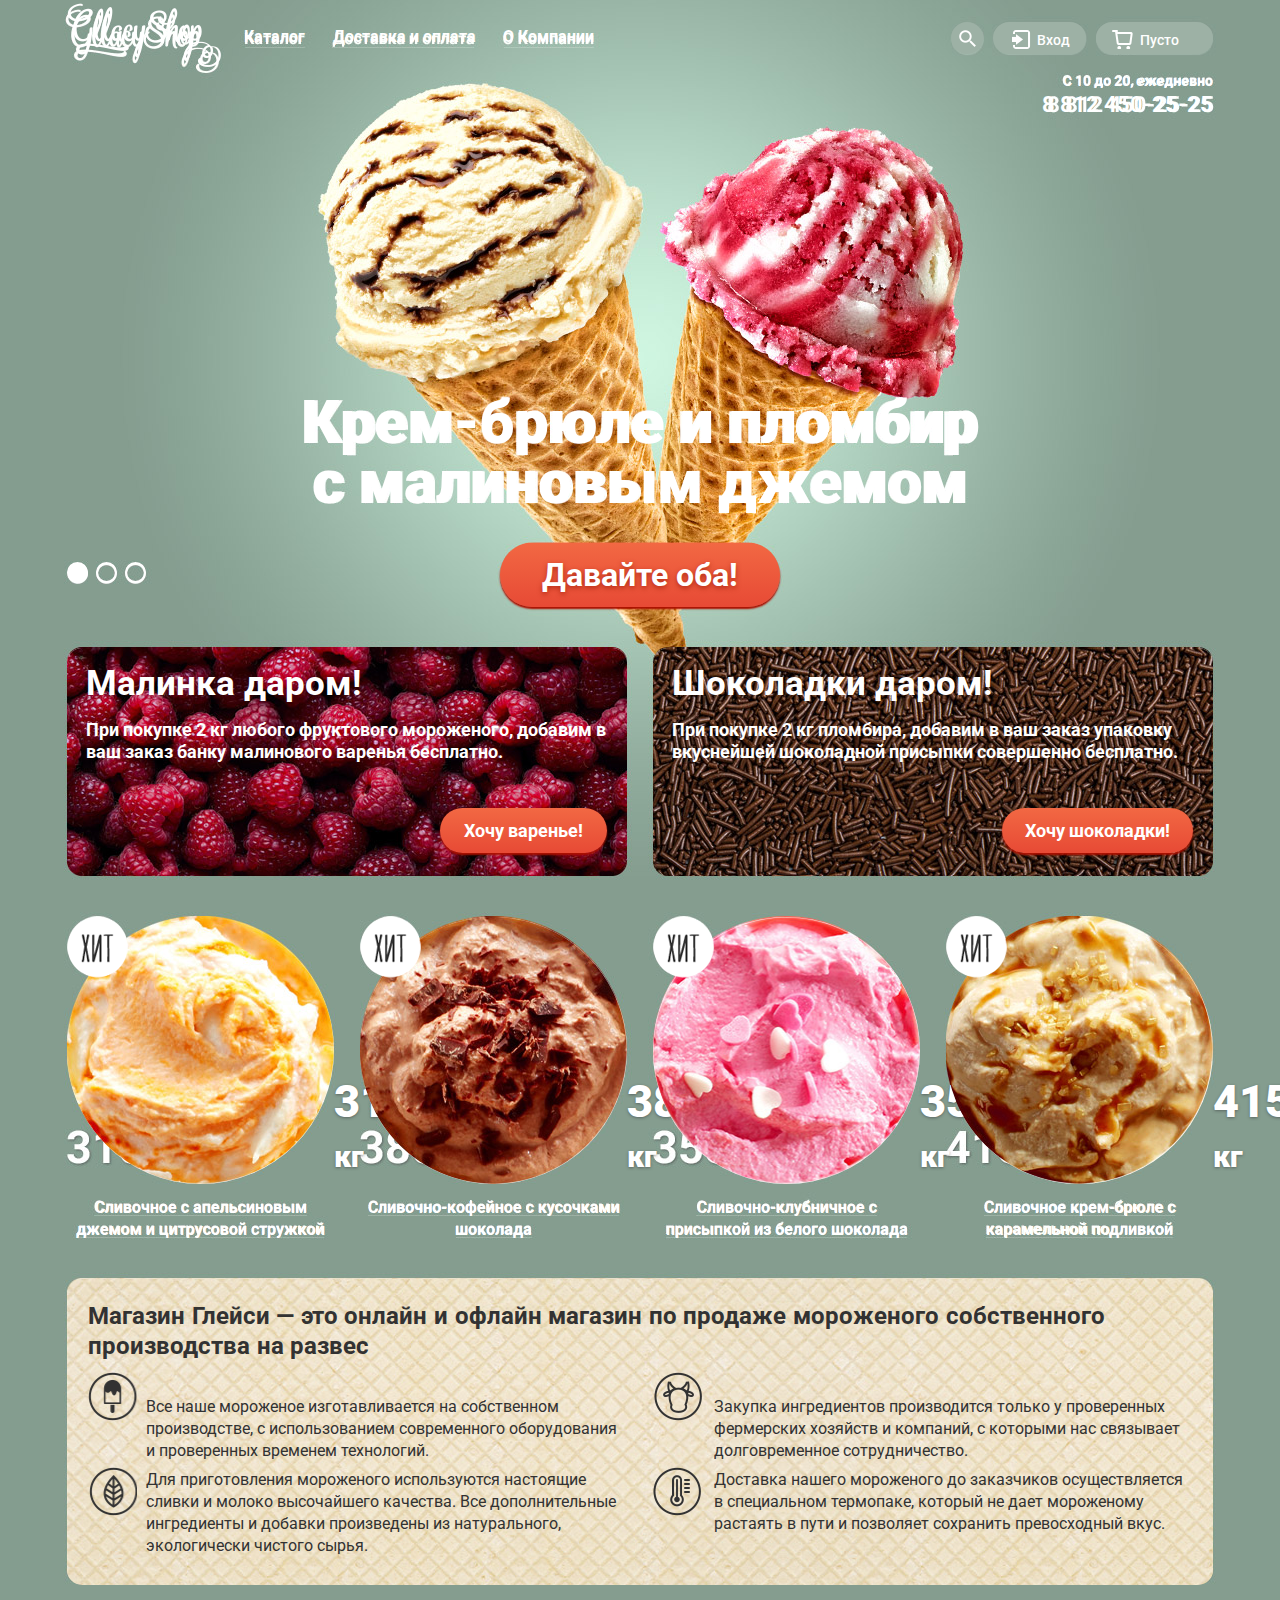
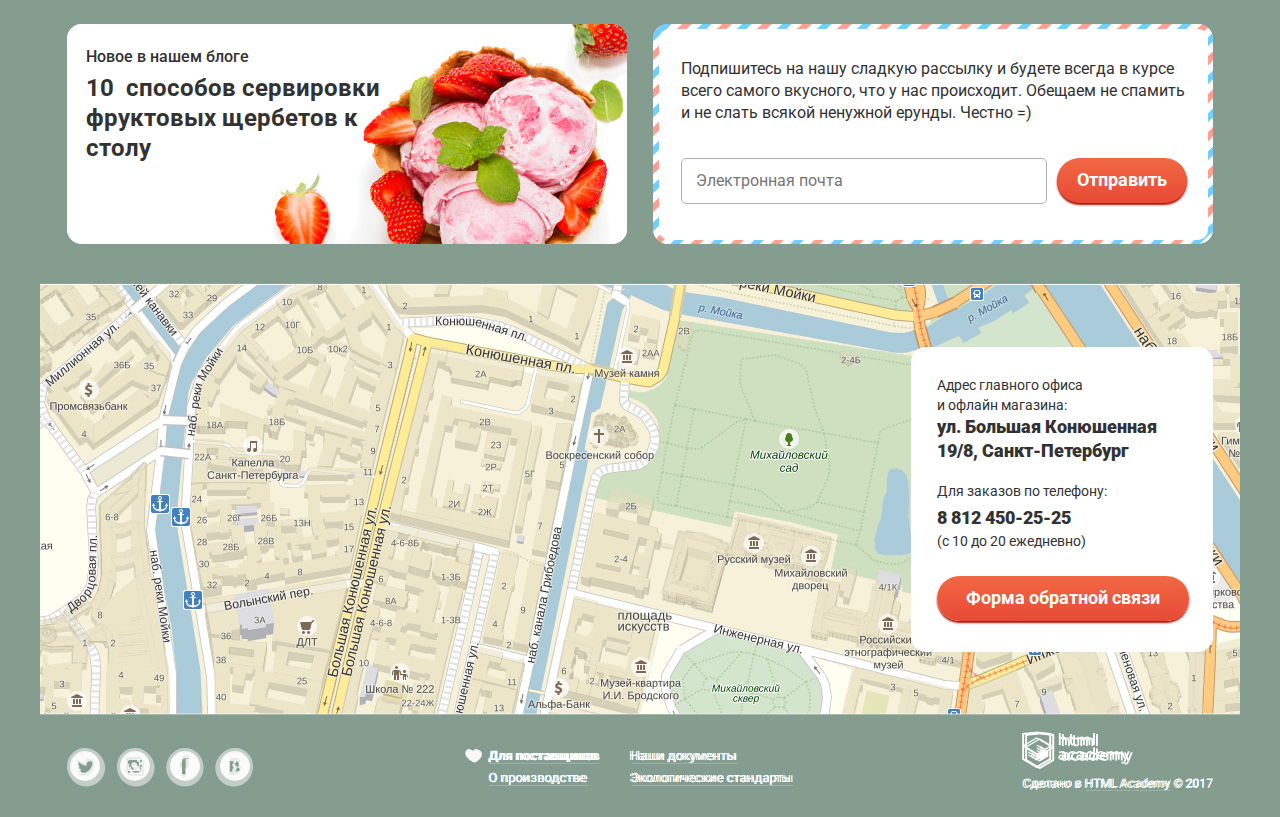
==== index.html @ 58b081c1 "Апдейт" ====
<!DOCTYPE html>
<html lang="ru">
  <head>
    <meta charset="utf-8">
    <title>HTML Academy: Глейси</title>
    <link rel="stylesheet" href="css/normalize.css">
    <link rel="stylesheet" href="css/style.css">
    <link href="https://fonts.googleapis.com/css?family=Roboto:400,500,700&amp;subset=cyrillic-ext" rel="stylesheet">
  </head>
  <body>
    <header class="page-header">
      <div class="header-layout container">
        <nav class="header-menu">
          <a>
            <img src="img/header-logo.png" width="154" height="64" alt="Gllacy Shop">
          </a>
          <ul class="header-menu-main">
            <li>
              <a href="#">Каталог</a>
              <ul class="header-menu-sub">
                <li>
                  <a href="#">Новинки</a>
                </li>
                <li>
                  <a href="catalog-cream.html">Сливочное</a>
                </li>
                <li>
                  <a href="#">Щербеты</a>
                </li>
                <li>
                  <a href="#">Фруктовый лед</a>
                </li>
                <li>
                  <a href="#">Мелорин</a>
                </li>
              </ul>
            </li>
            <li>
              <a href="#">Доставка и оплата</a>
            </li>
            <li>
              <a href="#">О Компании</a>
            </li>
          </ul>
        </nav>

        <div class="header-buttons">
          <button class="sprite header-btn header-btn-search"></button>
          <div class="header-search">
            <form method="get" action="echo">
              <div class="header-search-form">
                <label>
                  <input type="search" name="search" placeholder="Что ищем?">
                </label>
              </div>
            </form>
          </div>

          <a class="header-btn header-btn-user" href="#">Вход</a>
          <div class="header-login">
            <form method="get" action="echo">
              <div class="header-login-form">
                <label>
                  <input type="email" name="header-email" placeholder="Электронная почта" required>
                </label>
                <label>
                  <input type="password" name="header-password" placeholder="Пароль" required>
                </label>
                <button class="btn" type="submit" name="login">Войти</button>
                <a href="#">Забыли пароль?</a>
                <a href="#">Новая регистрация</a>
              </div>
            </form>
          </div>

          <a class="header-btn header-btn-basket" href="#">Пусто</a>
          <div class="header-basket">
            <table class="header-basket-table">
              <tr>
                <td>Удалить</td>
                <td>Апельсиновое</td>
                <td>Пломбир с апельсиновым джемом</td>
                <td>1,5 кг х 200 руб.</td>
                <td>300 руб.</td>
              </tr>
              <tr>
                <td>Удалить</td>
                <td>Клубничное</td>
                <td>Клубничный пломбир с присыпкой из белого шоколада</td>
                <td>1,5 кг х 300 руб.</td>
                <td>450 руб.</td>
              </tr>
            </table>
            <b>Итого: 750 руб.</b>
            <button class="btn" type="submit" name="checkout">Оформить заказ</button>
          </div>
        </div>
      </div>
    </header>

    <main>
      <div class="container">
        <div class="main-info">
          <span class="info-timetable">С 10 до 20, ежедневно</span>
          <span class="info-phone">8 812 450-25-25</span>
        </div>
      </div>
      <section class="slider">
        <div class="slider-layout container">
          <article class="slider-first">
            <b>Крем-брюле и пломбир с малиновым джемом</b>
            <a class="btn slider-btn" href="#">Давайте оба!</a>
          </article>

          <article class="slider-second">
            <b>Шоколадный пломбир и лимонный сорбет</b>
            <a class="btn slider-btn" href="#">Давайте оба!</a>
          </article>

          <article class="slider-third">
            <b>Пломбир с помадкой и клубничный щербет</b>
            <a class="btn slider-btn" href="#">Давайте оба!</a>
          </article>

          <div class="slider-list">
            <input id="slider-one" name="slider" value="slider-one" type="radio" checked>
            <label for="slider-one"></label>
            <input id="slider-two" name="slider" value="slider-two" type="radio">
            <label for="slider-two"></label>
            <input id="slider-three" name="slider" value="slider-three" type="radio">
            <label for="slider-three"></label>
          </div>
        </div>
      </section>

      <section class="banners">
        <div class="section-layout container">
          <article class="banners-left">
            <h3>Малинка даром!</h3>
            <p>При покупке 2 кг любого фруктового мороженого,
              добавим в ваш заказ банку малинового варенья бесплатно.</p>
            <a class="btn" href="#">Хочу варенье!</a>
          </article>
          <article class="banners-right">
            <h3>Шоколадки даром!</h3>
            <p>При покупке 2 кг пломбира, добавим в ваш заказ упаковку
              вкуснейшей шоколадной присыпки совершенно бесплатно.</p>
            <a class="btn" href="#">Хочу шоколадки!</a>
          </article>
        </div>
      </section>

      <section class="catalog">
        <div class="section-layout container">
          <article class="catalog-item catalog-item-hit">
            <img src="img/catalog-item-orange.jpg" width="267" height="267" alt="С апельсиновым джемом">
            <b class="catalog-item-price">310&#8381;<span>/кг</span></b>
            <span class="catalog-item-description">Сливочное с апельсиновым джемом
              и цитрусовой стружкой</span>
          </article>
          <article class="catalog-item catalog-item-hit">
            <img src="img/catalog-item-coffee.jpg" width="267" height="267" alt="Кофейное">
            <b class="catalog-item-price">380&#8381;<span>/кг</span></b>
            <span class="catalog-item-description">Сливочно-кофейное с кусочками
              шоколада</span>
          </article>
          <article class="catalog-item catalog-item-hit">
            <img src="img/catalog-item-strawberry.jpg" width="267" height="267" alt="Клубничное">
            <b class="catalog-item-price">355&#8381;<span>/кг</span></b>
            <span class="catalog-item-description">Сливочно-клубничное с присыпкой
              из белого шоколада</span>
          </article>
          <article class="catalog-item catalog-item-hit">
            <img src="img/catalog-item-caramel.jpg" width="267" height="267" alt="Крем-брюле">
            <b class="catalog-item-price">415&#8381;<span>/кг</span></b>
            <span class="catalog-item-description">Сливочное крем-брюле с карамельной
              подливкой</span>
          </article>
        </div>
      </section>

      <section class="about-us">
        <div class="container">
          <div class="about-us-layout">
              <p class="about-us-def"><b>Магазин Глейси — это онлайн и офлайн магазин по
                продаже мороженого собственного производства на развес</b></p>
              <ul class="about-us-list">
                <li>
                  <div class="about-us-image"></div>
                  <p>Все наше мороженое изготавливается на собственном производстве, с
                    использованием современного оборудования и проверенных временем
                    технологий.</p>
                </li>
                <li>
                  <div class="about-us-image"></div>
                  <p>Закупка ингредиентов  производится только у проверенных фермерских
                    хозяйств и компаний, с которыми нас связывает долговременное
                    сотрудничество.</p>
                </li>
                <li>
                  <div class="about-us-image"></div>
                  <p>Для приготовления мороженого используются настоящие сливки и молоко
                    высочайшего качества. Все дополнительные ингредиенты и добавки
                    произведены из натурального, экологически чистого сырья. </p>
                </li>
                <li>
                  <div class="about-us-image"></div>
                  <p>Доставка нашего мороженого до заказчиков осуществляется в
                    специальном термопаке, который не дает мороженому растаять в пути и
                    позволяет сохранить превосходный вкус.</p>
                </li>
              </ul>
            </div>
        </div>
      </section>

      <section class="misc">
        <div class="section-layout container">
          <article class="blog-news">
            <h4>Новое в нашем блоге</h4>
            <h3>10&nbsp; способов сервировки фруктовых щербетов к столу</h3>
          </article>

          <article class="subscribe">
            <div class="subscribe-bg">
              <p>Подпишитесь на нашу сладкую рассылку и будете всегда в курсе всего
                самого вкусного, что у нас происходит. Обещаем не спамить и не слать
                всякой ненужной ерунды. Честно =) <p>
              <form action="echo" method="post">
                <div class="subscribe-form">
                  <label>
                    <input type="email" name="subscribe-email" placeholder="Электронная почта" required>
                  </label>
                  <button class="btn" type="submit">
                    Отправить
                  </button>
                </div>
              </form>
            </div>
          </article>
        </div>
      </section>
    </main>

    <section class="map">
      <div class="map-image">
        <img src="img/map.jpg" width="1200" height="430" alt="Карта">
      </div>
      <article class="map-contacts">
        <span>Адрес главного офиса<br>
          и офлайн магазина:</span>
        <b>ул. Большая Конюшенная<br>
          19/8, Санкт-Петербург</b>
        <span>Для заказов по телефону:</span>
        <b>8 812 450-25-25</b>
        <span>(с 10 до 20 ежедневно)</span>
        <a class="btn" href="#">Форма обратной связи</a>
      </article>
    </section>

    <footer class="page-footer">
      <div class="footer-layout container">
        <div class="footer-social">
          <a class="sprite social-btn social-btn-tw" href="#">Twitter</a>
          <a class="sprite social-btn social-btn-in" href="#">Instagram</a>
          <a class="sprite social-btn social-btn-fb" href="#">Facebook</a>
          <a class="sprite social-btn social-btn-vk" href="#">ВКонтакте</a>
        </div>

        <ul class="footer-about-us">
          <li>
            <a href="#">Для поставщиков</a>
          </li>
          <li>
            <a href="#">Наши документы</a>
          </li>
          <li>
            <a href="#">О производстве</a>
          </li>
          <li>
            <a href="#">Экологические стандарты</a>
          </li>
        </ul>

        <div class="footer-copyright">
          <img src="img/htmlacademy.png" width="108" height="38" alt="HTML Academy">
          <span>Сделано в <a href="http://htmlacademy.ru">HTML Academy</a> © 2017</span>
        </div>
      </div>
    </footer>
<!-- Feedback form -->
    <section class="feedback">
      <h2>Мы обязательно вам ответим!</h2>
      <form class="feedback-form" method="post" action="echo">
        <input type="text" id="feedback-name" name="feedback-name" placeholder="Как вас зовут?" required>
        <input type="email" id="feedback-email" name="feedback-email" placeholder="Ваша почта для ответа?" required>
        <textarea id="feedback-text" name="feedback-text" rows="6" cols="40" placeholder="Напишите что-нибудь..." required></textarea>
        <button class="btn" type="submit" id="feedback-submit">Отправить</button>
      </form>
    </section>

    <script src="js/script.js"></script>
  </body>
</html>
---- css/style.css ----
html {
  box-sizing: border-box;
}

*,
*::before,
*::after {
  box-sizing: inherit;
}

body {
  padding: 0;
  margin: 0;
  min-width: 1200px;
  font-family: "Roboto", "Arial", sans-serif;
  font-size: 16px;
  font-weight: 700;
  line-height: 22px;

  background-color: #849d8f;
  background-image: url('../img/gllacy-index-1200.jpg');
  background-repeat: no-repeat;
  background-position: center top;
  color: white;
}

.catalog-body {
  background-color: #849d8f;
  background-image: url('../img/gllacy-catalog-1200.jpg');
}

.header-menu-sub,
.header-search,
.header-login,
.header-basket,
.feedback,
.slider-second,
.slider-third {
  display: none;
}

.sprite {
  background-image: url("../img/spritesheet.png");
  background-repeat: no-repeat;
}

.container {
  position: relative;
  width: 1200px;
  padding: 0 27px;
  margin: 0 auto;
}

.page-header {
}

.header-layout {
  display: flex;
  justify-content: space-between;
  min-height: 73px;
}

.header-menu {
  display: flex;
  min-width: 527px;
  min-height: 73px;
  justify-content: space-between;
}

.header-menu > a {
  align-self: flex-end;
  margin-right: auto;
  padding: 0;
}

.header-menu-main {
  display: flex;
  justify-content: space-between;
  align-items: center;
  margin: 0;
  margin-left: auto;
  padding: 0;
  width: 350px;
  list-style: none;
  vertical-align: middle;
}


.header-menu-main li > a {
  min-width: 87px;
  min-height: 32px;
  color: white;
  text-decoration: none;
}

.header-menu ul,
.paginator,
.bread-crumbs {
  margin: 0;
  padding: 0;
  list-style: none;
  vertical-align: middle;
}

.paginator {
  float: right;
  margin-top: 42px;
  margin-bottom: 30px;
  min-width: 190px;
  height: 26px;
}


.header-buttons {
  display: flex;
  justify-content: space-between;
  align-items: center;
  min-width: 262px;
  padding-top: 3px;
}

.header-btn {
  position: relative;
  border: none;
  height: 32px;
  min-width: 32px;
  padding-top: 10px;

  color: white;
  font-size: 14px;
  font-weight: 500;
  line-height: 16px;
  text-align: center;
  text-decoration: none;
  background-color: #9db1a5;
  border-radius: 16px;
}

.header-btn-search {
  background-position: -304px 3px;
}

.header-btn-user {
  padding-left: 28px;
  width: 93px;
}

.header-btn-user::before {
  position: absolute;
  top: 8px;
  left: 19px;
  display: block;
  content: "";
  width: 21px;
  height: 19px;
  background-image: url("../img/spritesheet.png");
  background-repeat: no-repeat;
  background-position: -252px -5px;
}

.header-btn-basket {
  padding-left: 10px;
  width: 117px;
}

.header-btn-basket::before {
  position: absolute;
  top: 8px;
  left: 16px;
  display: block;
  content: "";
  width: 21px;
  height: 19px;
  background-image: url("../img/spritesheet.png");
  background-repeat: no-repeat;
  background-position: -188px -5px;
}

.header-btn-user:hover .header-login {
  display: block;
}

.btn {
  display: block;
  height: 45px;
  padding-left: 20px;
  padding-right: 20px;
  background-image: linear-gradient(rgb(242,104,67), rgb(231,74,53));
  font-family: inherit;
  font-size: 18px;
  font-weight: 700;
  line-height: 24px;
  text-align: center;
  text-decoration: none;
  color: white;
  border: none;
  border-radius: 24px;
  box-shadow: 0px 2px 2px 0px #ac1000;
}

.main-info {
  position: absolute;
  top: 0px;
  right: 27px;
  width: 180px;
}
.main-info span {
  display: block;
  text-align: right;
  margin-bottom: 5px;
}

.info-timetable {
  font-size: 14px;
  line-height: 16px;
}

.info-phone {
  font-size: 22px;
  line-height: 22px;
}

.section-layout {
  display: flex;
  flex-wrap: wrap;
  justify-content: space-between;
  align-content: space-between;
}

.slider {
  height: 535px;
}


.slider b {
  position: relative;
  display: block;
  margin-left: auto;
  margin-right: auto;
  padding-top: 320px;
  padding-bottom: 30px;
  width: 700px;
  font-size: 60px;
  line-height: 60px;
  text-align: center;
}

/*.slider article {
  position: absolute;
  margin: auto;
  z-index: -1;
  top: -73px;
  width: 1045px;
  height: 881px;
  outline: 1px solid black;
}

.slider article:first-child {
  background-image: url('../img/slider-one.png');
}

*/
.slider-list {
  position: absolute;
  display: flex;
  justify-content: space-between;
  left: 27px;
  bottom: 24px;
  width: 79px;

}

.slider-list input {
  display: none;
}

.slider-list label::before {
  display: block;
  height: 21px;
  width: 21px;
  content: "";
  border-radius: 50%;
  border: 2px solid white;
}

.slider-list input:checked + label::before {
  background-color: white;
}

.slider-btn {
  margin-left: auto;
  margin-right: auto;
  width: 280px;
  height: 64px;
  font-size: 32px;
  line-height: 64px;
  border-radius: 32px;
  text-shadow: 0px 2px 5px rgba(160, 32, 11, 0.76);
}


.banners {
  position: relative;
  margin-top: 40px;
}


[class^="banners-"] {
  position: relative;
  padding: 16px 19px;
  min-height: 227px;
  width: 560px;
  border-radius: 15px;
}


.banners-left {
  color: #ffffff;
  background-color: #9b0c2a;
  background-image: url('../img/banner-raspberry.jpg');
}

.banners-right {
  color: #ffffff;
  background-color: #4c2f22;
  background-image: url('../img/banner-chocolate.jpg');

}

.banners h3 {
  margin: 0;
  padding: 0;
  padding-top: 9px;
  font-size: 35px;

}

.banners p {
  padding-top: 6px;
  font-size: 18px;
  line-height: 22px;
}

.banners .btn {
  position: absolute;
  right: 20px;
  bottom: 22px;
  width: 167px;
  line-height: 45px;
}

.banners-right .btn {
  width: 191px;
}

.catalog {
  font-size: 0;
  margin-top: 42px;
}

.catalog-item {
  position: relative;
  min-height: 322px;
  margin-bottom: 38px;
  width: 267px;
  font-size: 16px;
  vertical-align: top;
}

.catalog-item-hit::before {
  position: absolute;
  z-index: 2;
  display: block;
  height: 61px;
  width: 61px;
  content: "";
  background-image: url("../img/hit.png");
}

.catalog-item-price {
  position: absolute;
  bottom: 62px;
  color: white;
  font-size: 45px;
  line-height: 45px;
  text-shadow: 0px 1px 3px rgba(49, 50, 53, 0.5);
}

.catalog-item-price span {
  font-size: 30px;
  line-height: 45px;
}

.catalog-item img {
  border-radius: 50%;
}

.catalog-item-description {
  display: block;
  margin: 0;
  padding: 0;
  padding-top: 7px;
  text-align: center;
}

.about-us {
  min-height: 306px;
  color: #323232;
  font-weight: 400;
  margin-top: -23px;
}

.about-us-layout {
  min-height: 306px;
  background-image: url("../img/description-bg.jpg");
  border-radius: 15px;
}

.about-us-def {
  margin: 0;
/*  outline: 1px solid black; */
  padding: 0;
  padding-top: 22px;
  font-size: 24px;
  font-weight: 500;
  word-spacing: 0.6px;
  line-height: 30px;
  margin-left: 21px;
  margin-top: 23px;
}

.about-us-list {
  display: flex;
  flex-wrap: wrap;
  justify-content: space-between;
  align-items: stretch;
  align-content: flex-start;
  margin-bottom: 0;
  margin-top: 11px;
  margin-left: 21px;
  margin-right: 20px;
  min-height: 190px;
  padding: 0;
  list-style: none;
}

.about-us-list li {
  display: flex;
  justify-content: space-between;
  width: 540px;
  min-height: 90px;
  margin: 0;
  margin-bottom: 5px;
  padding: 0;
/*  outline: 1px solid red; */
}

.about-us-list li:first-child div {
  background-position: -63px -5px;
}

.about-us-list li:nth-child(3) div {
  background-position: -179px -5px;
}

.about-us-list li:nth-child(2) div {
  background-position: -121px -5px;
}

.about-us-list li:last-child div {
  background-position: -5px -5px;
}

.about-us-list li:nth-child(2n) p {
  width: 470px;
}

.about-us-list li:last-child p {
  padding-bottom: 22px;
}

.about-us-list p {
  align-self: flex-end;
  margin: 0;
  margin-right: 9px;
  padding: 0;
  width: 476px;
/*  outline: 1px solid blue; */
}

.about-us-image {
  align-self: flex-start;
  width: 49px;
  height: 49px;
  margin-right: 9px;
  background-image: url("../img/spritesheet-2.png");
/*  outline: 1px solid green; */
}


.misc {
  margin-top: 39px;
}


.misc article {
  position: relative;
  min-height: 220px;
  width: 560px;
  color: #323232;
  border-radius: 15px;
}

.blog-news {
  padding: 22px 19px;
  background-color: white;
  background-image: url("../img/blog-news.jpg");
}

.blog-news h4 {
  font-size: 16px;
  font-weight: 500;
  line-height: 22px;
  padding: 0;
  margin: 0;
}

.blog-news h3 {
  padding: 0;
  margin: 0;
  margin-top: 5px;
  width: 300px;
  font-size: 24px;
  line-height: 30px;
}

.subscribe {
  display: flex;
  justify-content: center;
  align-items: center;
  background-color: white;
  background-image: url("../img/post-bg.png");
}

.subscribe-bg {
  margin: auto;
  padding-left: 22px;
  padding-top: 24px;
  padding-right: 21px;
  width: 549px;
  min-height: 211px;
  border-radius: 10px;
  background-color: white;
}

.subscribe p {
  padding: 0;
  margin: 0;
  margin-top: 5px;
  font-size: 16px;
  font-weight: 400;
  line-height: 22px;
}

.subscribe-form {
  display: flex;
  margin-top: 34px;
  justify-content: space-between;
}

.subscribe-form input {
  width: 366px;
  height: 46px;
  padding: 0 14px;
  border: 1px solid rgb(178, 178, 178);
  border-radius: 5px;
  font-size: 16px;
  font-family: inherit;
  line-height: 24px;
}

.map {
  position: relative;
  margin-left: auto;
  margin-right: auto;
  margin-top: 40px;
  margin-bottom: 0;
  width: 1200px;
}

.map-image,
.map-image img {
  margin: 0;
  padding: 0;
  width: 1200px;
  height: 430px;
}

.map-contacts {
  position: absolute;
  right: 27px;
  top: 63px;
  z-index: 1;

  width: 302px;
  min-height: 305px;
  padding-left: 26px;
  padding-top: 28px;

  color: #323232;
  border-radius: 15px;
  background-color: white;
}

.map-contacts span {
  display: block;
  font-size: 14px;
  font-weight: 400;
  line-height: 20px;
}

.map-contacts b {
  display: block;
  font-size: 18px;
  line-height: 24px;
}

.map-contacts span:nth-of-type(2) {
  margin-top: 18px;
}
.map-contacts span:nth-of-type(3) {
  margin-top: 1px;
}

.map-contacts b:nth-of-type(2) {
  margin-top: 5px;
}

.map-contacts a {
  width: 252px;
  margin-top: 25px;
  line-height: 44px;
}

.page-footer .container {
  border-top: 1px solid rgba(255, 255, 255, 0.3);
}

.footer-layout {
  display: flex;
  justify-content: space-between;
  align-items: center;
  height: 103px;
}

.footer-social {
  display: flex;
  justify-content: space-between;
  width: 186px;

}

.social-btn {
  width: 36px;
  height: 36px;
  border-radius: 18px;
  border: 3px solid #c2cec7;
  text-indent: -400px;
}

.social-btn-vk {
  background-position: -600px -7px;
}

.social-btn-fb {
  background-position: -147px -7px;
}

.social-btn-tw {
  background-position: -558px -7px;
}

.social-btn-in {
  background-position: -393px -7px;
}

.footer-about-us {
  position: relative;
  display: flex;
  justify-content: flex-start;
  flex-wrap: wrap;
  align-items: baseline;
  align-content: space-between;
  margin: 0;
  margin-left: 5px;
  padding: 0;
  width: 310px;
  list-style: none;
}

.footer-about-us li {
  margin-left: 3px;
  min-width: 138px;
}

.footer-about-us a {
  color: white;
  font-size: 13px;
  font-weight: 400;
  line-height: 18px;
  text-align: left;
  text-decoration: none;
}

.footer-about-us li:first-child a {
  font-weight: 700;
}

.footer-about-us li:first-child a::before {
  position: absolute;
  top: 5px;
  left: -20px;
  display: block;
  content: "";
  width: 15px;
  height: 13px;
  background-image: url("../img/heart.png");
}

.footer-copyright {
  margin-left: 1px;
  min-width: 189px;
  height: 71px;
}

.footer-copyright span {
  display: block;
  font-size: 12px;
  font-weight: 400;
  line-height: 18px;
}

.footer-copyright a {
  color: white;
  text-decoration: none;
}

.breadcrumbs {
  display: flex;
  justify-content: space-between;
  margin: 0;
  padding: 0;
  padding-top: 21px;
  width: 220px;
  list-style: none;
}

.breadcrumbs a {
  color: white;
  font-size: 14px;
  font-weight: 400;
  line-height: 16px;
  text-decoration: none;
}

.breadcrumbs li::after {
  display: inline;
  padding-left: 3px;
  content: "»";
  font-weight: 400;
}

.breadcrumbs li:last-child::after {
  display: none;
}

.main-heading {
  margin: 0;
  margin-top: 3px;
  padding: 0;
  font-size: 35px;
  line-height: 41px;
}

.settings .container {
  outline: 1px solid black;
}

.settings-form {
  display: flex;
  flex-wrap: wrap;
  justify-content: flex-start;
  align-content: space-between;
  min-height: 154px;
}

.settings-form label {
  font-size: 16px;
  font-weight: 500;
  line-height: 18px;
}

.settings-form > div {
  height: 37px;
  border-radius: 19px;
  background-color: rgba(255, 255, 255, 0.2);
}

.settings input[type="radio"] + span {

}

.paginator {
  margin: 0;
  margin-bottom: 30px;
  margin-top: 46px;
  padding: 0;
  width: 190px;
  display: flex;
  justify-content: space-between;

}

.paginator a {
  display: block;
  width: 27px;
  height: 26px;
  color: white;
  font-size: 16px;
  font-weight: 400;
  text-align: center;
  text-decoration: none;
}


.paginator li:first-child a {
  opacity: 0.2;
  width: 22px;
  background-position: -640px -8px;
}

.paginator li:last-child a {
  transform: rotate(180deg);
  width: 22px;
  background-position: -640px -8px;
}

.paginator .paginator-active {
  background-color: white;
  color: #000000;
  border-radius: 50%;
}
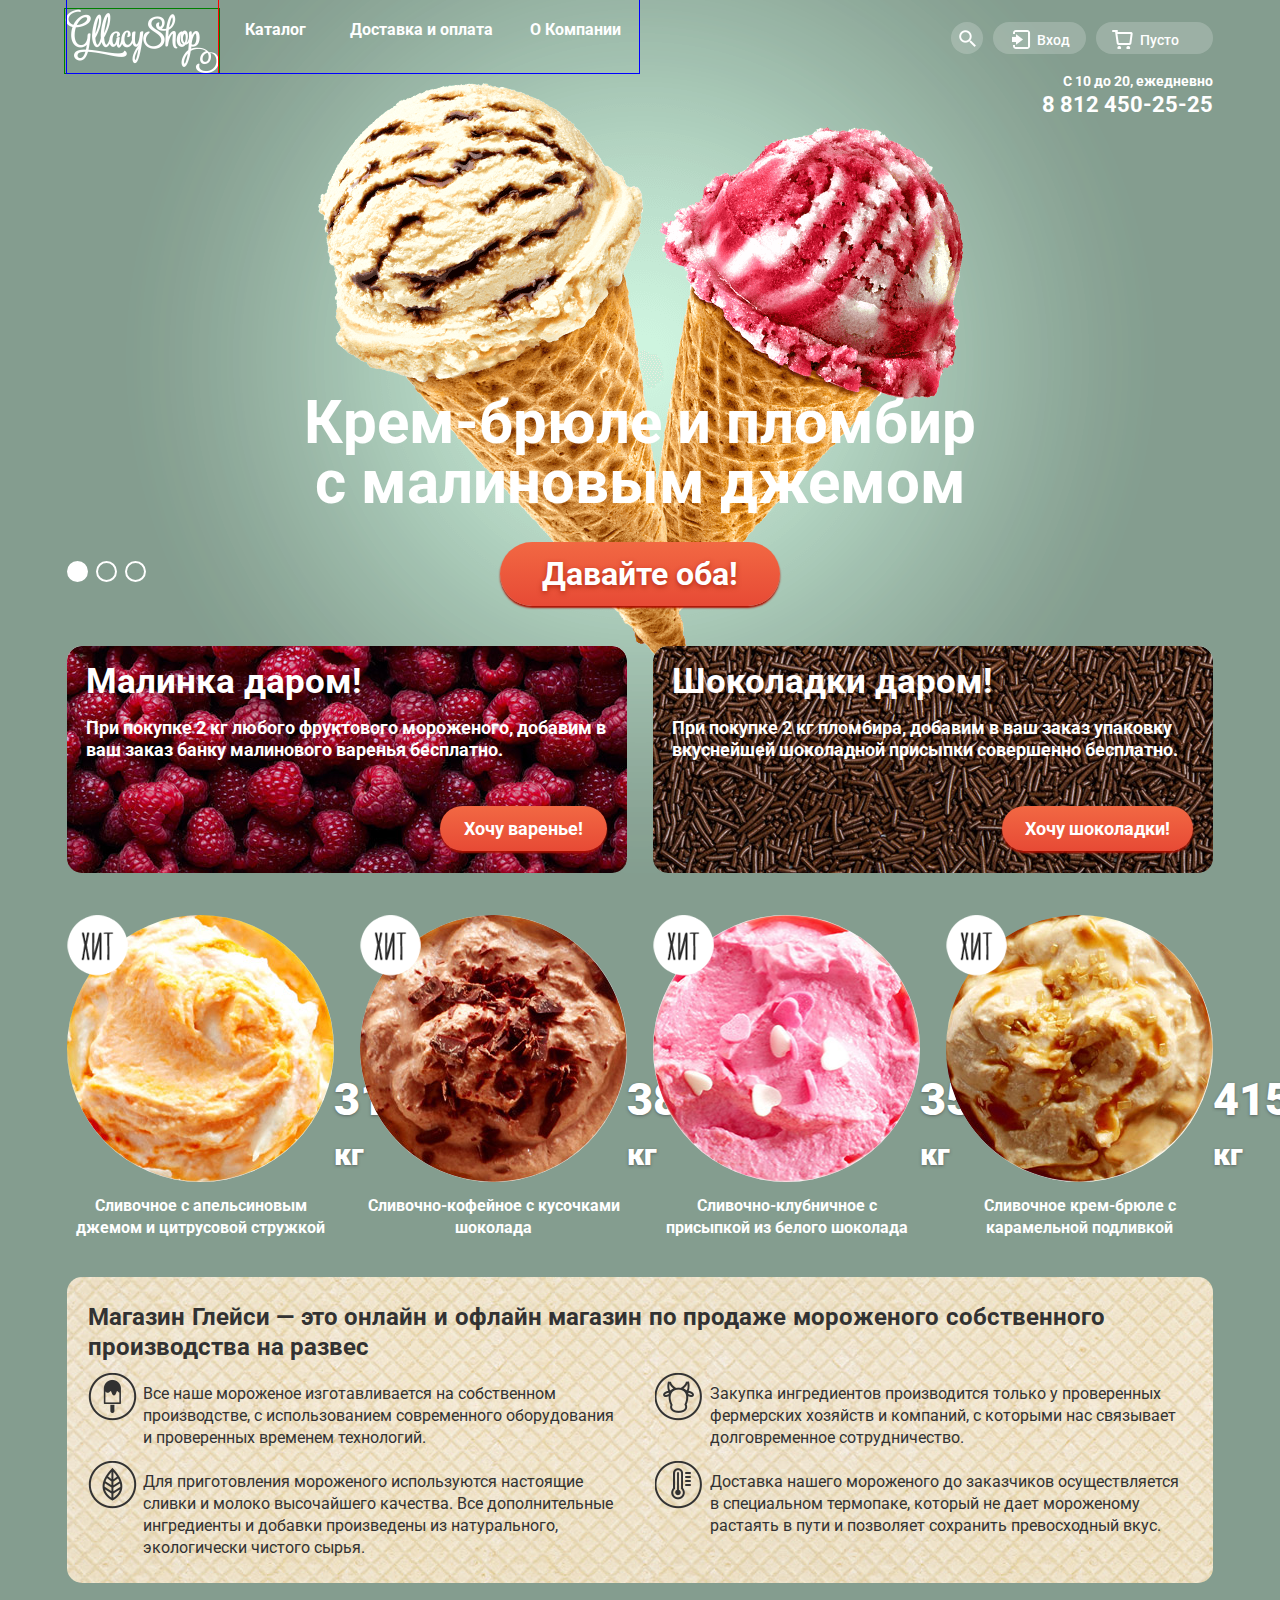
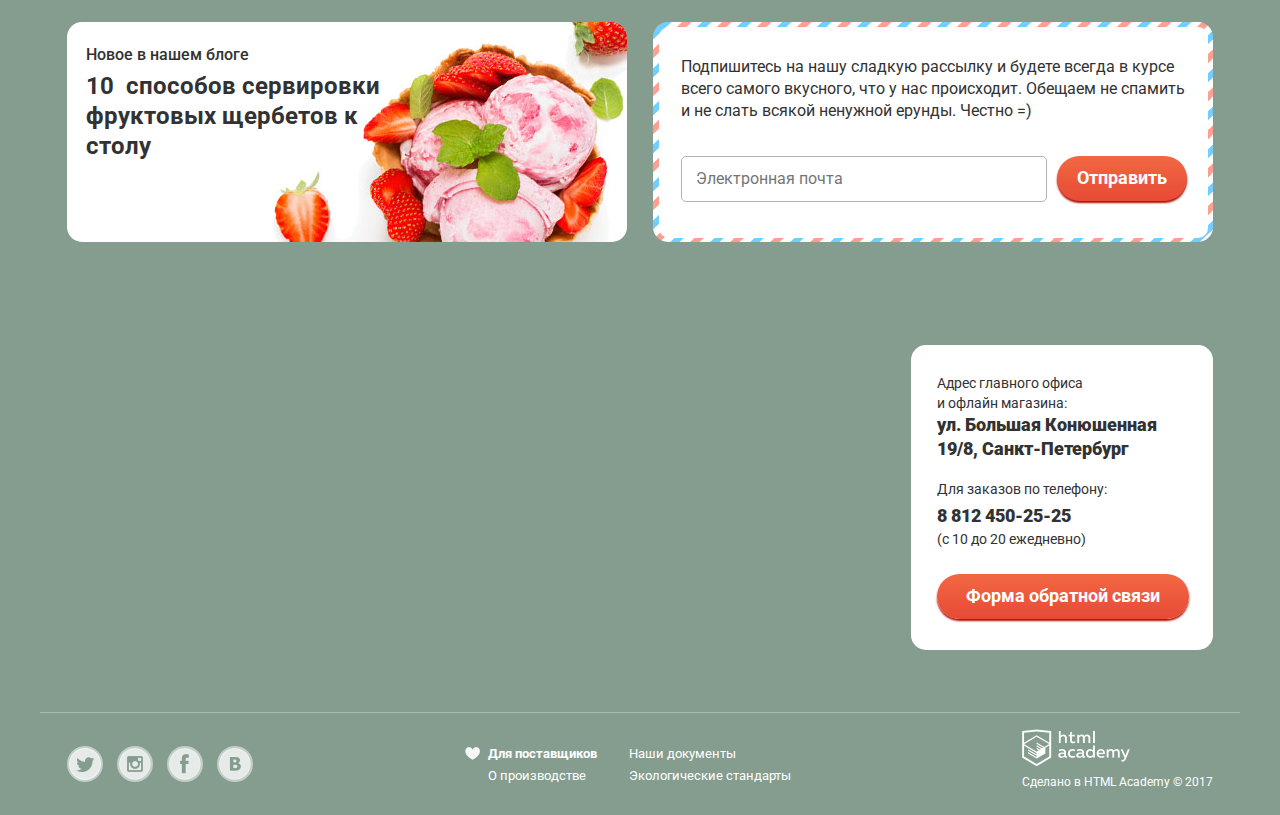
==== commit d9eafbca: "Декоративные элементы" ====
--- a/index.html
+++ b/index.html
@@ -8,297 +8,327 @@
     <link href="https://fonts.googleapis.com/css?family=Roboto:400,500,700&amp;subset=cyrillic-ext" rel="stylesheet">
   </head>
   <body>
-    <header class="page-header">
-      <div class="header-layout container">
-        <nav class="header-menu">
-          <a>
-            <img src="img/header-logo.png" width="154" height="64" alt="Gllacy Shop">
-          </a>
-          <ul class="header-menu-main">
-            <li>
-              <a href="#">Каталог</a>
-              <ul class="header-menu-sub">
-                <li>
-                  <a href="#">Новинки</a>
-                </li>
-                <li>
-                  <a href="catalog-cream.html">Сливочное</a>
-                </li>
-                <li>
-                  <a href="#">Щербеты</a>
-                </li>
-                <li>
-                  <a href="#">Фруктовый лед</a>
-                </li>
-                <li>
-                  <a href="#">Мелорин</a>
-                </li>
-              </ul>
-            </li>
-            <li>
-              <a href="#">Доставка и оплата</a>
-            </li>
-            <li>
-              <a href="#">О Компании</a>
-            </li>
-          </ul>
-        </nav>
-
-        <div class="header-buttons">
-          <button class="sprite header-btn header-btn-search"></button>
-          <div class="header-search">
-            <form method="get" action="echo">
-              <div class="header-search-form">
+    <input id="slider-one" name="slider" value="slider-one" type="radio" checked>
+    <input id="slider-two" name="slider" value="slider-two" type="radio">
+    <input id="slider-three" name="slider" value="slider-three" type="radio">
+
+    <div class="site-wrapper">
+      <header class="page-header">
+        <div class="header-layout container">
+          <nav class="header-menu">
+            <a>
+              <img src="img/header-logo.png" width="154" height="64" alt="Gllacy Shop">
+            </a>
+            <ul class="header-menu-main">
+              <li class="header-menu-item">
+                <a href="#">Каталог</a>
+                <ul class="header-menu-sub">
+                  <li>
+                    <a href="#">Новинки</a>
+                  </li>
+                  <li>
+                    <a href="catalog-cream.html">Сливочное</a>
+                  </li>
+                  <li>
+                    <a href="#">Щербеты</a>
+                  </li>
+                  <li>
+                    <a href="#">Фруктовый лед</a>
+                  </li>
+                  <li>
+                    <a href="#">Мелорин</a>
+                  </li>
+                </ul>
+              </li>
+              <li class="header-menu-item">
+                <a href="#">Доставка и оплата</a>
+              </li>
+              <li class="header-menu-item">
+                <a href="#">О Компании</a>
+              </li>
+            </ul>
+          </nav>
+
+          <div class="header-buttons">
+            <button class="sprite header-btn header-btn-search"></button>
+            <div class="header-search">
+              <form method="get" action="echo">
                 <label>
                   <input type="search" name="search" placeholder="Что ищем?">
                 </label>
-              </div>
-            </form>
-          </div>
-
-          <a class="header-btn header-btn-user" href="#">Вход</a>
-          <div class="header-login">
-            <form method="get" action="echo">
-              <div class="header-login-form">
-                <label>
-                  <input type="email" name="header-email" placeholder="Электронная почта" required>
-                </label>
-                <label>
-                  <input type="password" name="header-password" placeholder="Пароль" required>
-                </label>
-                <button class="btn" type="submit" name="login">Войти</button>
-                <a href="#">Забыли пароль?</a>
-                <a href="#">Новая регистрация</a>
-              </div>
-            </form>
-          </div>
-
-          <a class="header-btn header-btn-basket" href="#">Пусто</a>
-          <div class="header-basket">
-            <table class="header-basket-table">
-              <tr>
-                <td>Удалить</td>
-                <td>Апельсиновое</td>
-                <td>Пломбир с апельсиновым джемом</td>
-                <td>1,5 кг х 200 руб.</td>
-                <td>300 руб.</td>
-              </tr>
-              <tr>
-                <td>Удалить</td>
-                <td>Клубничное</td>
-                <td>Клубничный пломбир с присыпкой из белого шоколада</td>
-                <td>1,5 кг х 300 руб.</td>
-                <td>450 руб.</td>
-              </tr>
-            </table>
-            <b>Итого: 750 руб.</b>
-            <button class="btn" type="submit" name="checkout">Оформить заказ</button>
-          </div>
-        </div>
-      </div>
-    </header>
-
-    <main>
-      <div class="container">
-        <div class="main-info">
-          <span class="info-timetable">С 10 до 20, ежедневно</span>
-          <span class="info-phone">8 812 450-25-25</span>
-        </div>
-      </div>
-      <section class="slider">
-        <div class="slider-layout container">
-          <article class="slider-first">
-            <b>Крем-брюле и пломбир с малиновым джемом</b>
-            <a class="btn slider-btn" href="#">Давайте оба!</a>
-          </article>
-
-          <article class="slider-second">
-            <b>Шоколадный пломбир и лимонный сорбет</b>
-            <a class="btn slider-btn" href="#">Давайте оба!</a>
-          </article>
-
-          <article class="slider-third">
-            <b>Пломбир с помадкой и клубничный щербет</b>
-            <a class="btn slider-btn" href="#">Давайте оба!</a>
-          </article>
-
-          <div class="slider-list">
-            <input id="slider-one" name="slider" value="slider-one" type="radio" checked>
-            <label for="slider-one"></label>
-            <input id="slider-two" name="slider" value="slider-two" type="radio">
-            <label for="slider-two"></label>
-            <input id="slider-three" name="slider" value="slider-three" type="radio">
-            <label for="slider-three"></label>
-          </div>
-        </div>
-      </section>
-
-      <section class="banners">
-        <div class="section-layout container">
-          <article class="banners-left">
-            <h3>Малинка даром!</h3>
-            <p>При покупке 2 кг любого фруктового мороженого,
-              добавим в ваш заказ банку малинового варенья бесплатно.</p>
-            <a class="btn" href="#">Хочу варенье!</a>
-          </article>
-          <article class="banners-right">
-            <h3>Шоколадки даром!</h3>
-            <p>При покупке 2 кг пломбира, добавим в ваш заказ упаковку
-              вкуснейшей шоколадной присыпки совершенно бесплатно.</p>
-            <a class="btn" href="#">Хочу шоколадки!</a>
-          </article>
-        </div>
-      </section>
-
-      <section class="catalog">
-        <div class="section-layout container">
-          <article class="catalog-item catalog-item-hit">
-            <img src="img/catalog-item-orange.jpg" width="267" height="267" alt="С апельсиновым джемом">
-            <b class="catalog-item-price">310&#8381;<span>/кг</span></b>
-            <span class="catalog-item-description">Сливочное с апельсиновым джемом
-              и цитрусовой стружкой</span>
-          </article>
-          <article class="catalog-item catalog-item-hit">
-            <img src="img/catalog-item-coffee.jpg" width="267" height="267" alt="Кофейное">
-            <b class="catalog-item-price">380&#8381;<span>/кг</span></b>
-            <span class="catalog-item-description">Сливочно-кофейное с кусочками
-              шоколада</span>
-          </article>
-          <article class="catalog-item catalog-item-hit">
-            <img src="img/catalog-item-strawberry.jpg" width="267" height="267" alt="Клубничное">
-            <b class="catalog-item-price">355&#8381;<span>/кг</span></b>
-            <span class="catalog-item-description">Сливочно-клубничное с присыпкой
-              из белого шоколада</span>
-          </article>
-          <article class="catalog-item catalog-item-hit">
-            <img src="img/catalog-item-caramel.jpg" width="267" height="267" alt="Крем-брюле">
-            <b class="catalog-item-price">415&#8381;<span>/кг</span></b>
-            <span class="catalog-item-description">Сливочное крем-брюле с карамельной
-              подливкой</span>
-          </article>
-        </div>
-      </section>
-
-      <section class="about-us">
-        <div class="container">
-          <div class="about-us-layout">
-              <p class="about-us-def"><b>Магазин Глейси — это онлайн и офлайн магазин по
-                продаже мороженого собственного производства на развес</b></p>
-              <ul class="about-us-list">
-                <li>
-                  <div class="about-us-image"></div>
-                  <p>Все наше мороженое изготавливается на собственном производстве, с
-                    использованием современного оборудования и проверенных временем
-                    технологий.</p>
-                </li>
-                <li>
-                  <div class="about-us-image"></div>
-                  <p>Закупка ингредиентов  производится только у проверенных фермерских
-                    хозяйств и компаний, с которыми нас связывает долговременное
-                    сотрудничество.</p>
-                </li>
-                <li>
-                  <div class="about-us-image"></div>
-                  <p>Для приготовления мороженого используются настоящие сливки и молоко
-                    высочайшего качества. Все дополнительные ингредиенты и добавки
-                    произведены из натурального, экологически чистого сырья. </p>
-                </li>
-                <li>
-                  <div class="about-us-image"></div>
-                  <p>Доставка нашего мороженого до заказчиков осуществляется в
-                    специальном термопаке, который не дает мороженому растаять в пути и
-                    позволяет сохранить превосходный вкус.</p>
-                </li>
-              </ul>
+              </form>
             </div>
-        </div>
-      </section>
-
-      <section class="misc">
-        <div class="section-layout container">
-          <article class="blog-news">
-            <h4>Новое в нашем блоге</h4>
-            <h3>10&nbsp; способов сервировки фруктовых щербетов к столу</h3>
-          </article>
-
-          <article class="subscribe">
-            <div class="subscribe-bg">
-              <p>Подпишитесь на нашу сладкую рассылку и будете всегда в курсе всего
-                самого вкусного, что у нас происходит. Обещаем не спамить и не слать
-                всякой ненужной ерунды. Честно =) <p>
-              <form action="echo" method="post">
-                <div class="subscribe-form">
+
+            <a class="header-btn header-btn-user" href="#">Вход</a>
+            <div class="header-login">
+              <form method="get" action="echo">
+                <div class="header-login-form">
                   <label>
-                    <input type="email" name="subscribe-email" placeholder="Электронная почта" required>
+                    <input type="email" name="header-email" placeholder="Электронная почта" required>
                   </label>
-                  <button class="btn" type="submit">
-                    Отправить
-                  </button>
+                  <label>
+                    <input type="password" name="header-password" placeholder="Пароль" required>
+                  </label>
+                  <div class="flex-container">
+                    <button class="btn" type="submit" name="login">Войти</button>
+                    <div class="header-login-links">
+                      <a href="#">Забыли пароль?</a>
+                      <a href="#">Новая регистрация</a>
+                    </div>
+                  </div>
                 </div>
               </form>
             </div>
-          </article>
+
+            <a class="header-btn header-btn-basket" href="#">Пусто</a>
+            <div class="header-basket">
+              <table>
+                <tr>
+                  <td>
+                    <a href="#">
+                      <img src="img/x.png" width="11" height="11" alt="Удалить">
+                    </a>
+                  </td>
+                  <td>
+                    <img src="img/basket-1.png" width="33" height="33" alt="Апельсиновое">
+                  </td>
+                  <td>Пломбир с апельсиновым джемом</td>
+                  <td>1,5 кг х 200 руб.</td>
+                  <td>300 руб.</td>
+                </tr>
+                <tr>
+                  <td>
+                    <a href="#">
+                      <img src="img/x.png" width="11" height="11" alt="Удалить">
+                    </a>
+                  </td>
+                  <td>
+                    <img src="img/basket-2.png" width="33" height="33" alt="Апельсиновое">
+                  </td>
+                  <td>Клубничный пломбир с присыпкой из белого шоколада</td>
+                  <td>1,5 кг х 300 руб.</td>
+                  <td>450 руб.</td>
+                </tr>
+              </table>
+              <b>Итого: 750 руб.</b>
+              <button class="btn" type="submit" name="checkout">Оформить заказ</button>
+            </div>
+          </div>
         </div>
+      </header>
+
+      <main>
+        <div class="container">
+          <div class="main-info">
+            <span class="info-timetable">С 10 до 20, ежедневно</span>
+            <span class="info-phone">8 812 450-25-25</span>
+          </div>
+        </div>
+        <section class="slider">
+          <div class="slider-layout container">
+            <article class="slide slide-first">
+              <div class="slider-title">Крем-брюле и пломбир с малиновым джемом</div>
+              <a class="btn slider-btn" href="#">Давайте оба!</a>
+            </article>
+
+            <article class="slide slide-second">
+              <div class="slider-title">Шоколадный пломбир и лимонный сорбет</div>
+              <a class="btn slider-btn" href="#">Давайте оба!</a>
+            </article>
+
+            <article class="slide slide-third">
+              <div class="slider-title">Пломбир с помадкой и клубничный щербет</div>
+              <a class="btn slider-btn" href="#">Давайте оба!</a>
+            </article>
+
+
+            <div class="slider-list">
+              <label for="slider-one"></label>
+              <label for="slider-two"></label>
+              <label for="slider-three"></label>
+            </div>
+          </div>
+        </section>
+
+        <section class="banners">
+          <div class="section-layout container">
+            <article class="banners-left">
+              <h3>Малинка даром!</h3>
+              <p>При покупке 2 кг любого фруктового мороженого,
+                добавим в ваш заказ банку малинового варенья бесплатно.</p>
+              <a class="btn" href="#">Хочу варенье!</a>
+            </article>
+            <article class="banners-right">
+              <h3>Шоколадки даром!</h3>
+              <p>При покупке 2 кг пломбира, добавим в ваш заказ упаковку
+                вкуснейшей шоколадной присыпки совершенно бесплатно.</p>
+              <a class="btn" href="#">Хочу шоколадки!</a>
+            </article>
+          </div>
+        </section>
+
+        <section class="catalog">
+          <div class="section-layout container">
+            <article class="catalog-item catalog-item-hit">
+              <div class="catalog-card">
+                <a class="btn">Быстрый просмотр</a>
+              </div>
+              <img src="img/catalog-item-orange.jpg" width="267" height="267" alt="С апельсиновым джемом">
+              <b class="catalog-item-price">310&#8381;<span>/кг</span></b>
+              <span class="catalog-item-description">Сливочное с апельсиновым джемом
+                и цитрусовой стружкой</span>
+            </article>
+
+            <article class="catalog-item catalog-item-hit">
+              <div class="catalog-card">
+                <a class="btn">Быстрый просмотр</a>
+              </div>
+              <img src="img/catalog-item-coffee.jpg" width="267" height="267" alt="Кофейное">
+              <b class="catalog-item-price">380&#8381;<span>/кг</span></b>
+              <span class="catalog-item-description">Сливочно-кофейное с кусочками
+                шоколада</span>
+            </article>
+            <article class="catalog-item catalog-item-hit">
+              <div class="catalog-card">
+                <a class="btn">Быстрый просмотр</a>
+              </div>
+              <img src="img/catalog-item-strawberry.jpg" width="267" height="267" alt="Клубничное">
+              <b class="catalog-item-price">355&#8381;<span>/кг</span></b>
+              <span class="catalog-item-description">Сливочно-клубничное с присыпкой
+                из белого шоколада</span>
+            </article>
+            <article class="catalog-item catalog-item-hit">
+              <div class="catalog-card">
+                <a class="btn">Быстрый просмотр</a>
+              </div>
+              <img src="img/catalog-item-caramel.jpg" width="267" height="267" alt="Крем-брюле">
+              <b class="catalog-item-price">415&#8381;<span>/кг</span></b>
+              <span class="catalog-item-description">Сливочное крем-брюле с карамельной
+                подливкой</span>
+            </article>
+          </div>
+        </section>
+
+        <section class="about-us">
+          <div class="container">
+            <div class="about-us-layout">
+                <p class="about-us-def"><b>Магазин Глейси — это онлайн и офлайн магазин по
+                  продаже мороженого собственного производства на развес</b></p>
+                <ul class="about-us-list">
+                  <li>
+                    <div class="about-us-image"></div>
+                    <p>Все наше мороженое изготавливается на собственном производстве, с
+                      использованием современного оборудования и проверенных временем
+                      технологий.</p>
+                  </li>
+                  <li>
+                    <div class="about-us-image"></div>
+                    <p>Закупка ингредиентов  производится только у проверенных фермерских
+                      хозяйств и компаний, с которыми нас связывает долговременное
+                      сотрудничество.</p>
+                  </li>
+                  <li>
+                    <div class="about-us-image"></div>
+                    <p>Для приготовления мороженого используются настоящие сливки и молоко
+                      высочайшего качества. Все дополнительные ингредиенты и добавки
+                      произведены из натурального, экологически чистого сырья. </p>
+                  </li>
+                  <li>
+                    <div class="about-us-image"></div>
+                    <p>Доставка нашего мороженого до заказчиков осуществляется в
+                      специальном термопаке, который не дает мороженому растаять в пути и
+                      позволяет сохранить превосходный вкус.</p>
+                  </li>
+                </ul>
+              </div>
+          </div>
+        </section>
+
+        <section class="misc">
+          <div class="section-layout container">
+            <article class="blog-news">
+              <h4>Новое в нашем блоге</h4>
+              <h3>10&nbsp; способов сервировки фруктовых щербетов к столу</h3>
+            </article>
+
+            <article class="subscribe">
+              <div class="subscribe-bg">
+                <p>Подпишитесь на нашу сладкую рассылку и будете всегда в курсе всего
+                  самого вкусного, что у нас происходит. Обещаем не спамить и не слать
+                  всякой ненужной ерунды. Честно =) <p>
+                <form action="echo" method="post">
+                  <div class="subscribe-form">
+                    <label>
+                      <input type="email" name="subscribe-email" placeholder="Электронная почта" required>
+                    </label>
+                    <button class="btn" type="submit">
+                      Отправить
+                    </button>
+                  </div>
+                </form>
+              </div>
+            </article>
+          </div>
+        </section>
+      </main>
+
+      <section class="map">
+        <div class="map-image" id="yandex-map">
+        </div>
+        <article class="map-contacts">
+          <span>Адрес главного офиса<br>
+            и офлайн магазина:</span>
+          <b>ул. Большая Конюшенная<br>
+            19/8, Санкт-Петербург</b>
+          <span>Для заказов по телефону:</span>
+          <b>8 812 450-25-25</b>
+          <span>(с 10 до 20 ежедневно)</span>
+          <a class="btn" href="#">Форма обратной связи</a>
+        </article>
       </section>
-    </main>
-
-    <section class="map">
-      <div class="map-image">
-        <img src="img/map.jpg" width="1200" height="430" alt="Карта">
-      </div>
-      <article class="map-contacts">
-        <span>Адрес главного офиса<br>
-          и офлайн магазина:</span>
-        <b>ул. Большая Конюшенная<br>
-          19/8, Санкт-Петербург</b>
-        <span>Для заказов по телефону:</span>
-        <b>8 812 450-25-25</b>
-        <span>(с 10 до 20 ежедневно)</span>
-        <a class="btn" href="#">Форма обратной связи</a>
-      </article>
-    </section>
-
-    <footer class="page-footer">
-      <div class="footer-layout container">
-        <div class="footer-social">
-          <a class="sprite social-btn social-btn-tw" href="#">Twitter</a>
-          <a class="sprite social-btn social-btn-in" href="#">Instagram</a>
-          <a class="sprite social-btn social-btn-fb" href="#">Facebook</a>
-          <a class="sprite social-btn social-btn-vk" href="#">ВКонтакте</a>
+
+      <footer class="page-footer">
+        <div class="footer-layout container">
+          <div class="footer-social">
+            <a class="sprite social-btn social-btn-tw" href="#">Twitter</a>
+            <a class="sprite social-btn social-btn-in" href="#">Instagram</a>
+            <a class="sprite social-btn social-btn-fb" href="#">Facebook</a>
+            <a class="sprite social-btn social-btn-vk" href="#">ВКонтакте</a>
+          </div>
+
+          <ul class="footer-about-us">
+            <li>
+              <a href="#">Для поставщиков</a>
+            </li>
+            <li>
+              <a href="#">Наши документы</a>
+            </li>
+            <li>
+              <a href="#">О производстве</a>
+            </li>
+            <li>
+              <a href="#">Экологические стандарты</a>
+            </li>
+          </ul>
+
+          <div class="footer-copyright">
+            <img src="img/htmlacademy.png" width="108" height="38" alt="HTML Academy">
+            <span>Сделано в <a href="http://htmlacademy.ru">HTML Academy</a> © 2017</span>
+          </div>
         </div>
-
-        <ul class="footer-about-us">
-          <li>
-            <a href="#">Для поставщиков</a>
-          </li>
-          <li>
-            <a href="#">Наши документы</a>
-          </li>
-          <li>
-            <a href="#">О производстве</a>
-          </li>
-          <li>
-            <a href="#">Экологические стандарты</a>
-          </li>
-        </ul>
-
-        <div class="footer-copyright">
-          <img src="img/htmlacademy.png" width="108" height="38" alt="HTML Academy">
-          <span>Сделано в <a href="http://htmlacademy.ru">HTML Academy</a> © 2017</span>
-        </div>
-      </div>
-    </footer>
-<!-- Feedback form -->
-    <section class="feedback">
-      <h2>Мы обязательно вам ответим!</h2>
-      <form class="feedback-form" method="post" action="echo">
-        <input type="text" id="feedback-name" name="feedback-name" placeholder="Как вас зовут?" required>
-        <input type="email" id="feedback-email" name="feedback-email" placeholder="Ваша почта для ответа?" required>
-        <textarea id="feedback-text" name="feedback-text" rows="6" cols="40" placeholder="Напишите что-нибудь..." required></textarea>
-        <button class="btn" type="submit" id="feedback-submit">Отправить</button>
-      </form>
-    </section>
-
+      </footer>
+  <!-- Feedback form -->
+      <section class="feedback">
+        <h2>Мы обязательно вам ответим!</h2>
+        <form class="feedback-form" method="post" action="echo">
+          <input type="text" id="feedback-name" name="feedback-name" placeholder="Как вас зовут?" required>
+          <input type="email" id="feedback-email" name="feedback-email" placeholder="Ваша почта для ответа?" required>
+          <textarea id="feedback-text" name="feedback-text" rows="6" cols="40" placeholder="Напишите что-нибудь..." required></textarea>
+          <button class="btn" type="submit" id="feedback-submit">Отправить</button>
+        </form>
+      </section>
+    </div>
+    <script type="text/javascript" charset="utf-8" async src="https://api-maps.yandex.ru/services/constructor/1.0/js/?sid=EOuRUbx6_uO0U7WZ4-I6nBBornBs2fIf&amp;width=100%25&amp;height=430&amp;id=yandex-map"></script>
     <script src="js/script.js"></script>
   </body>
 </html>
--- a/css/style.css
+++ b/css/style.css
@@ -11,22 +11,26 @@
 body {
   padding: 0;
   margin: 0;
-  min-width: 1200px;
   font-family: "Roboto", "Arial", sans-serif;
   font-size: 16px;
   font-weight: 700;
   line-height: 22px;
-
+  color: white;
+}
+
+.site-wrapper {
   background-color: #849d8f;
-  background-image: url('../img/gllacy-index-1200.jpg');
+  background-image: url('../img/slider-one.png');
   background-repeat: no-repeat;
   background-position: center top;
-  color: white;
-}
-
-.catalog-body {
+}
+
+.catalog-site-wrapper {
   background-color: #849d8f;
-  background-image: url('../img/gllacy-catalog-1200.jpg');
+  background-image: linear-gradient(to bottom, rgba(255, 255, 255, 0.2), rgba(255, 255, 255, 0));
+  background-size: 100% 656px;
+  background-repeat: no-repeat;
+  background-position: center top;
 }
 
 .header-menu-sub,
@@ -51,9 +55,6 @@
   margin: 0 auto;
 }
 
-.page-header {
-}
-
 .header-layout {
   display: flex;
   justify-content: space-between;
@@ -62,36 +63,59 @@
 
 .header-menu {
   display: flex;
-  min-width: 527px;
+  flex-wrap: wrap;
   min-height: 73px;
-  justify-content: space-between;
+  justify-content: flex-start;
+  outline: 1px solid blue;
 }
 
 .header-menu > a {
   align-self: flex-end;
   margin-right: auto;
-  padding: 0;
+  margin-left: -2px;
+  padding: 0;
+  width: 154px;
+  height: 64px;
+  outline: 1px solid green;
 }
 
 .header-menu-main {
   display: flex;
-  justify-content: space-between;
+  justify-content: space-around;
   align-items: center;
   margin: 0;
   margin-left: auto;
+  min-width: 420px;
   padding: 0;
   width: 350px;
   list-style: none;
   vertical-align: middle;
-}
-
-
-.header-menu-main li > a {
+  outline: 1px solid red;
+}
+
+
+.header-menu-item > a {
+  display: inline-block;
   min-width: 87px;
-  min-height: 32px;
+  height: 32px;
+  padding-left: 5px;
+  padding-right: 5px;
   color: white;
+  font-size: 16px;
+  line-height: 18px;
+  text-align: center;
+  vertical-align: middle;
   text-decoration: none;
-}
+
+  border-radius: 16px;
+}
+
+.header-menu-item > a:hover {
+  color: #353535;
+  background-color: white;
+
+}
+
 
 .header-menu ul,
 .paginator,
@@ -112,6 +136,7 @@
 
 
 .header-buttons {
+  position: relative;
   display: flex;
   justify-content: space-between;
   align-items: center;
@@ -132,17 +157,102 @@
   line-height: 16px;
   text-align: center;
   text-decoration: none;
-  background-color: #9db1a5;
+  background-color: rgba(255, 255, 255, 0.2);
   border-radius: 16px;
+}
+
+.header-btn:hover {
+  background-color: white;
+  color: #353535;
 }
 
 .header-btn-search {
   background-position: -304px 3px;
+}
+
+.header-search {
+  position: absolute;
+  top: 59px;
+  right: 230px;
+  z-index: 10;
+  width: 341px;
+  height: 84px;
+  border-radius: 6px;
+  background-color: rgb(248, 247, 244);
+  box-shadow: 0px 20px 20px 0px rgba(0, 0, 0, 0.4);
+}
+
+.header-buttons input {
+  padding: 0 14px;
+  border: 1px solid rgb(211, 211, 210);
+  border-radius: 5px;
+  font-size: 16px;
+  font-family: inherit;
+  line-height: 24px;
+}
+
+.header-search input {
+  width: 313px;
+  height: 46px;
+}
+
+.header-btn-search:hover {
+  background-position: -330px 3px;
+}
+
+.header-btn-search:hover + .header-search {
+  display: flex;
+  justify-content: center;
+  align-items: center;
 }
 
 .header-btn-user {
   padding-left: 28px;
   width: 93px;
+}
+
+.header-login {
+  position: absolute;
+  top: 59px;
+  right: 125px;
+  z-index: 10;
+  width: 277px;
+  height: 214px;
+  padding: 20px;
+  border-radius: 6px;
+  background-color: rgb(248, 247, 244);
+  box-shadow: 0px 20px 20px 0px rgba(0, 0, 0, 0.4);
+}
+.header-login input {
+  width: 243px;
+  height: 46px;
+  margin-bottom: 20px;
+}
+
+
+
+.flex-container {
+  display: flex;
+  justify-content: space-between;
+  align-items: center;
+}
+
+.header-login-form button {
+  display: inline-block;
+  width: 100px;
+  height: 44px;
+}
+
+.header-login-links {
+  display: inline-block;
+}
+
+.header-login-form a {
+  display: block;
+  color: #323232;
+  font-size: 13px;
+  font-weight: 400;
+  line-height: 24px;
 }
 
 .header-btn-user::before {
@@ -158,6 +268,10 @@
   background-position: -252px -5px;
 }
 
+.header-btn-user:hover::before {
+  background-position: -282px -5px;
+}
+
 .header-btn-basket {
   padding-left: 10px;
   width: 117px;
@@ -176,8 +290,84 @@
   background-position: -188px -5px;
 }
 
-.header-btn-user:hover .header-login {
-  display: block;
+.header-btn-basket:hover::before {
+  background-position: -219px -5px;
+}
+
+.header-btn-user:hover + .header-login {
+  display: flex;
+}
+
+.js-flex {
+  display: flex;
+}
+
+.js-block {
+  display: block;
+}
+
+.header-btn-basket:hover + .header-basket {
+  display: block;
+}
+
+.header-basket {
+  position: absolute;
+  z-index: 10;
+  top: 59px;
+  right: 0px;
+  padding: 20px;
+  width: 539px;
+  min-height: 242px;
+  color: #323232;
+  font-size: 13px;
+  font-weight: 400;
+  line-height: 16px;
+  border-radius: 5px;
+  background-color: rgb(248, 247, 244);
+  box-shadow: 0px 20px 20px 0px rgba(0, 0, 0, 0.4);
+}
+
+.header-basket table {
+  border-collapse: separate;
+  padding: 0;
+  border-bottom: 1px solid #cacac7;
+  margin-bottom: 5px;
+}
+
+.header-basket td {
+  height: 53px;
+  text-align: center;
+}
+
+.header-basket td:first-child {
+  width: 20px;
+  text-align: left;
+}
+
+.header-basket td:nth-child(2) {
+  width: 46px;
+  text-align: left;
+}
+
+.header-basket td:nth-child(3) {
+  width: 248px;
+  text-align: left;
+}
+
+.header-basket b {
+  display: block;
+  margin-top: 15px;
+  font-size: 15px;
+  font-weight: 700;
+  line-height: 18px;
+  text-align: right;
+}
+
+.header-basket .btn {
+  position: absolute;
+  bottom: 20px;
+  right: 20px;
+
 }
 
 .btn {
@@ -198,6 +388,16 @@
   box-shadow: 0px 2px 2px 0px #ac1000;
 }
 
+.btn:hover {
+  background: linear-gradient(to bottom, #f58669 0%, #ec6f5e 100%);
+  box-shadow: 0 2px 2px rgba(172, 16, 0, 1);
+}
+
+.btn:active {
+  background: linear-gradient(to bottom, #d84732 0%, #e1613e 100%);
+  box-shadow: inset 0 2px 2px rgba(172, 16, 0, 1);
+}
+
 .main-info {
   position: absolute;
   top: 0px;
@@ -228,38 +428,28 @@
 }
 
 .slider {
-  height: 535px;
-}
-
-
-.slider b {
+  position: relative;
+
+  padding-top: 320px;
+
+  text-align: center;
+  color: #ffffff;
+}
+
+
+.slider-title {
   position: relative;
   display: block;
   margin-left: auto;
   margin-right: auto;
-  padding-top: 320px;
-  padding-bottom: 30px;
+  padding-bottom: 29px;
   width: 700px;
   font-size: 60px;
   line-height: 60px;
   text-align: center;
 }
 
-/*.slider article {
-  position: absolute;
-  margin: auto;
-  z-index: -1;
-  top: -73px;
-  width: 1045px;
-  height: 881px;
-  outline: 1px solid black;
-}
-
-.slider article:first-child {
-  background-image: url('../img/slider-one.png');
-}
-
-*/
+
 .slider-list {
   position: absolute;
   display: flex;
@@ -270,20 +460,57 @@
 
 }
 
-.slider-list input {
+body > input[type="radio"] {
   display: none;
 }
 
-.slider-list label::before {
+.slide {
+  display: none;
+}
+
+#slider-one:checked ~ .site-wrapper label[for="slider-one"],
+#slider-two:checked ~ .site-wrapper label[for="slider-two"],
+#slider-three:checked ~ .site-wrapper label[for="slider-three"] {
+  background-color: #ffffff;
+}
+
+#slider-one:checked ~ .site-wrapper .slide-first,
+#slider-two:checked ~ .site-wrapper .slide-second,
+#slider-three:checked ~ .site-wrapper .slide-third {
+  display: block;
+}
+
+#slider-one:checked ~ .site-wrapper {
+  background-color: #849d8f;
+  background-image: url('../img/slider-one.png');
+}
+
+#slider-two:checked ~ .site-wrapper {
+  background-color: #8996a6;
+  background-image: url('../img/slider-two.png');
+}
+
+#slider-three:checked ~ .site-wrapper {
+  background-color: #9d8b84;
+  background-image: url('../img/slider-three.png');
+}
+
+.slider-list label {
   display: block;
   height: 21px;
   width: 21px;
   content: "";
   border-radius: 50%;
   border: 2px solid white;
-}
-
-.slider-list input:checked + label::before {
+  cursor: pointer;
+}
+
+.slider-list label:hover {
+  background-color: rgba(255, 255, 255, 0.4);
+
+}
+
+.slider-list input:checked + label {
   background-color: white;
 }
 
@@ -354,6 +581,8 @@
 }
 
 .catalog {
+  position: relative;
+  z-index: 2;
   font-size: 0;
   margin-top: 42px;
 }
@@ -369,7 +598,7 @@
 
 .catalog-item-hit::before {
   position: absolute;
-  z-index: 2;
+  z-index: 3;
   display: block;
   height: 61px;
   width: 61px;
@@ -379,6 +608,7 @@
 
 .catalog-item-price {
   position: absolute;
+  z-index: 2;
   bottom: 62px;
   color: white;
   font-size: 45px;
@@ -392,6 +622,8 @@
 }
 
 .catalog-item img {
+  position: relative;
+  z-index: 2;
   border-radius: 50%;
 }
 
@@ -401,6 +633,33 @@
   padding: 0;
   padding-top: 7px;
   text-align: center;
+}
+
+.catalog-card {
+  position: absolute;
+  top: -6px;
+  left: -13px;
+  display: none;
+  border-radius: 5px;
+  background-color: rgba(248, 247, 244, 0.3);
+  box-shadow: 0px 20px 20px 0px rgba(0, 0, 0, 0.4);
+  width: 293px;
+  min-height: 405px;
+}
+
+.catalog-card a {
+  position: absolute;
+  bottom: 22px;
+  left: 46px;
+  width: 200px;
+  padding-left: 0;
+  padding-right: 0;
+  min-height: 44px;
+  line-height: 44px;
+}
+
+.catalog-item:hover .catalog-card {
+  display: block;
 }
 
 .about-us {
@@ -417,10 +676,11 @@
 }
 
 .about-us-def {
-  margin: 0;
-/*  outline: 1px solid black; */
-  padding: 0;
-  padding-top: 22px;
+  position: relative;
+  z-index: 1;
+  margin: 0;
+  padding: 0;
+  padding-top: 25px;
   font-size: 24px;
   font-weight: 500;
   word-spacing: 0.6px;
@@ -432,13 +692,13 @@
 .about-us-list {
   display: flex;
   flex-wrap: wrap;
-  justify-content: space-between;
-  align-items: stretch;
+  justify-content: flex-start;
   align-content: flex-start;
   margin-bottom: 0;
+  margin-left: 21px;
+  margin-right: 18px;
+
   margin-top: 11px;
-  margin-left: 21px;
-  margin-right: 20px;
   min-height: 190px;
   padding: 0;
   list-style: none;
@@ -448,53 +708,46 @@
   display: flex;
   justify-content: space-between;
   width: 540px;
-  min-height: 90px;
-  margin: 0;
-  margin-bottom: 5px;
-  padding: 0;
-/*  outline: 1px solid red; */
+  min-height: 88px;
+  margin: 0;
+  padding: 0;
 }
 
 .about-us-list li:first-child div {
-  background-position: -63px -5px;
+  background-position: -63px -6px;
 }
 
 .about-us-list li:nth-child(3) div {
-  background-position: -179px -5px;
+  background-position: -180px -6px;
 }
 
 .about-us-list li:nth-child(2) div {
-  background-position: -121px -5px;
+  background-position: -123px -6px;
 }
 
 .about-us-list li:last-child div {
-  background-position: -5px -5px;
-}
-
-.about-us-list li:nth-child(2n) p {
-  width: 470px;
-}
-
-.about-us-list li:last-child p {
-  padding-bottom: 22px;
+  background-position: -6px -6px;
+}
+
+.about-us-list li p {
+  margin-right: 9px;
+}
+
+.about-us-list li:nth-child(2n) {
+  margin-left: auto;
 }
 
 .about-us-list p {
-  align-self: flex-end;
-  margin: 0;
-  margin-right: 9px;
-  padding: 0;
+  margin: 0;
+  padding: 0;
+  padding-top: 10px;
   width: 476px;
-/*  outline: 1px solid blue; */
 }
 
 .about-us-image {
-  align-self: flex-start;
   width: 49px;
   height: 49px;
-  margin-right: 9px;
   background-image: url("../img/spritesheet-2.png");
-/*  outline: 1px solid green; */
 }
 
 
@@ -664,24 +917,32 @@
   width: 36px;
   height: 36px;
   border-radius: 18px;
-  border: 3px solid #c2cec7;
+  border: 3px solid rgba(255, 255, 255, 0.5);
   text-indent: -400px;
 }
 
+.social-btn:hover {
+  border: 3px solid rgba(255, 255, 255, 0.7);
+}
+
+.social-btn:active {
+  box-shadow: inset 0px 2px 1px 0px rgb(136, 136, 136);
+}
+
 .social-btn-vk {
-  background-position: -600px -7px;
+  background-position: -600px -6px;
 }
 
 .social-btn-fb {
-  background-position: -147px -7px;
+  background-position: -147px -6px;
 }
 
 .social-btn-tw {
-  background-position: -558px -7px;
+  background-position: -558px -6px;
 }
 
 .social-btn-in {
-  background-position: -393px -7px;
+  background-position: -392px -6px;
 }
 
 .footer-about-us {
@@ -777,48 +1038,210 @@
 .main-heading {
   margin: 0;
   margin-top: 3px;
+  margin-bottom: 25px;
   padding: 0;
   font-size: 35px;
   line-height: 41px;
 }
 
-.settings .container {
-  outline: 1px solid black;
-}
-
 .settings-form {
   display: flex;
   flex-wrap: wrap;
   justify-content: flex-start;
+  align-items: center;
   align-content: space-between;
-  min-height: 154px;
+  min-height: 133px;
+  vertical-align: middle;
+}
+
+.settings-form input[type="radio"],
+.settings-form input[type="checkbox"] {
+  display: none;
+}
+
+.settings-form input[type="radio"] + span {
+  margin-left: 17px;
+  margin-right: 10px;
+  width: 21px;
+  height: 22px;
+  background-position: -433px -5px;
+}
+
+.settings-form input[type="radio"]:checked + span {
+  background-position: -464px -5px;
+}
+
+.settings-form input[type="radio"] + span:hover {
+  background-position: -526px -5px;
+}
+
+.settings-form input[type="radio"]:checked + span:hover {
+  background-position: -495px -5px;
+}
+
+.settings-form input[type="checkbox"] + span {
+  margin-left: 24px;
+  margin-right: 14px;
+  width: 20px;
+  height: 20px;
+  background-position: -26px -5px;
+}
+
+.settings-form input[type="checkbox"]:checked + span {
+  background-position: -56px -5px;
+}
+
+.settings-form input[type="checkbox"] + span:hover {
+  background-position: -116px -5px;
+}
+
+.settings-form input[type="checkbox"]:checked + span:hover {
+  background-position: -86px -5px;
 }
 
 .settings-form label {
+  display: flex;
+  justify-content: space-between;
+  align-items: center;
+
   font-size: 16px;
   font-weight: 500;
   line-height: 18px;
-}
-
-.settings-form > div {
+  vertical-align: middle;
+}
+
+.settings-price > div {
+  padding-left: 18px;
+  width: 216px;
+}
+
+.settings-fieldset b {
+  display: block;
+  margin-left: 15px;
+  margin-bottom: 6px;
+  font-weight: 500;
+  font-size: 14px;
+  line-height: 16px;
+}
+
+.settings-fieldset > div:not([class]),
+.range-controls {
+  display: flex;
+  justify-content: space-between;
+  align-items: center;
   height: 37px;
+  margin-right: 16px;
+  padding-right: 20px;
   border-radius: 19px;
   background-color: rgba(255, 255, 255, 0.2);
 }
 
-.settings input[type="radio"] + span {
-
+.settings-form button {
+  align-self: flex-end;
+  border: 2px solid white;
+  background-color: rgba(255, 255, 255, 0.188);
+  width: 144px;
+  height: 37px;
+  border-radius: 18.5px;
+  color: white;
+  font-family: inherit;
+  font-size: 16px;
+  font-weight: 500;
+  line-height: 18px;
+}
+
+.settings-form button:hover {
+  background-color: white;
+  color: #323232;
+}
+
+
+.settings-form button:active {
+  background-color: rgb(237, 237, 237);
+  box-shadow: inset 0px 2px 1px 0px rgba(105, 105, 105, 0.004);
+  color: #323232;
+}
+
+.settings-form select {
+  height: 37px;
+  margin-right: 16px;
+  padding-left: 16px;
+  padding-right: 20px;
+  background-color: rgba(255, 255, 255, 0.2);
+  color: white;
+  border: none;
+  border-radius: 19px;
+  font-family: inherit;
+  font-size: 16px;
+  font-weight: 500;
+  line-height: 18px;
+}
+
+.settings-form select:hover {
+  background-color: white;
+  color: #323232;
+}
+
+.settings-form option {
+  color: #323232;
+}
+
+
+.settings-fieldset .settings-first {
+  margin-left: 16px;
+}
+
+.price-controls {
+  display: block;
+}
+
+.range-contols {
+  position: relative;
+  display: block;
+}
+
+.range-controls .scale {
+  position: relative;
+  height: 4px;
+  width: 188px;
+  background: rgba(255, 255, 255, 0.5);
+  margin-left: 14px;
+}
+
+.range-controls .bar {
+  height: 4px;
+  margin-left: 26px;
+  width: 107px;
+  background: white;
+}
+
+.range-toggle {
+  position: absolute;
+  top: 30px;
+  width: 20px;
+  height: 20px;
+  border-radius: 50%;
+  background-color: white;
+  box-shadow: 0px 2px 2px 0px rgba(0, 0, 0, 0.1);
+  cursor: pointer;
+}
+
+.range-toggle-min {
+  left: 270px;
+}
+
+.range-toggle-max {
+  left: 370px;
 }
 
 .paginator {
+  display: flex;
+  justify-content: space-between;
   margin: 0;
   margin-bottom: 30px;
   margin-top: 46px;
   padding: 0;
   width: 190px;
-  display: flex;
-  justify-content: space-between;
-
 }
 
 .paginator a {
@@ -827,9 +1250,18 @@
   height: 26px;
   color: white;
   font-size: 16px;
+  line-height: 26px;
   font-weight: 400;
   text-align: center;
   text-decoration: none;
+
+}
+
+.paginator a:not(.paginator-active):hover {
+  color: white;
+  font-size: 16px;
+  background-color: rgba(255, 255, 255, 0.2);
+  border-radius: 50%;
 }
 
 
@@ -845,8 +1277,20 @@
   background-position: -640px -8px;
 }
 
-.paginator .paginator-active {
+.paginator .paginator-active,
+.paginator a:active {
   background-color: white;
   color: #000000;
   border-radius: 50%;
-}
+
+}
+
+.page-header input:hover,
+.subscribe-form input:hover {
+  border: 2px solid #9a9a9a;
+}
+
+.page-header input:focus,
+.subscribe-form input:focus {
+  border: 2px solid #2e88e4;
+}
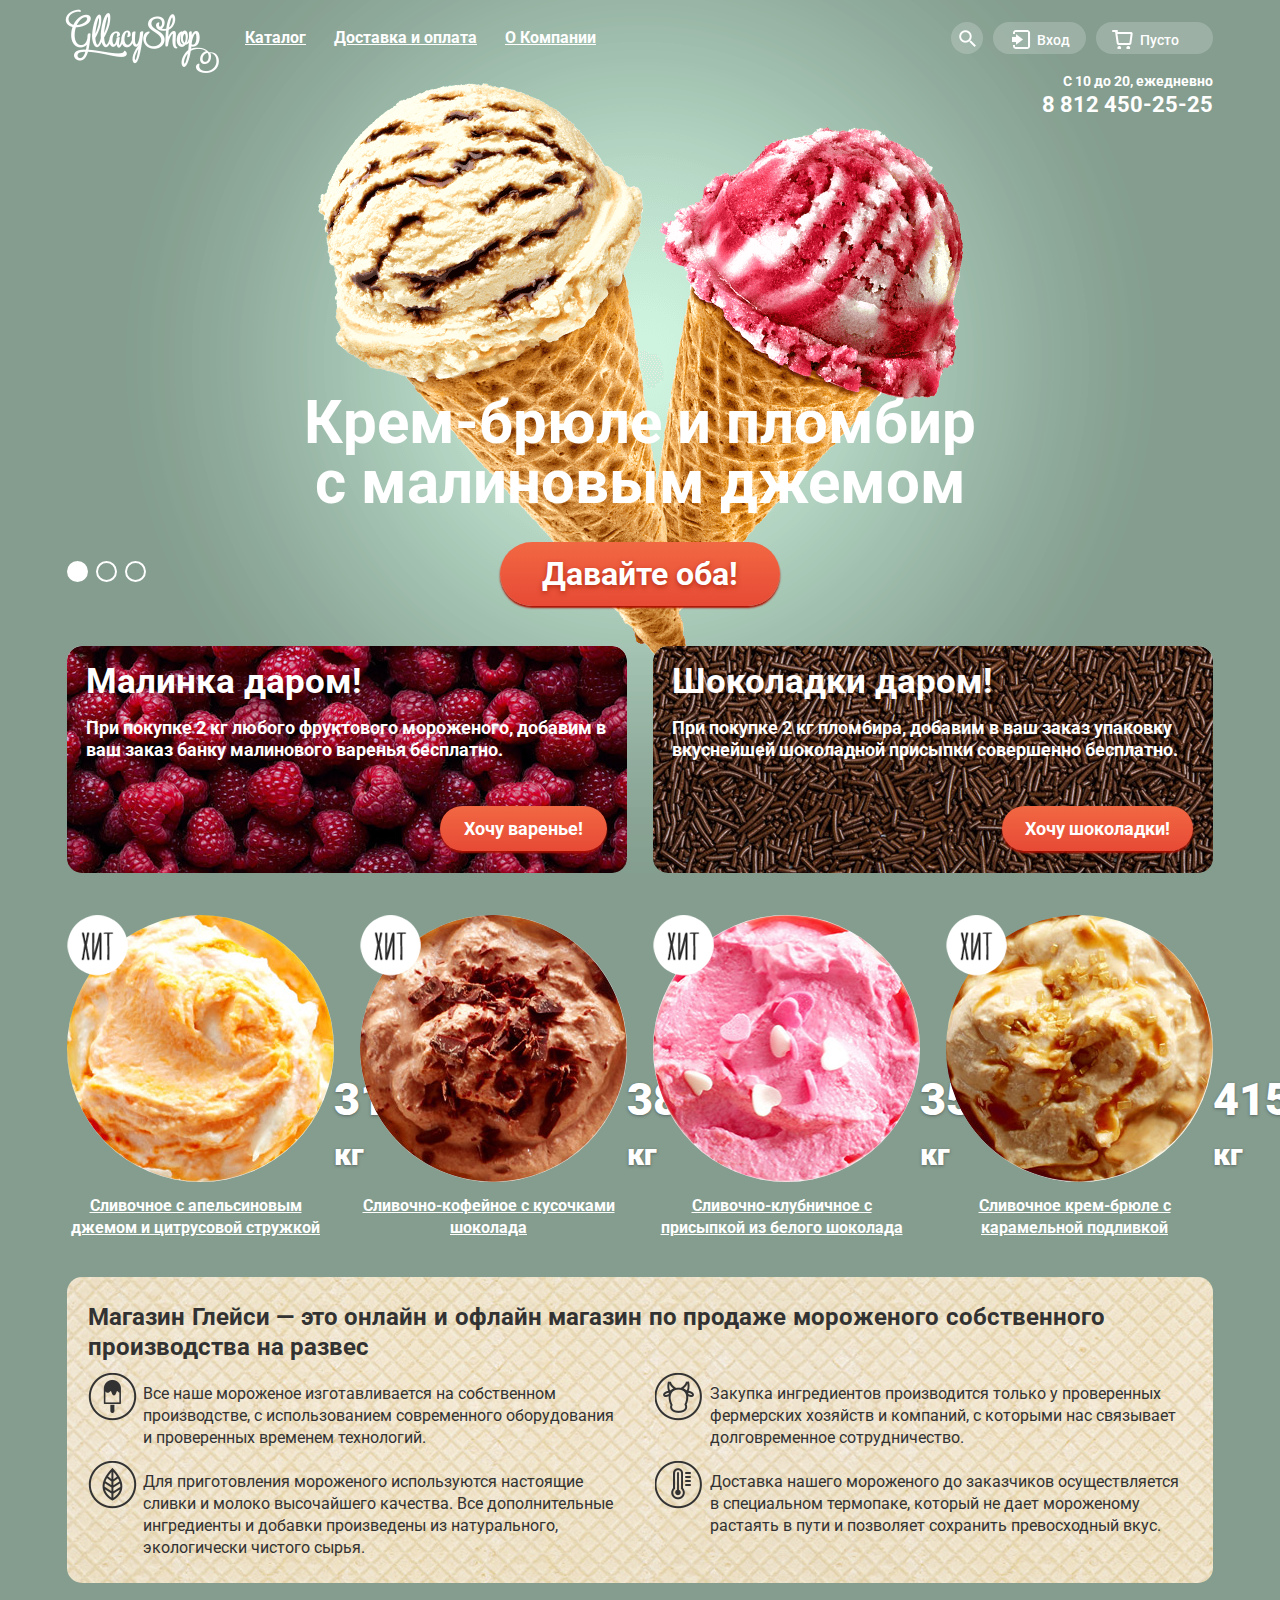
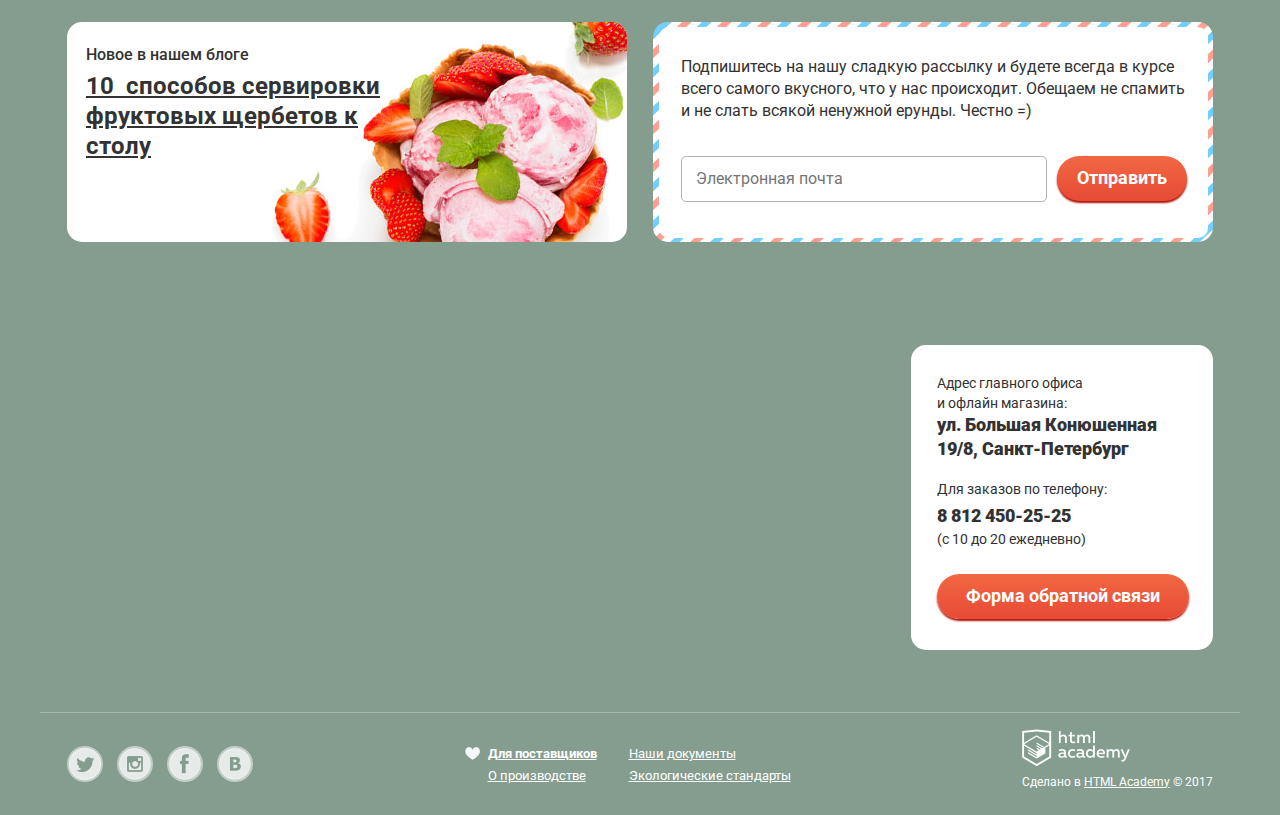
==== commit 5d0d1ac6: "Почти готовая версия" ====
--- a/index.html
+++ b/index.html
@@ -8,6 +8,7 @@
     <link href="https://fonts.googleapis.com/css?family=Roboto:400,500,700&amp;subset=cyrillic-ext" rel="stylesheet">
   </head>
   <body>
+    <div class="overlay"></div>
     <input id="slider-one" name="slider" value="slider-one" type="radio" checked>
     <input id="slider-two" name="slider" value="slider-two" type="radio">
     <input id="slider-three" name="slider" value="slider-three" type="radio">
@@ -27,7 +28,7 @@
                     <a href="#">Новинки</a>
                   </li>
                   <li>
-                    <a href="catalog-cream.html">Сливочное</a>
+                    <a href="catalog.html">Сливочное</a>
                   </li>
                   <li>
                     <a href="#">Щербеты</a>
@@ -283,7 +284,7 @@
           <span>Для заказов по телефону:</span>
           <b>8 812 450-25-25</b>
           <span>(с 10 до 20 ежедневно)</span>
-          <a class="btn" href="#">Форма обратной связи</a>
+          <a class="btn feedback-link" href="#">Форма обратной связи</a>
         </article>
       </section>
 
@@ -319,8 +320,9 @@
       </footer>
   <!-- Feedback form -->
       <section class="feedback">
+        <a class="sprite feedback-close" href="#"></a>
         <h2>Мы обязательно вам ответим!</h2>
-        <form class="feedback-form" method="post" action="echo">
+        <form method="post" action="echo">
           <input type="text" id="feedback-name" name="feedback-name" placeholder="Как вас зовут?" required>
           <input type="email" id="feedback-email" name="feedback-email" placeholder="Ваша почта для ответа?" required>
           <textarea id="feedback-text" name="feedback-text" rows="6" cols="40" placeholder="Напишите что-нибудь..." required></textarea>
--- a/css/style.css
+++ b/css/style.css
@@ -23,7 +23,24 @@
   background-image: url('../img/slider-one.png');
   background-repeat: no-repeat;
   background-position: center top;
-}
+  transition: background-image 0.5s ease, background-color 0.5s ease;
+}
+
+.site-wrapper::before,
+.site-wrapper::after {
+  content: "";
+
+  visibility: hidden;
+}
+
+.site-wrapper::before {
+  background-image: url("slide-2.png");
+}
+
+.site-wrapper::after {
+  background-image: url("slide-3.png");
+}
+
 
 .catalog-site-wrapper {
   background-color: #849d8f;
@@ -65,57 +82,127 @@
   display: flex;
   flex-wrap: wrap;
   min-height: 73px;
+  min-width: 380px;
   justify-content: flex-start;
-  outline: 1px solid blue;
 }
 
 .header-menu > a {
   align-self: flex-end;
-  margin-right: auto;
+  margin-right: 12px;
   margin-left: -2px;
   padding: 0;
   width: 154px;
   height: 64px;
-  outline: 1px solid green;
 }
 
 .header-menu-main {
   display: flex;
-  justify-content: space-around;
-  align-items: center;
-  margin: 0;
-  margin-left: auto;
-  min-width: 420px;
+  justify-content: flex-start;
+  align-items: stretch;
+  margin: 0;
+  min-width: 380px;
   padding: 0;
   width: 350px;
   list-style: none;
   vertical-align: middle;
-  outline: 1px solid red;
-}
-
+}
+
+
+.header-menu-item {
+  margin: 0;
+  padding-top: 23px;
+}
+
+.header-menu-item:hover .header-menu-sub {
+  display: block;
+}
+
+.header-menu-sub {
+  position: absolute;
+  z-index: 9;
+  top: 60px;
+  width: 143px;
+  min-height: 171px;
+  padding-left: 6px;
+  padding-top: 12px;
+  background-color: white;
+  border-radius: 5px;
+  box-shadow: 0px 20px 20px 0px rgba(0, 0, 0, 0.4);
+}
+
+.header-menu-sub li {
+  margin-bottom: 2px;
+}
+
+.header-menu-sub a {
+  display: block;
+  min-height: 28px;
+  padding-left: 21px;
+  margin-bottom: 3px;
+  color: #323232;
+  text-decoration: none;
+  font-size: 14px;
+  font-weight: 400;
+  line-height: 28px;
+}
+
+.header-menu-sub a:hover {
+  background-color: rgb(251, 222, 215);
+}
+
+.header-menu-sub a:active {
+  background-color: rgb(246, 181, 165);
+}
+
+.header-menu-sub a.header-link-active {
+  background-color: rgb(208, 112, 88);
+  color: white;
+}
+
+
+.header-menu-sub li:first-child {
+  border-bottom: 1px solid rgba(53, 53, 53, 0.2);
+}
+
+.header-menu-sub li:first-child a {
+  font-weight: 700;
+  border-radius: 5px 5px 0 0;
+  margin-bottom: 0;
+  min-height: 38px;
+  line-height: 38px;
+}
 
 .header-menu-item > a {
-  display: inline-block;
+  display: block;
   min-width: 87px;
   height: 32px;
-  padding-left: 5px;
-  padding-right: 5px;
+  padding-left: 14px;
+  padding-right: 14px;
+  padding-top: 6px;
   color: white;
   font-size: 16px;
   line-height: 18px;
   text-align: center;
   vertical-align: middle;
-  text-decoration: none;
-
+  text-decoration: underline;
   border-radius: 16px;
 }
 
-.header-menu-item > a:hover {
+.header-menu-item:hover > a {
   color: #353535;
   background-color: white;
-
-}
-
+  text-decoration: none;
+}
+
+.header-menu-item a:active {
+  box-shadow: inset 0px 2px 1px 0px rgba(105, 105, 105, 1);
+}
+
+.header-menu-item a.header-link-active {
+  text-decoration: none;
+  background-color: rgb(208, 112, 88);
+  color: white;
+}
 
 .header-menu ul,
 .paginator,
@@ -168,6 +255,7 @@
 
 .header-btn-search {
   background-position: -304px 3px;
+  cursor: pointer;
 }
 
 .header-search {
@@ -241,6 +329,7 @@
   display: inline-block;
   width: 100px;
   height: 44px;
+  cursor: pointer;
 }
 
 .header-login-links {
@@ -632,7 +721,9 @@
   margin: 0;
   padding: 0;
   padding-top: 7px;
+  width: 257px;
   text-align: center;
+  text-decoration: underline;
 }
 
 .catalog-card {
@@ -785,6 +876,7 @@
   width: 300px;
   font-size: 24px;
   line-height: 30px;
+  text-decoration: underline;
 }
 
 .subscribe {
@@ -970,7 +1062,15 @@
   font-weight: 400;
   line-height: 18px;
   text-align: left;
-  text-decoration: none;
+  text-decoration: underline;
+}
+
+.footer-about-us a:hover {
+  color: #ffbc9e;
+}
+
+.footer-about-us a:active {
+  color: #ffbc9e;
 }
 
 .footer-about-us li:first-child a {
@@ -1003,8 +1103,18 @@
 
 .footer-copyright a {
   color: white;
-  text-decoration: none;
-}
+  text-decoration: underline;
+}
+
+.footer-copyright a:hover {
+  color: #ffbc9e;
+}
+
+.footer-copyright a:active {
+  color: #ffbc9e;
+}
+
+
 
 .breadcrumbs {
   display: flex;
@@ -1286,11 +1396,107 @@
 }
 
 .page-header input:hover,
-.subscribe-form input:hover {
+.subscribe-form input:hover,
+.feedback input:hover,
+.feedback textarea:hover {
+  box-shadow: none;
   border: 2px solid #9a9a9a;
 }
 
 .page-header input:focus,
-.subscribe-form input:focus {
+.subscribe-form input:focus,
+.feedback input:focus,
+.feedback textarea:focus {
+  box-shadow: none;
   border: 2px solid #2e88e4;
 }
+
+.overlay {
+  display: none;
+  position: fixed;
+  top: 0;
+  left: 0;
+  width: 100%;
+  height: 100%;
+  z-index: 10;
+  background-color: rgba(0,0,0,0.5);
+}
+
+.overlay-open {
+  display: block;
+}
+
+@keyframes bounce {
+ 0% { transform: translateY(-2000px); }
+ 70% { transform: translateY(30px); }
+ 90% { transform: translateY(-10px); }
+ 100% { transform: translateY(0); }
+ }
+
+ .feedback-open {
+   display: block;
+   animation: bounce 0.6s;
+ }
+
+.feedback {
+  position: fixed;
+  z-index: 1000;
+  left: 363px;
+  top: 137px;
+  padding-top: 20px;
+  padding-left: 25px;
+  width: 478px;
+  min-height: 443px;
+  color: #323232;
+  border-radius: 10px;
+  background-color: white;
+}
+
+.feedback h2 {
+  margin: 0;
+  margin-bottom: 25px;
+  padding: 0;
+  font-size: 24px;
+  font-weight: 500;
+  line-height: 28px;
+}
+
+.feedback input {
+  display: block;
+  width: 269px;
+  height: 46px;
+  margin-bottom: 20px;
+  padding-left: 15px;
+  padding-right: 15px;
+  border: 1px solid #b2b2b2;
+  border-radius: 5px;
+  background-color: rgb(255, 255, 255);
+  font-family: inherit;
+}
+
+.feedback textarea {
+  display: block;
+  width: 430px;
+  height: 157px;
+  margin-bottom: 20px;
+  padding: 15px;
+  border: 1px solid #b2b2b2;
+  border-radius: 5px;
+  background-color: rgb(255, 255, 255);
+  font-family: inherit;
+}
+
+.feedback button {
+  position: absolute;
+  right: 25px;
+  bottom: 25px;
+}
+
+.feedback-close {
+  position: absolute;
+  top: 15px;
+  right: 15px;
+  width: 18px;
+  height: 17px;
+  background-position: -664px -12px;
+}
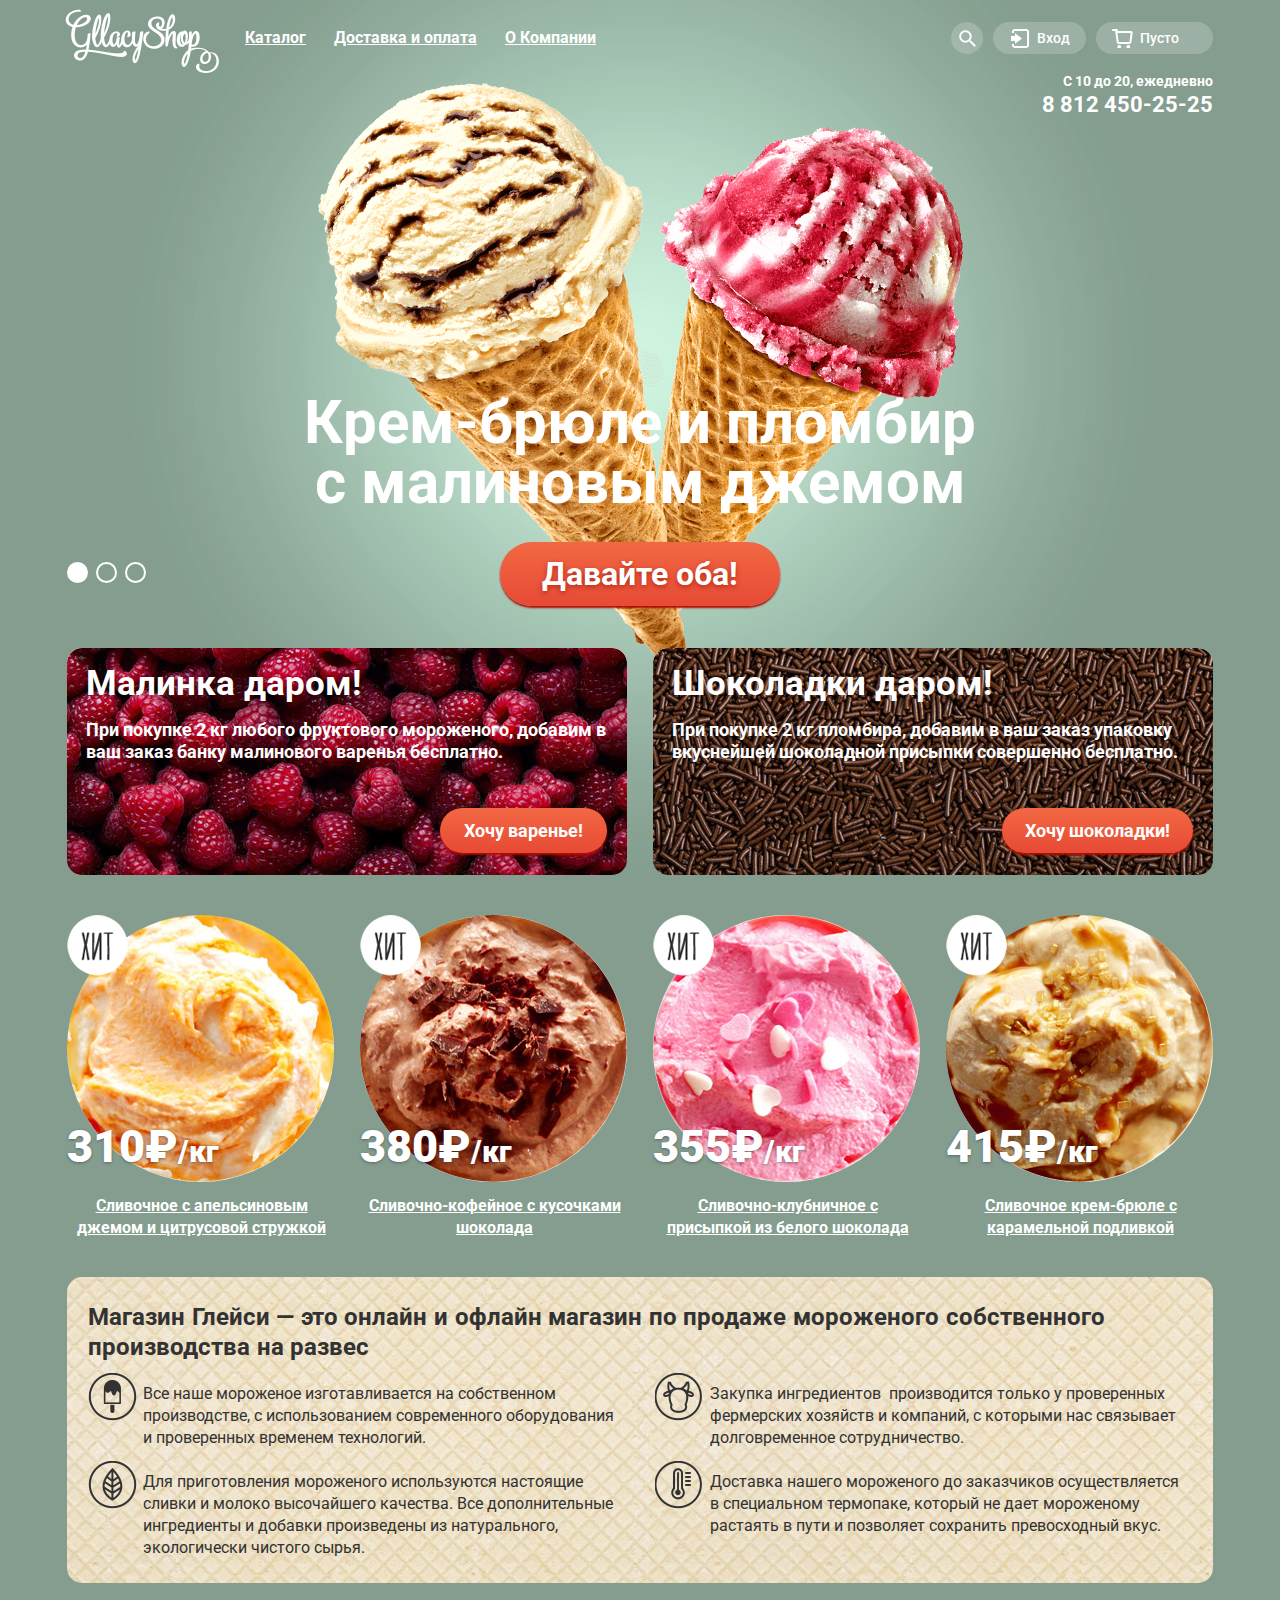
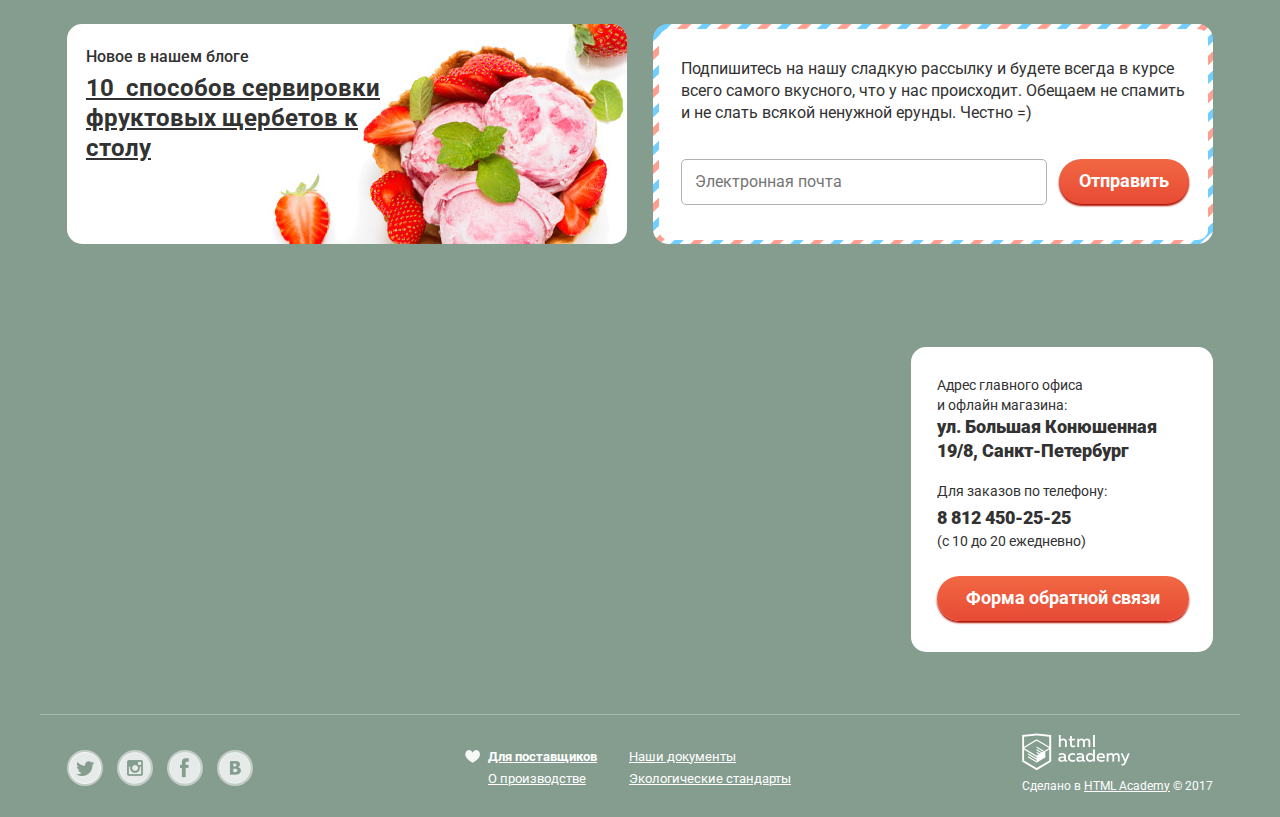
==== commit 0c1c1715: "Итоговая версия" ====
--- a/index.html
+++ b/index.html
@@ -4,14 +4,14 @@
     <meta charset="utf-8">
     <title>HTML Academy: Глейси</title>
     <link rel="stylesheet" href="css/normalize.css">
-    <link rel="stylesheet" href="css/style.css">
+    <link rel="stylesheet" href="css/style.min.css">
     <link href="https://fonts.googleapis.com/css?family=Roboto:400,500,700&amp;subset=cyrillic-ext" rel="stylesheet">
   </head>
   <body>
     <div class="overlay"></div>
-    <input id="slider-one" name="slider" value="slider-one" type="radio" checked>
-    <input id="slider-two" name="slider" value="slider-two" type="radio">
-    <input id="slider-three" name="slider" value="slider-three" type="radio">
+    <input class="slider-one" id="slider-one" name="slider" value="slider-one" type="radio" checked>
+    <input class="slider-two" id="slider-two" name="slider" value="slider-two" type="radio">
+    <input class="slider-three" id="slider-three" name="slider" value="slider-three" type="radio">
 
     <div class="site-wrapper">
       <header class="page-header">
@@ -51,68 +51,77 @@
           </nav>
 
           <div class="header-buttons">
-            <button class="sprite header-btn header-btn-search"></button>
-            <div class="header-search">
-              <form method="get" action="echo">
-                <label>
-                  <input type="search" name="search" placeholder="Что ищем?">
-                </label>
-              </form>
+            <div class="header-button header-button-1">
+              <button class="sprite header-btn header-btn-search"></button>
+              <div class="header-search">
+                <form method="get" action="echo">
+                  <div class="input-label">
+                    <input id="header-search" type="search" name="search" placeholder="Что ищем?">
+                    <label class="hidden-label" for="header-search">Что ищем?</label>
+                  </div>
+                </form>
+              </div>
             </div>
 
-            <a class="header-btn header-btn-user" href="#">Вход</a>
-            <div class="header-login">
-              <form method="get" action="echo">
-                <div class="header-login-form">
-                  <label>
-                    <input type="email" name="header-email" placeholder="Электронная почта" required>
-                  </label>
-                  <label>
-                    <input type="password" name="header-password" placeholder="Пароль" required>
-                  </label>
-                  <div class="flex-container">
-                    <button class="btn" type="submit" name="login">Войти</button>
-                    <div class="header-login-links">
-                      <a href="#">Забыли пароль?</a>
-                      <a href="#">Новая регистрация</a>
+            <div class="header-button header-button-2">
+              <a class="header-btn header-btn-user" href="#">Вход</a>
+              <div class="header-login">
+                <form method="get" action="echo">
+                  <div class="header-login-form">
+                    <div class="input-label">
+                      <input id="header-email" type="email" name="header-email" placeholder="Электронная почта" required>
+                      <label class="hidden-label" for="header-email">Электронная почта</label>
+                    </div>
+                    <div class="input-label">
+                      <input id="header-password" type="password" name="header-password" placeholder="Пароль" required>
+                      <label class="hidden-label" for="header-password">Пароль</label>
+                    </div>
+                    <div class="flex-container">
+                      <button class="btn" type="submit" name="login">Войти</button>
+                      <div class="header-login-links">
+                        <a href="#">Забыли пароль?</a>
+                        <a href="#">Новая регистрация</a>
+                      </div>
                     </div>
                   </div>
-                </div>
-              </form>
+                </form>
+              </div>
             </div>
 
-            <a class="header-btn header-btn-basket" href="#">Пусто</a>
-            <div class="header-basket">
-              <table>
-                <tr>
-                  <td>
-                    <a href="#">
-                      <img src="img/x.png" width="11" height="11" alt="Удалить">
-                    </a>
-                  </td>
-                  <td>
-                    <img src="img/basket-1.png" width="33" height="33" alt="Апельсиновое">
-                  </td>
-                  <td>Пломбир с апельсиновым джемом</td>
-                  <td>1,5 кг х 200 руб.</td>
-                  <td>300 руб.</td>
-                </tr>
-                <tr>
-                  <td>
-                    <a href="#">
-                      <img src="img/x.png" width="11" height="11" alt="Удалить">
-                    </a>
-                  </td>
-                  <td>
-                    <img src="img/basket-2.png" width="33" height="33" alt="Апельсиновое">
-                  </td>
-                  <td>Клубничный пломбир с присыпкой из белого шоколада</td>
-                  <td>1,5 кг х 300 руб.</td>
-                  <td>450 руб.</td>
-                </tr>
-              </table>
-              <b>Итого: 750 руб.</b>
-              <button class="btn" type="submit" name="checkout">Оформить заказ</button>
+            <div class="header-button header-button-3">
+              <a class="header-btn header-btn-basket" href="#">Пусто</a>
+              <div class="header-basket">
+                <table>
+                  <tr>
+                    <td>
+                      <a href="#">
+                        <img src="img/x.png" width="11" height="11" alt="Удалить">
+                      </a>
+                    </td>
+                    <td>
+                      <img src="img/basket-1.png" width="33" height="33" alt="Апельсиновое">
+                    </td>
+                    <td>Пломбир с апельсиновым джемом</td>
+                    <td>1,5 кг х 200 руб.</td>
+                    <td>300 руб.</td>
+                  </tr>
+                  <tr>
+                    <td>
+                      <a href="#">
+                        <img src="img/x.png" width="11" height="11" alt="Удалить">
+                      </a>
+                    </td>
+                    <td>
+                      <img src="img/basket-2.png" width="33" height="33" alt="Апельсиновое">
+                    </td>
+                    <td>Клубничный пломбир с присыпкой из белого шоколада</td>
+                    <td>1,5 кг х 300 руб.</td>
+                    <td>450 руб.</td>
+                  </tr>
+                </table>
+                <b>Итого: 750 руб.</b>
+                <button class="btn" type="submit" name="checkout">Оформить заказ</button>
+              </div>
             </div>
           </div>
         </div>
@@ -169,7 +178,7 @@
         </section>
 
         <section class="catalog">
-          <div class="section-layout container">
+          <div class="catalog-layout container">
             <article class="catalog-item catalog-item-hit">
               <div class="catalog-card">
                 <a class="btn">Быстрый просмотр</a>
@@ -224,7 +233,7 @@
                   </li>
                   <li>
                     <div class="about-us-image"></div>
-                    <p>Закупка ингредиентов  производится только у проверенных фермерских
+                    <p>Закупка ингредиентов &nbsp;производится только у проверенных фермерских
                       хозяйств и компаний, с которыми нас связывает долговременное
                       сотрудничество.</p>
                   </li>
@@ -259,9 +268,10 @@
                   всякой ненужной ерунды. Честно =) <p>
                 <form action="echo" method="post">
                   <div class="subscribe-form">
-                    <label>
-                      <input type="email" name="subscribe-email" placeholder="Электронная почта" required>
-                    </label>
+                    <div class="input-label">
+                      <input id="subscribe-email" type="email" name="subscribe-email" placeholder="Электронная почта" required>
+                      <label for="subscribe-email" class="hidden-label">Электронная почта</label>
+                    </div>
                     <button class="btn" type="submit">
                       Отправить
                     </button>
@@ -323,14 +333,23 @@
         <a class="sprite feedback-close" href="#"></a>
         <h2>Мы обязательно вам ответим!</h2>
         <form method="post" action="echo">
-          <input type="text" id="feedback-name" name="feedback-name" placeholder="Как вас зовут?" required>
-          <input type="email" id="feedback-email" name="feedback-email" placeholder="Ваша почта для ответа?" required>
-          <textarea id="feedback-text" name="feedback-text" rows="6" cols="40" placeholder="Напишите что-нибудь..." required></textarea>
-          <button class="btn" type="submit" id="feedback-submit">Отправить</button>
+          <div class="input-label">
+            <input type="text" id="feedback-name" name="feedback-name" placeholder="Как вас зовут?" required>
+            <label class="hidden-label" for="feedback-name">Как вас зовут?</label>
+          </div>
+          <div class="input-label">
+            <input type="email" id="feedback-email" name="feedback-email" placeholder="Ваша почта для ответа?" required>
+            <label class="hidden-label" for="feedback-email">Ваша почта для ответа?</label>
+          </div>
+          <div class="input-label">
+            <textarea id="feedback-text" name="feedback-text" rows="6" cols="40" placeholder="Напишите что-нибудь..." required></textarea>
+            <label class="hidden-label" for="feedback-text">Напишите что-нибудь...</label>
+          </div>
+          <button class="feedback-link btn" type="submit" id="feedback-submit">Отправить</button>
         </form>
       </section>
     </div>
     <script type="text/javascript" charset="utf-8" async src="https://api-maps.yandex.ru/services/constructor/1.0/js/?sid=EOuRUbx6_uO0U7WZ4-I6nBBornBs2fIf&amp;width=100%25&amp;height=430&amp;id=yandex-map"></script>
-    <script src="js/script.js"></script>
+    <script src="js/script.min.js"></script>
   </body>
 </html>
--- a/css/style.min.css
+++ b/css/style.min.css
@@ -0,0 +1 @@
+html{box-sizing:border-box}*,::after,::before{box-sizing:inherit}body{padding:0;margin:0;font-family:"Roboto","Arial",sans-serif;font-size:16px;font-weight:700;line-height:22px;color:#fff}.catalog-body,.site-wrapper{background-color:#849d8f;background-repeat:no-repeat;background-position:center top}.catalog-body{background-image:-webkit-linear-gradient(top,rgba(255,255,255,.2),rgba(255,255,255,0));background-image:linear-gradient(to bottom,rgba(255,255,255,.2),rgba(255,255,255,0));background-size:100% 656px}.site-wrapper{background-image:url(../img/slider-one.png);-webkit-transition:background-image .5s ease,background-color .5s ease;transition:background-image .5s ease,background-color .5s ease}.site-wrapper::after,.site-wrapper::before{content:"";visibility:hidden}.site-wrapper::before{background-image:url(../img/slider-two.png)}.site-wrapper::after{background-image:url(../img/slider-three.png)}.feedback,.header-basket,.header-login,.header-menu-sub,.header-search,.slider-second,.slider-third,body>input[type=radio]{display:none}.sprite{background-image:url(../img/spritesheet.png);background-repeat:no-repeat}.container{position:relative;width:1200px;padding:0 27px;margin:0 auto}.header-layout,.header-menu,.header-menu-main{display:-webkit-box;display:-ms-flexbox;display:flex}.header-layout{min-height:73px;-webkit-box-pack:justify;-ms-flex-pack:justify;justify-content:space-between}.header-menu,.header-menu-main{-webkit-box-pack:start;-ms-flex-pack:start;justify-content:flex-start;min-width:380px}.header-menu{-ms-flex-wrap:wrap;flex-wrap:wrap;min-height:73px}.header-menu>a{-ms-flex-item-align:end;align-self:flex-end;margin-right:12px;margin-left:-2px;padding:0;width:154px;height:64px}.header-menu-main{-webkit-box-align:stretch;-ms-flex-align:stretch;align-items:stretch;margin:0;padding:0;width:350px;list-style:none}.header-menu-item{margin:0;padding-top:23px}.header-menu-item:hover .header-menu-sub{display:block}.header-menu-sub{position:absolute;z-index:9;top:60px;width:143px;min-height:171px;padding-left:6px;padding-top:12px;background-color:#fff;border-radius:5px;box-shadow:0 20px 20px 0 rgba(0,0,0,.4)}.header-menu-sub li{margin-bottom:2px}.header-menu-sub a{display:block;min-height:28px;padding-left:21px;margin-bottom:3px;color:#323232;text-decoration:none;font-size:14px;font-weight:400;line-height:28px}.header-menu-sub a:hover{background-color:#fbded7}.header-menu-sub a:active{background-color:#f6b5a5}.header-menu-sub a.header-link-active{background-color:#d07058;color:#fff}.header-menu-sub li:first-child{border-bottom:1px solid rgba(53,53,53,.2)}.header-menu-sub li:first-child a{font-weight:700;border-radius:5px 5px 0 0;margin-bottom:0;min-height:38px;line-height:38px}.header-menu-item>a{display:block;min-width:87px;height:32px;padding-left:14px;padding-right:14px;padding-top:6px;color:#fff;font-size:16px;line-height:18px;text-align:center;text-decoration:underline;border-radius:16px}.header-menu-item:hover>a{color:#353535;background-color:#fff;text-decoration:none}.header-menu-item a:active{box-shadow:inset 0 2px 1px 0 #696969}.header-menu-item a.header-link-active{text-decoration:none;background-color:#d07058;color:#fff}.bread-crumbs,.header-menu ul,.paginator{list-style:none}.bread-crumbs,.header-menu ul{margin:0;padding:0}.header-button,.header-buttons{display:-webkit-box;display:-ms-flexbox;display:flex}.header-buttons{position:relative;-webkit-box-pack:justify;-ms-flex-pack:justify;justify-content:space-between;-webkit-box-align:stretch;-ms-flex-align:stretch;align-items:stretch;min-width:262px;padding-top:3px}.header-button{padding-top:19px}.header-btn{position:relative;border:none;height:32px;min-width:32px;padding-top:8px;color:#fff;font-size:14px;font-weight:500;line-height:16px;text-align:center;text-decoration:none;background-color:rgba(255,255,255,.2);border-radius:16px}.header-btn:hover{background-color:#fff;color:#353535}.header-btn-search{background-position:-304px 3px;cursor:pointer}.header-search{position:absolute;top:59px;right:230px;z-index:10;width:341px;height:84px;border-radius:6px;background-color:#f8f7f4;box-shadow:0 20px 20px 0 rgba(0,0,0,.4)}.header-buttons input{padding:0 14px;border:1px solid #d3d3d2;border-radius:5px;font-size:16px;font-family:inherit;line-height:24px}.header-search input{width:313px;height:46px}.header-btn-search:hover{background-position:-330px 3px}.header-button-1:hover .header-search{display:-webkit-box;display:-ms-flexbox;display:flex;-webkit-box-pack:center;-ms-flex-pack:center;justify-content:center;-webkit-box-align:center;-ms-flex-align:center;align-items:center}.header-btn-user{padding-left:28px;width:93px}.header-login{position:absolute;top:59px;right:125px;z-index:10;width:277px;height:214px;padding:20px;border-radius:6px;background-color:#f8f7f4;box-shadow:0 20px 20px 0 rgba(0,0,0,.4)}.header-login input{width:243px;height:46px;margin-bottom:20px}.flex-container{display:-webkit-box;display:-ms-flexbox;display:flex;-webkit-box-pack:justify;-ms-flex-pack:justify;justify-content:space-between;-webkit-box-align:center;-ms-flex-align:center;align-items:center}.header-login-form button{width:100px;height:44px;cursor:pointer}.header-login-form a{display:block;color:#323232;font-size:13px;font-weight:400;line-height:24px}.header-login-form a:active,.header-login-form a:hover{color:#e84d37}.header-btn-basket::before,.header-btn-user::before{position:absolute;top:7px;left:18px;display:block;content:"";width:21px;height:19px;background-image:url(../img/spritesheet.png);background-repeat:no-repeat;background-position:-252px -5px}.header-btn-user:hover::before{background-position:-282px -5px}.header-btn-basket{padding-left:10px;width:117px}.header-btn-basket::before{left:16px;background-position:-188px -5px}.header-btn-basket:hover::before{background-position:-219px -5px}.header-button-2:hover .header-login,.js-flex{display:-webkit-box;display:-ms-flexbox;display:flex}.header-button-3:hover .header-basket,.js-block{display:block}.header-basket{position:absolute;z-index:10;top:59px;right:0;padding:20px;width:539px;min-height:242px;color:#323232;font-size:13px;font-weight:400;line-height:16px;border-radius:5px;background-color:#f8f7f4;box-shadow:0 20px 20px 0 rgba(0,0,0,.4)}.header-basket table{border-collapse:separate;padding:0;border-bottom:1px solid #cacac7;margin-bottom:5px}.header-basket td{height:53px;text-align:center}.header-basket td:first-child{width:20px;text-align:left}.header-basket td:nth-child(2){width:46px;text-align:left}.header-basket td:nth-child(3){width:248px;text-align:left}.btn,.header-basket b{display:block;font-weight:700}.header-basket b{margin-top:15px;font-size:15px;line-height:18px;text-align:right}.header-basket .btn{position:absolute;bottom:20px;right:20px}.btn{height:45px;padding-left:20px;padding-right:20px;background-image:-webkit-linear-gradient(#f26843,#e74a35);background-image:linear-gradient(#f26843,#e74a35);font-family:inherit;font-size:18px;line-height:24px;text-align:center;text-decoration:none;color:#fff;border:none;border-radius:24px;box-shadow:0 2px 2px 0 #ac1000;cursor:pointer}.btn:hover{background:-webkit-linear-gradient(top,#f58669 0%,#ec6f5e 100%);background:linear-gradient(to bottom,#f58669 0%,#ec6f5e 100%);box-shadow:0 2px 2px #ac1000}.btn:active{background:-webkit-linear-gradient(top,#d84732 0%,#e1613e 100%);background:linear-gradient(to bottom,#d84732 0%,#e1613e 100%);box-shadow:inset 0 2px 2px #ac1000}.main-info{position:absolute;top:0;right:27px;width:180px}.main-info span{display:block;text-align:right;margin-bottom:5px}.info-timetable{font-size:14px;line-height:16px}.info-phone{font-size:22px;line-height:22px}.section-layout{display:-webkit-box;display:-ms-flexbox;display:flex;-ms-flex-wrap:wrap;flex-wrap:wrap;-webkit-box-pack:justify;-ms-flex-pack:justify;justify-content:space-between;-ms-flex-line-pack:justify;align-content:space-between}.slider,.slider-title{position:relative;text-align:center}.slider{padding-top:320px;color:#fff;padding-bottom:2px}.slider-title{display:block;margin-left:auto;margin-right:auto;padding-bottom:29px;width:700px;font-size:60px;line-height:60px}.slider-list{position:absolute;display:-webkit-box;display:-ms-flexbox;display:flex;-webkit-box-pack:justify;-ms-flex-pack:justify;justify-content:space-between;left:27px;bottom:23px;width:79px}.settings-form input[type=checkbox],.settings-form input[type=radio],.slide{display:none}.slider-list input:checked+label,.slider-one:checked~.site-wrapper label[for=slider-one],.slider-three:checked~.site-wrapper label[for=slider-three],.slider-two:checked~.site-wrapper label[for=slider-two]{background-color:#fff}.slider-one:checked~.site-wrapper .slide-first,.slider-three:checked~.site-wrapper .slide-third,.slider-two:checked~.site-wrapper .slide-second{display:block}.slider-one:checked~.site-wrapper{background-color:#849d8f;background-image:url(../img/slider-one.png)}.slider-two:checked~.site-wrapper{background-color:#8996a6;background-image:url(../img/slider-two.png)}.slider-three:checked~.site-wrapper{background-color:#9d8b84;background-image:url(../img/slider-three.png)}.slider-list label{display:block;height:21px;width:21px;content:"";border-radius:50%;border:2px solid #fff;cursor:pointer}.slider-list label:hover{background-color:rgba(255,255,255,.4)}.slider-btn{margin-left:auto;margin-right:auto;width:280px;height:64px;font-size:32px;line-height:64px;border-radius:32px;text-shadow:0 2px 5px rgba(160,32,11,.76)}.banners{position:relative;margin-top:40px}[class^=banners-]{position:relative;padding:16px 19px;min-height:227px;width:560px;border-radius:15px}.banners-left,.banners-right{color:#fff;background-color:#9b0c2a;background-image:url(../img/banner-raspberry.jpg);background-size:cover}.banners-right{background-color:#4c2f22;background-image:url(../img/banner-chocolate.jpg)}.banners h3{margin:0;padding:9px 0 0;font-size:35px}.banners p{padding-top:6px;font-size:18px;line-height:22px}.banners .btn{position:absolute;right:20px;bottom:22px;width:167px;line-height:45px}.banners-right .btn{width:191px}.catalog{position:relative;z-index:2;font-size:0;margin-top:40px;margin-bottom:-1px}.catalog-layout{display:-webkit-box;display:-ms-flexbox;display:flex;-ms-flex-wrap:wrap;flex-wrap:wrap;-webkit-box-pack:start;-ms-flex-pack:start;justify-content:flex-start}.catalog-item{position:relative;min-height:322px;margin-bottom:38px;margin-right:26px;width:267px;font-size:16px}.catalog-item:nth-child(4n){margin-right:0}.catalog-item-hit::before{position:absolute;left:0;top:0;z-index:3;display:block;height:61px;width:61px;content:"";background-image:url(../img/hit.png)}.catalog-item-price{position:absolute;left:0;top:209px;z-index:3;bottom:62px;color:#fff;font-size:45px;line-height:45px;text-shadow:0 1px 3px rgba(49,50,53,.5)}.catalog-item-price span{font-size:30px;line-height:45px}.catalog-item img{position:relative;z-index:2;border-radius:50%}.catalog-item-description{display:block;padding:7px 0 0;margin:0 0 0 6px;width:257px;text-align:center;text-decoration:underline}.catalog-card{position:absolute;z-index:20;top:-6px;left:-13px;display:none;border-radius:5px;background-color:rgba(248,247,244,.3);box-shadow:0 20px 20px 0 rgba(0,0,0,.4);width:293px;min-height:405px}.catalog-card a{position:absolute;bottom:22px;left:46px;width:200px;padding-left:0;padding-right:0;min-height:44px;line-height:44px}.catalog-item:hover .catalog-card{display:block}.about-us{min-height:306px;color:#323232;font-weight:400;margin-top:-23px;padding-bottom:2px}.about-us-layout{min-height:306px;background-color:#eee1c6;background-image:url(../img/description-bg.jpg);background-position:-10px -1px;border-radius:15px}.about-us-def{position:relative;z-index:1;padding:25px 0 0;font-size:24px;font-weight:500;word-spacing:.6px;line-height:30px;margin:23px 0 0 21px}.about-us-list,.about-us-list li{display:-webkit-box;display:-ms-flexbox;display:flex;padding:0}.about-us-list{-ms-flex-wrap:wrap;flex-wrap:wrap;-ms-flex-line-pack:start;align-content:flex-start;list-style:none;-webkit-box-pack:start;-ms-flex-pack:start;justify-content:flex-start;margin:11px 18px 0 21px;min-height:190px}.about-us-list li{-webkit-box-pack:justify;-ms-flex-pack:justify;justify-content:space-between;width:540px;min-height:88px;margin:0}.about-us-list li:first-child div{background-position:-63px -6px}.about-us-list li:nth-child(3) div{background-position:-180px -6px}.about-us-list li:nth-child(2) div{background-position:-123px -6px}.about-us-list li:last-child div{background-position:-6px -6px}.about-us-list li p{margin-right:9px}.about-us-list li:nth-child(2n){margin-left:auto}.about-us-list p{margin:0;padding:10px 0 0;width:476px}.about-us-image{width:49px;height:49px;background-image:url(../img/spritesheet-2.png)}.misc{margin-top:39px}.misc article{position:relative;min-height:220px;width:560px;color:#323232;border-radius:15px}.blog-news{padding:22px 19px;background-color:#fff;background-image:url(../img/blog-news.jpg)}.blog-news h4,.subscribe p{font-size:16px;font-weight:500;line-height:22px;padding:0;margin:0}.blog-news h3{padding:0;margin:5px 0 0;width:300px;font-size:24px;line-height:30px;text-decoration:underline}.subscribe{display:-webkit-box;display:-ms-flexbox;display:flex;-webkit-box-pack:center;-ms-flex-pack:center;justify-content:center;-webkit-box-align:center;-ms-flex-align:center;align-items:center;background-color:#fff;background-image:url(../img/post-bg.png);background-position:1px -1px}.subscribe-bg{margin:auto;padding-left:22px;padding-top:24px;padding-right:19px;width:549px;min-height:211px;border-radius:10px;background-color:#fff}.subscribe p{margin:5px 0 0;font-weight:400}.subscribe-form{display:-webkit-box;display:-ms-flexbox;display:flex;margin-top:35px;-webkit-box-pack:justify;-ms-flex-pack:justify;justify-content:space-between}.subscribe-form input{width:366px;height:46px;padding:0 13px;border:1px solid #b2b2b2;border-radius:5px;font-size:16px;font-family:inherit;line-height:24px}.map{position:relative;margin:40px auto 0;width:1200px}.map-image,.map-image img{margin:0;padding:0;width:1200px;height:430px}.map-contacts{position:absolute;right:27px;top:63px;z-index:1;width:302px;min-height:305px;padding-left:26px;padding-top:28px;color:#323232;border-radius:15px;background-color:#fff}.map-contacts span{display:block;font-size:14px;font-weight:400;line-height:20px}.map-contacts b{display:block;font-size:18px;line-height:24px}.map-contacts span:nth-of-type(2){margin-top:18px}.map-contacts span:nth-of-type(3){margin-top:1px}.map-contacts b:nth-of-type(2){margin-top:5px}.map-contacts a{width:252px;margin-top:25px;line-height:44px}.page-footer .container{border-top:1px solid rgba(255,255,255,.3);padding-top:1px}.footer-layout,.footer-social{display:-webkit-box;display:-ms-flexbox;display:flex;-webkit-box-pack:justify;-ms-flex-pack:justify;justify-content:space-between}.footer-layout{-webkit-box-align:center;-ms-flex-align:center;align-items:center;height:103px}.footer-social{margin-top:2px;width:186px}.social-btn{width:36px;height:36px;border-radius:18px;border:3px solid rgba(255,255,255,.5);text-indent:-400px}.social-btn:hover{border:3px solid rgba(255,255,255,.7)}.social-btn:active{box-shadow:inset 0 2px 1px 0 #888}.social-btn-vk{background-position:-600px -6px}.social-btn-fb{background-position:-147px -6px}.social-btn-tw{background-position:-558px -6px}.social-btn-in{background-position:-392px -6px}.footer-about-us{position:relative;display:-webkit-box;display:-ms-flexbox;display:flex;-webkit-box-pack:start;-ms-flex-pack:start;justify-content:flex-start;-ms-flex-wrap:wrap;flex-wrap:wrap;-webkit-box-align:baseline;-ms-flex-align:baseline;align-items:baseline;-ms-flex-line-pack:justify;align-content:space-between;margin:0 0 0 5px;padding:0;width:310px;list-style:none}.footer-about-us li{margin-left:3px;min-width:138px}.footer-about-us a{color:#fff;font-size:13px;font-weight:400;line-height:18px;text-align:left;text-decoration:underline}.footer-about-us a:active,.footer-about-us a:hover,.footer-copyright a:active,.footer-copyright a:hover{color:#ffbc9e}.footer-about-us li:first-child a{font-weight:700}.footer-about-us li:first-child a::before{position:absolute;top:5px;left:-20px;display:block;content:"";width:15px;height:13px;background-image:url(../img/heart.png)}.footer-copyright{margin-top:3px;min-width:189px;height:71px}.footer-copyright span{display:block;font-size:12px;font-weight:400;line-height:18px}.footer-copyright a{color:#fff;text-decoration:underline}.breadcrumbs{display:-webkit-box;display:-ms-flexbox;display:flex;-webkit-box-pack:justify;-ms-flex-pack:justify;justify-content:space-between;margin:0;padding:21px 0 0;width:220px;list-style:none}.breadcrumbs a{color:#fff;font-size:14px;font-weight:400;line-height:16px;text-decoration:none}.breadcrumbs li::after{display:inline;padding-left:3px;content:"»";font-weight:400}.breadcrumbs li:last-child::after{display:none}.main-heading{margin:3px 0 25px;padding:0;font-size:35px;line-height:41px}.settings{margin-bottom:2px}.settings-form{display:-webkit-box;display:-ms-flexbox;display:flex;-ms-flex-wrap:wrap;flex-wrap:wrap;-webkit-box-pack:start;-ms-flex-pack:start;justify-content:flex-start;-webkit-box-align:center;-ms-flex-align:center;align-items:center;-ms-flex-line-pack:justify;align-content:space-between;min-height:133px}.settings-form input[type=radio]+span{width:21px;height:22px;background-position:-433px -5px}.settings-form input[type=radio]:checked+span{background-position:-464px -5px}.settings-form input[type=radio]+span:hover{background-position:-526px -5px}.settings-form input[type=radio]:checked+span:hover{background-position:-495px -5px}.settings-form input[type=checkbox]+span{width:20px;height:20px;background-position:-26px -5px}.settings-form input[type=checkbox]:checked+span{background-position:-56px -5px}.settings-form input[type=checkbox]+span:hover{background-position:-116px -5px}.settings-form input[type=checkbox]:checked+span:hover{background-position:-86px -5px}.settings-form label{display:-webkit-box;display:-ms-flexbox;display:flex;-webkit-box-pack:justify;-ms-flex-pack:justify;justify-content:space-between;-webkit-box-align:center;-ms-flex-align:center;align-items:center;font-size:16px;font-weight:500;line-height:18px}.settings-fieldset-filler label{margin-right:21px}.settings-fieldset-filler input+span{margin-right:12px}.settings-fieldset-fatness label{margin-right:19px}.settings-fieldset-fatness input+span{margin-right:10px}label.settings-big-space{margin-right:24px}.settings-big-space input+span{margin-right:11px}.settings-fieldset label:last-child{margin-right:0}.settings-price>div{padding-left:18px;width:216px}.settings-fieldset b{display:block;margin-left:16px;margin-bottom:6px;font-weight:500;font-size:14px;line-height:16px}.settings-fieldset:nth-child(2) b{margin-left:14px}.settings-fieldset>div:not(.settings-select-container){display:-webkit-box;display:-ms-flexbox;display:flex;-webkit-box-pack:justify;-ms-flex-pack:justify;justify-content:space-between;-webkit-box-align:center;-ms-flex-align:center;align-items:center;height:37px;margin-right:16px;border-radius:19px;background-color:rgba(255,255,255,.2)}.settings-fieldset-fatness>div{padding-right:14px}.settings-fieldset-filler>div{padding-right:16px}.settings-form button,.settings-form select{color:#fff;height:37px;font-family:inherit;font-size:16px;font-weight:500;line-height:18px}.settings-form button{-ms-flex-item-align:end;align-self:flex-end;border-radius:18.5px;border:2px solid #fff;background-color:rgba(255,255,255,.188);width:144px}.settings-form button:hover,.settings-form select:hover{background-color:#fff;color:#323232}.settings-form button:active{background-color:#ededed;box-shadow:inset 0 2px 1px 0 rgba(105,105,105,.004);color:#323232}.settings-select-container{position:relative;width:194px;height:37px;margin-right:14px;background-color:rgba(255,255,255,.2);border:none;border-radius:19px;overflow-x:hidden}.settings-form select{position:relative;background-color:rgba(255,255,255,0);width:110%;padding-left:12px;padding-right:20px;border:none}.settings-select-container::before{display:block;content:"";position:absolute;left:170px;top:16px;width:9px;height:5px;background-image:url(../img/spritesheet.png);background-position:-694px -18px}.settings-select-container:hover::before{background-image:url(../img/spritesheet.png);background-position:-709px -18px}.settings-form option{color:#323232}.settings-fieldset .settings-first{margin-left:16px}.price-controls{display:block}.range-contols{position:relative;width:218px;padding-right:13px}.range-controls .scale{position:relative;height:4px;width:188px;background:rgba(255,255,255,.5);margin-left:15px;margin-right:13px}.range-controls .bar{height:4px;margin-left:26px;width:107px;background:#fff}.range-toggle{position:absolute;top:30px;width:20px;height:20px;border-radius:50%;background-color:#fff;box-shadow:0 2px 2px 0 rgba(0,0,0,.1);cursor:pointer}.range-toggle-min{left:270px}.range-toggle-max{left:368px}.paginator{float:right;-webkit-box-pack:justify;-ms-flex-pack:justify;justify-content:space-between;height:26px;margin:43px 0 30px;width:190px;padding:0}.paginator,.paginator li{display:-webkit-box;display:-ms-flexbox;display:flex}.paginator a{width:27px;height:26px;color:#fff;font-size:16px;line-height:26px;font-weight:400;text-align:center;text-decoration:none;border-radius:50%}.paginator a:not(.paginator-arrow):not(.paginator-active):hover{color:#fff;background-color:rgba(255,255,255,.2)}.paginator-prev{margin-right:15px;opacity:.2;background-position:-640px -8px}.paginator-next{margin-left:15px;-webkit-transform:rotate(180deg);transform:rotate(180deg);background-position:-640px -8px}a.paginator-arrow{width:9px}.paginator .paginator-active,.paginator a:active{background-color:#fff;color:#000;border-radius:50%}.feedback input:hover,.feedback textarea:hover,.page-header input:hover,.subscribe-form input:hover{box-shadow:none;border:2px solid #9a9a9a}input:focus:-moz-placeholder,input:focus:-ms-input-placeholder,input:focus::-moz-placeholder,input:focus::-webkit-input-placeholder{color:transparent}.feedback input:focus,.page-header input:focus,.subscribe-form input:focus{box-shadow:none;border:2px solid #2e88e4}.overlay{display:none;position:fixed;top:0;left:0;width:100%;height:100%;z-index:10;background-color:rgba(0,0,0,.5)}.overlay-open{display:block}@-webkit-keyframes bounce{0%{-webkit-transform:translateY(-2000px);transform:translateY(-2000px)}70%{-webkit-transform:translateY(30px);transform:translateY(30px)}90%{-webkit-transform:translateY(-10px);transform:translateY(-10px)}to{-webkit-transform:translateY(0);transform:translateY(0)}}@keyframes bounce{0%{-webkit-transform:translateY(-2000px);transform:translateY(-2000px)}70%{-webkit-transform:translateY(30px);transform:translateY(30px)}90%{-webkit-transform:translateY(-10px);transform:translateY(-10px)}to{-webkit-transform:translateY(0);transform:translateY(0)}}.feedback-open{display:block;-webkit-animation:bounce .6s;animation:bounce .6s}.feedback{position:fixed;z-index:1000;left:363px;top:137px;padding-top:20px;padding-left:25px;width:478px;min-height:443px;color:#323232;border-radius:10px;background-color:#fff}.feedback h2{margin:0 0 25px;padding:0;font-size:24px;font-weight:500;line-height:28px}.feedback input,.feedback textarea{display:block;margin-bottom:20px;border:1px solid #b2b2b2;border-radius:5px;background-color:#fff;font-family:inherit}.feedback input{padding-left:15px;padding-right:15px;width:269px;height:46px}.feedback textarea{width:430px;height:157px;padding:15px}.feedback button{position:absolute;right:25px;bottom:25px}.feedback-close{position:absolute;top:15px;right:15px;width:18px;height:17px;background-position:-664px -12px}.input-label{position:relative}.hidden-label{display:none;position:absolute;top:-13px;left:17px;font-size:11px;font-weight:400;line-height:13px}.feedback input:focus+.hidden-label,.page-header input:focus+.hidden-label,.subscribe-form input:focus+.hidden-label{display:block;color:#5b9ddf}
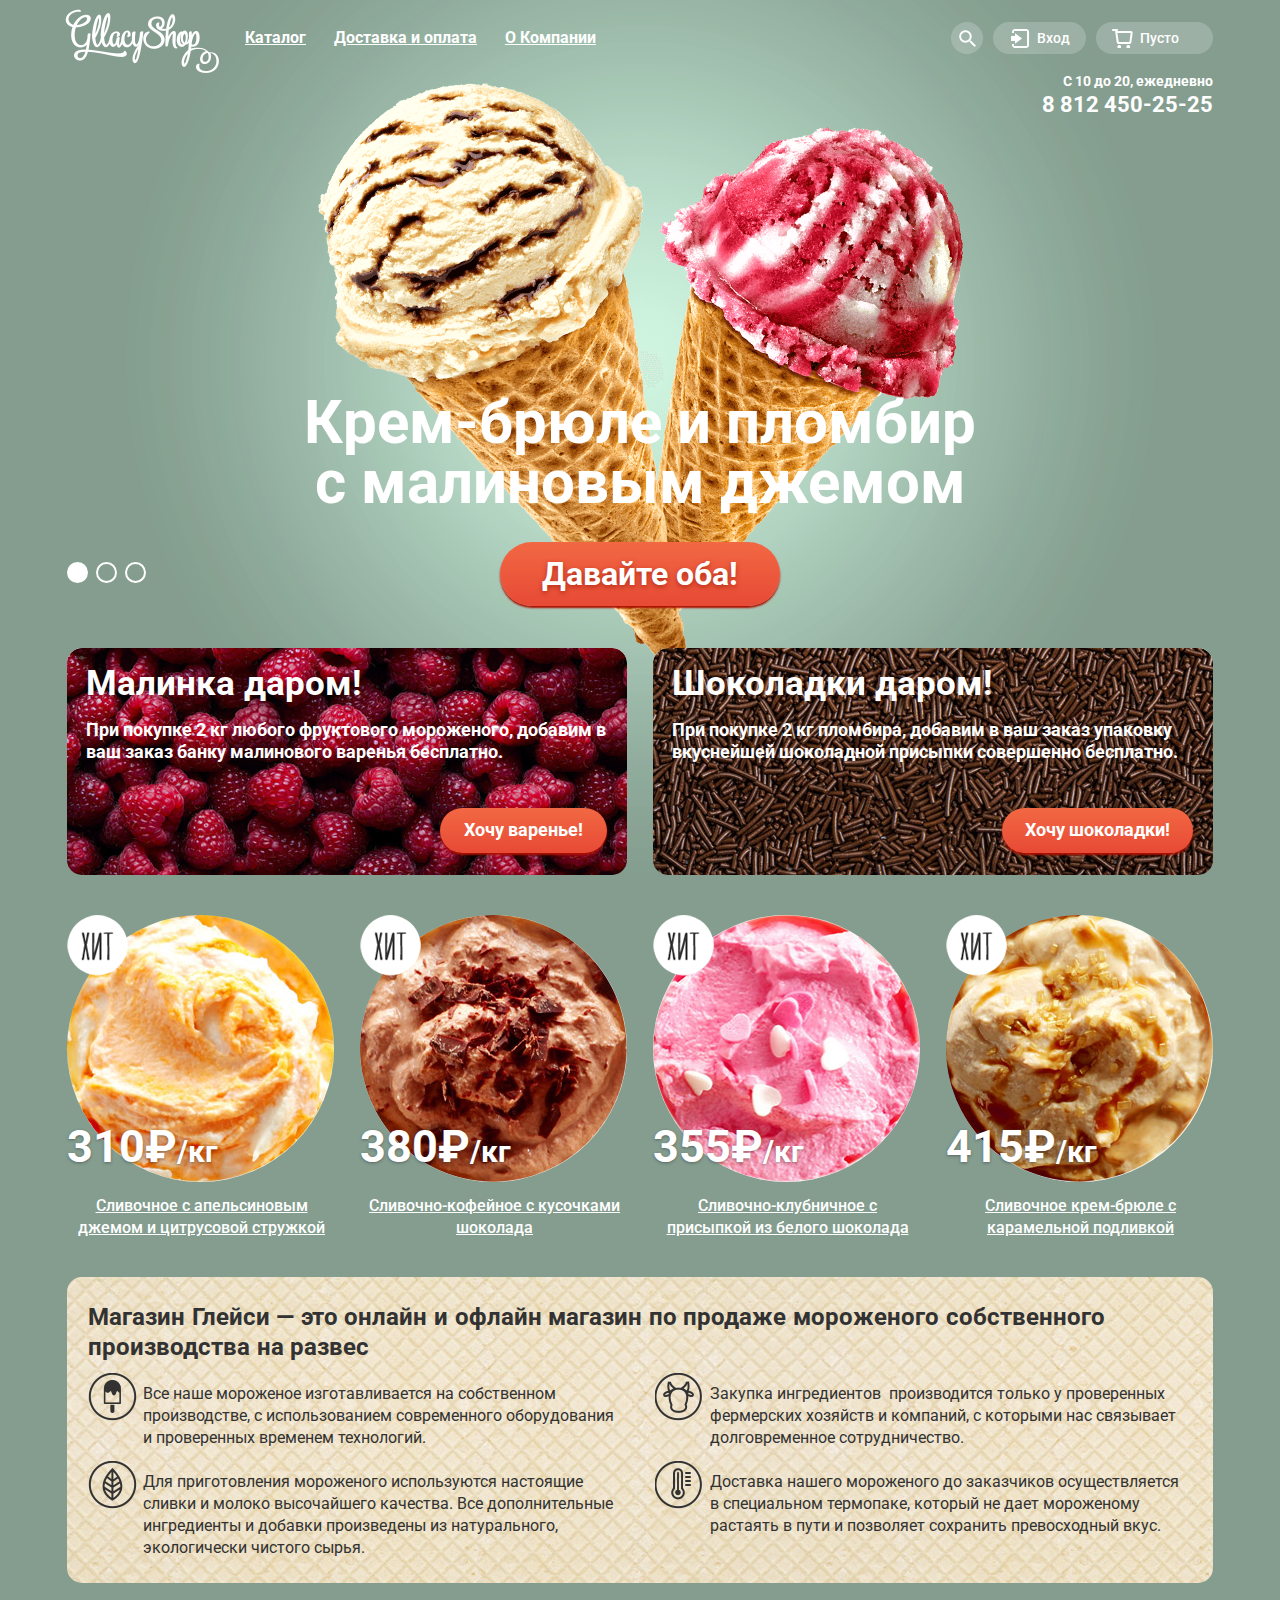
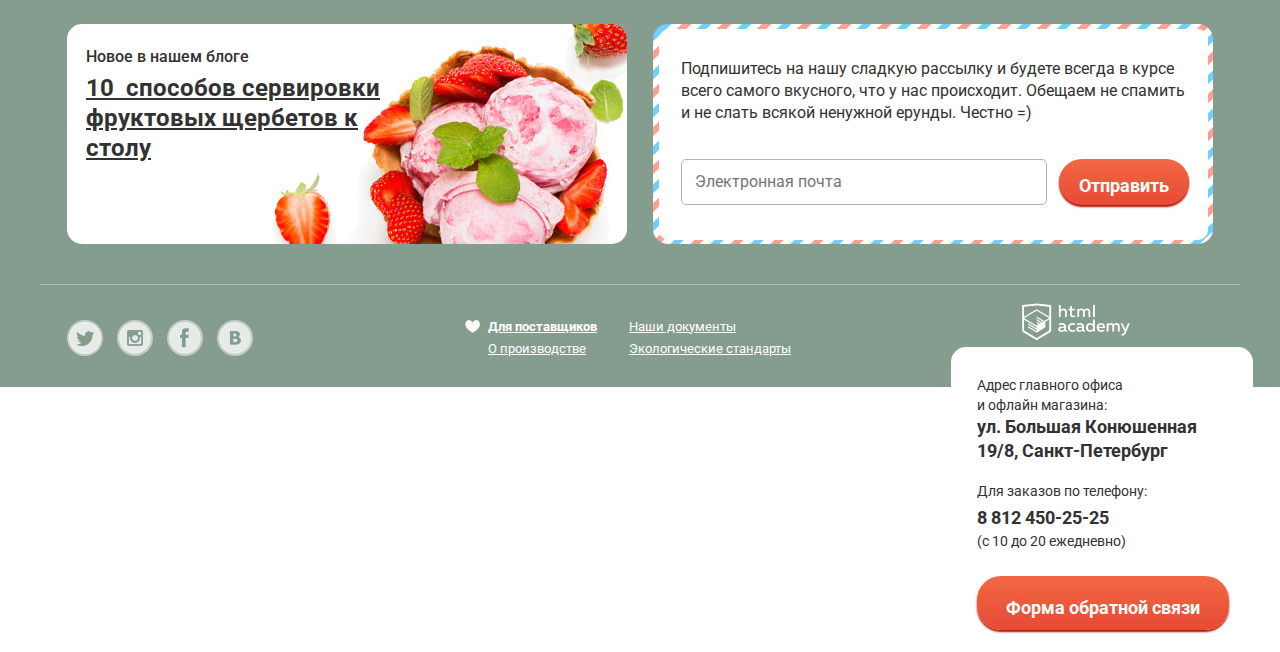
==== commit 551e2eb2: "Вторая попытка" ====
--- a/index.html
+++ b/index.html
@@ -4,7 +4,7 @@
     <meta charset="utf-8">
     <title>HTML Academy: Глейси</title>
     <link rel="stylesheet" href="css/normalize.css">
-    <link rel="stylesheet" href="css/style.min.css">
+    <link rel="stylesheet" href="css/style.css">
     <link href="https://fonts.googleapis.com/css?family=Roboto:400,500,700&amp;subset=cyrillic-ext" rel="stylesheet">
   </head>
   <body>
@@ -181,40 +181,47 @@
           <div class="catalog-layout container">
             <article class="catalog-item catalog-item-hit">
               <div class="catalog-card">
-                <a class="btn">Быстрый просмотр</a>
+                <a class="btn" href="#">Быстрый просмотр</a>
               </div>
               <img src="img/catalog-item-orange.jpg" width="267" height="267" alt="С апельсиновым джемом">
               <b class="catalog-item-price">310&#8381;<span>/кг</span></b>
-              <span class="catalog-item-description">Сливочное с апельсиновым джемом
-                и цитрусовой стружкой</span>
+              <span class="catalog-item-description">
+                <a class="catalog-item-title" href="#">Сливочное с апельсиновым джемом
+                и цитрусовой стружкой</a>
+              </span>
             </article>
 
             <article class="catalog-item catalog-item-hit">
               <div class="catalog-card">
-                <a class="btn">Быстрый просмотр</a>
+                <a class="btn" href="#">Быстрый просмотр</a>
               </div>
               <img src="img/catalog-item-coffee.jpg" width="267" height="267" alt="Кофейное">
               <b class="catalog-item-price">380&#8381;<span>/кг</span></b>
-              <span class="catalog-item-description">Сливочно-кофейное с кусочками
-                шоколада</span>
+              <span class="catalog-item-description">
+                <a class="catalog-item-title" href="#">Сливочно-кофейное с кусочками
+                шоколада</a>
+              </span>
             </article>
             <article class="catalog-item catalog-item-hit">
               <div class="catalog-card">
-                <a class="btn">Быстрый просмотр</a>
+                <a class="btn" href="#">Быстрый просмотр</a>
               </div>
               <img src="img/catalog-item-strawberry.jpg" width="267" height="267" alt="Клубничное">
               <b class="catalog-item-price">355&#8381;<span>/кг</span></b>
-              <span class="catalog-item-description">Сливочно-клубничное с присыпкой
-                из белого шоколада</span>
+              <span class="catalog-item-description">
+                <a class="catalog-item-title" href="#">Сливочно-клубничное с присыпкой из белого шоколада</a>
+              </span>
             </article>
             <article class="catalog-item catalog-item-hit">
               <div class="catalog-card">
-                <a class="btn">Быстрый просмотр</a>
+                <a class="btn" href="#">Быстрый просмотр</a>
               </div>
               <img src="img/catalog-item-caramel.jpg" width="267" height="267" alt="Крем-брюле">
               <b class="catalog-item-price">415&#8381;<span>/кг</span></b>
-              <span class="catalog-item-description">Сливочное крем-брюле с карамельной
-                подливкой</span>
+              <span class="catalog-item-description">
+                <a class="catalog-item-title" href="#">Сливочное крем-брюле с карамельной
+                подливкой</a>
+              </span>
             </article>
           </div>
         </section>
@@ -258,7 +265,9 @@
           <div class="section-layout container">
             <article class="blog-news">
               <h4>Новое в нашем блоге</h4>
-              <h3>10&nbsp; способов сервировки фруктовых щербетов к столу</h3>
+              <h3>
+                <a href="#">10&nbsp; способов сервировки фруктовых щербетов к столу</a>
+              </h3>
             </article>
 
             <article class="subscribe">
--- a/css/style.css
+++ b/css/style.css
@@ -0,0 +1,1841 @@
+html {
+  box-sizing: border-box;
+}
+
+*,
+*::before,
+*::after {
+  box-sizing: inherit;
+}
+
+body {
+  padding: 0;
+  margin: 0;
+  width: 100%;
+  font-family: "Roboto", "Arial", sans-serif;
+  font-size: 16px;
+  font-weight: 400;
+  line-height: 22px;
+  color: white;
+}
+
+.catalog-body {
+  background-color: #849d8f;
+  background-image: -webkit-linear-gradient(top, rgba(255, 255, 255, 0.2), rgba(255, 255, 255, 0));
+  background-image: linear-gradient(to bottom, rgba(255, 255, 255, 0.2), rgba(255, 255, 255, 0));
+  background-size: 100% 656px;
+  background-repeat: no-repeat;
+  background-position: center top;
+}
+
+.site-wrapper {
+  width: 100%;
+  background-color: #849d8f;
+  background-image: url('../img/slider-one.png');
+  background-repeat: no-repeat;
+  background-position: center top;
+  -webkit-transition: background-image 0.5s ease, background-color 0.5s ease;
+  transition: background-image 0.5s ease, background-color 0.5s ease;
+}
+
+.site-wrapper::before,
+.site-wrapper::after {
+  content: "";
+  visibility: hidden;
+}
+
+.site-wrapper::before {
+  background-image: url("../img/slider-two.png");
+}
+
+.site-wrapper::after {
+  background-image: url("../img/slider-three.png");
+}
+
+.header-menu-sub,
+.header-search,
+.header-login,
+.header-basket,
+.feedback,
+.slider-second,
+.slider-third {
+  display: none;
+}
+
+.sprite {
+  background-image: url("../img/spritesheet.png");
+  background-repeat: no-repeat;
+}
+
+.container {
+  position: relative;
+  width: 1200px;
+  padding: 0 27px;
+  margin: 0 auto;
+}
+
+.header-layout {
+  display: -webkit-box;
+  display: -ms-flexbox;
+  display: flex;
+  -webkit-box-pack: justify;
+      -ms-flex-pack: justify;
+          justify-content: space-between;
+  min-height: 73px;
+}
+
+.header-menu {
+  display: -webkit-box;
+  display: -ms-flexbox;
+  display: flex;
+  -ms-flex-wrap: wrap;
+      flex-wrap: wrap;
+  min-height: 73px;
+  min-width: 380px;
+  font-weight: 700;
+  -webkit-box-pack: start;
+      -ms-flex-pack: start;
+          justify-content: flex-start;
+}
+
+.header-menu > a {
+  -ms-flex-item-align: end;
+      align-self: flex-end;
+  margin-right: 12px;
+  margin-left: -2px;
+  padding: 0;
+  width: 154px;
+  height: 64px;
+}
+
+.header-menu-main {
+  display: -webkit-box;
+  display: -ms-flexbox;
+  display: flex;
+  -webkit-box-pack: start;
+      -ms-flex-pack: start;
+          justify-content: flex-start;
+  -webkit-box-align: stretch;
+      -ms-flex-align: stretch;
+          align-items: stretch;
+  margin: 0;
+  min-width: 380px;
+  padding: 0;
+  width: 350px;
+  font-weight: 700;
+  list-style: none;
+}
+
+
+.header-menu-item {
+  margin: 0;
+  padding-top: 23px;
+}
+
+.header-menu-item:hover .header-menu-sub {
+  display: block;
+}
+
+.header-menu-sub {
+  position: absolute;
+  z-index: 9;
+  top: 60px;
+  width: 143px;
+  min-height: 171px;
+  padding-left: 6px;
+  padding-top: 12px;
+  background-color: white;
+  border-radius: 5px;
+  box-shadow: 0px 20px 20px 0px rgba(0, 0, 0, 0.4);
+}
+
+.header-menu-sub li {
+  margin-bottom: 2px;
+}
+
+.header-menu-sub a {
+  display: block;
+  min-height: 28px;
+  padding-left: 21px;
+  margin-bottom: 3px;
+  color: #323232;
+  text-decoration: none;
+  font-size: 14px;
+  font-weight: 400;
+  line-height: 28px;
+}
+
+.header-menu-sub a:hover {
+  background-color: rgb(251, 222, 215);
+}
+
+.header-menu-sub a:active {
+  background-color: rgb(246, 181, 165);
+}
+
+.header-menu-sub a.header-link-active {
+  background-color: rgb(208, 112, 88);
+  color: white;
+}
+
+
+.header-menu-sub li:first-child {
+  border-bottom: 1px solid rgba(53, 53, 53, 0.2);
+}
+
+.header-menu-sub li:first-child a {
+  font-weight: 700;
+  border-radius: 5px 5px 0 0;
+  margin-bottom: 0;
+  min-height: 38px;
+  line-height: 38px;
+}
+
+.header-menu-item > a {
+  display: block;
+  min-width: 87px;
+  height: 32px;
+  padding-left: 14px;
+  padding-right: 14px;
+  padding-top: 6px;
+  color: white;
+  font-size: 16px;
+  line-height: 18px;
+  text-align: center;
+  text-decoration: underline;
+  border-radius: 16px;
+}
+
+.header-menu-item:hover > a {
+  color: #353535;
+  background-color: white;
+  text-decoration: none;
+}
+
+.header-menu-item a:active {
+  box-shadow: inset 0px 2px 1px 0px rgba(105, 105, 105, 1);
+}
+
+.header-menu-item a.header-link-active {
+  text-decoration: none;
+  background-color: rgb(208, 112, 88);
+  color: white;
+}
+
+.header-menu ul,
+.paginator,
+.bread-crumbs {
+  margin: 0;
+  padding: 0;
+  list-style: none;
+}
+
+.header-buttons {
+  position: relative;
+  display: -webkit-box;
+  display: -ms-flexbox;
+  display: flex;
+  -webkit-box-pack: justify;
+      -ms-flex-pack: justify;
+          justify-content: space-between;
+  -webkit-box-align: stretch;
+      -ms-flex-align: stretch;
+          align-items: stretch;
+  min-width: 262px;
+  padding-top: 3px;
+}
+
+.header-button {
+  display: -webkit-box;
+  display: -ms-flexbox;
+  display: flex;
+  padding-top: 19px;
+}
+
+.header-btn {
+  position: relative;
+  border: none;
+  height: 32px;
+  min-width: 32px;
+  padding-top: 8px;
+
+  color: white;
+  font-size: 14px;
+  font-weight: 500;
+  line-height: 16px;
+  text-align: center;
+  text-decoration: none;
+  background-color: rgba(255, 255, 255, 0.2);
+  border-radius: 16px;
+}
+
+.header-btn:hover {
+  background-color: white;
+  color: #353535;
+}
+
+.header-btn-search {
+  background-position: -304px 3px;
+  cursor: pointer;
+}
+
+.header-search {
+  position: absolute;
+  top: 59px;
+  right: 230px;
+  z-index: 10;
+  width: 341px;
+  height: 84px;
+  border-radius: 6px;
+  background-color: rgb(248, 247, 244);
+  box-shadow: 0px 20px 20px 0px rgba(0, 0, 0, 0.4);
+}
+
+.header-buttons input {
+  padding: 0 14px;
+  border: 1px solid rgb(211, 211, 210);
+  border-radius: 5px;
+  font-size: 16px;
+  font-family: inherit;
+  line-height: 24px;
+}
+
+.header-search input {
+  width: 313px;
+  height: 46px;
+}
+
+.header-btn-search:hover {
+  background-position: -330px 3px;
+}
+
+.header-button-1:hover .header-search {
+  display: -webkit-box;
+  display: -ms-flexbox;
+  display: flex;
+  -webkit-box-pack: center;
+      -ms-flex-pack: center;
+          justify-content: center;
+  -webkit-box-align: center;
+      -ms-flex-align: center;
+          align-items: center;
+}
+
+.header-btn-user {
+  padding-left: 28px;
+  width: 93px;
+}
+
+.header-login {
+  position: absolute;
+  top: 59px;
+  right: 125px;
+  z-index: 10;
+  width: 277px;
+  height: 214px;
+  padding: 20px;
+  border-radius: 6px;
+  background-color: rgb(248, 247, 244);
+  box-shadow: 0px 20px 20px 0px rgba(0, 0, 0, 0.4);
+}
+
+.header-login input {
+  width: 243px;
+  height: 46px;
+  margin-bottom: 20px;
+}
+
+.flex-container {
+  display: -webkit-box;
+  display: -ms-flexbox;
+  display: flex;
+  -webkit-box-pack: justify;
+      -ms-flex-pack: justify;
+          justify-content: space-between;
+  -webkit-box-align: center;
+      -ms-flex-align: center;
+          align-items: center;
+}
+
+.header-login-form button {
+  width: 100px;
+  height: 44px;
+  cursor: pointer;
+}
+
+.header-login-form a {
+  display: block;
+  color: #323232;
+  font-size: 13px;
+  font-weight: 400;
+  line-height: 24px;
+}
+
+
+.header-login-form a:hover,
+.header-login-form a:active {
+  color: #e84d37;
+}
+
+.header-btn-user::before {
+  position: absolute;
+  top: 7px;
+  left: 18px;
+  display: block;
+  content: "";
+  width: 21px;
+  height: 19px;
+  background-image: url("../img/spritesheet.png");
+  background-repeat: no-repeat;
+  background-position: -252px -5px;
+}
+
+.header-btn-user:hover::before {
+  background-position: -282px -5px;
+}
+
+.header-btn-basket {
+  padding-left: 10px;
+  width: 117px;
+}
+
+.header-btn-basket::before {
+  position: absolute;
+  top: 7px;
+  left: 16px;
+  display: block;
+  content: "";
+  width: 21px;
+  height: 19px;
+  background-image: url("../img/spritesheet.png");
+  background-repeat: no-repeat;
+  background-position: -188px -5px;
+}
+
+.header-btn-basket:hover::before {
+  background-position: -219px -5px;
+}
+
+.header-button-2:hover .header-login {
+  display: -webkit-box;
+  display: -ms-flexbox;
+  display: flex;
+}
+
+.header-button-3:hover .header-basket {
+  display: block;
+}
+
+.header-basket {
+  position: absolute;
+  z-index: 10;
+  top: 59px;
+  right: 0px;
+  padding: 20px;
+  width: 539px;
+  min-height: 242px;
+  color: #323232;
+  font-size: 13px;
+  font-weight: 400;
+  line-height: 16px;
+  border-radius: 5px;
+  background-color: rgb(248, 247, 244);
+  box-shadow: 0px 20px 20px 0px rgba(0, 0, 0, 0.4);
+}
+
+.header-basket table {
+  border-collapse: separate;
+  padding: 0;
+  border-bottom: 1px solid #cacac7;
+  margin-bottom: 5px;
+}
+
+.header-basket td {
+  height: 53px;
+  text-align: center;
+}
+
+.header-basket td:first-child {
+  width: 20px;
+  text-align: left;
+}
+
+.header-basket td:nth-child(2) {
+  width: 46px;
+  text-align: left;
+}
+
+.header-basket td:nth-child(3) {
+  width: 248px;
+  text-align: left;
+}
+
+.header-basket b {
+  display: block;
+  margin-top: 15px;
+  font-size: 15px;
+  font-weight: 700;
+  line-height: 18px;
+  text-align: right;
+}
+
+.header-basket .btn {
+  position: absolute;
+  bottom: 20px;
+  right: 20px;
+
+}
+
+.btn {
+  display: block;
+  min-height: 45px;
+  padding-left: 20px;
+  padding-right: 20px;
+  padding-top: 10px;
+  background-image: -webkit-linear-gradient(rgb(242,104,67), rgb(231,74,53));
+  background-image: linear-gradient(rgb(242,104,67), rgb(231,74,53));
+  font-family: inherit;
+  font-size: 18px;
+  font-weight: 700;
+  line-height: 24px;
+  text-align: center;
+  text-decoration: none;
+  color: white;
+  border: none;
+  border-radius: 24px;
+  box-shadow: 0px 2px 2px 0px #ac1000;
+  cursor: pointer;
+}
+
+.btn:hover {
+  background: -webkit-linear-gradient(top, #f58669 0%, #ec6f5e 100%);
+  background: linear-gradient(to bottom, #f58669 0%, #ec6f5e 100%);
+  box-shadow: 0 2px 2px rgba(172, 16, 0, 1);
+}
+
+.btn:active {
+  background: -webkit-linear-gradient(top, #d84732 0%, #e1613e 100%);
+  background: linear-gradient(to bottom, #d84732 0%, #e1613e 100%);
+  box-shadow: inset 0 2px 2px rgba(172, 16, 0, 1);
+}
+
+/*
+
+Блок с контактами
+
+*/
+
+.main-info {
+  position: absolute;
+  top: 0px;
+  right: 27px;
+  width: 180px;
+  font-weight: 700;
+}
+.main-info span {
+  display: block;
+  text-align: right;
+  margin-bottom: 5px;
+}
+
+.info-timetable {
+  font-size: 14px;
+  line-height: 16px;
+}
+
+.info-phone {
+  font-size: 22px;
+  line-height: 22px;
+}
+
+.section-layout {
+  display: -webkit-box;
+  display: -ms-flexbox;
+  display: flex;
+  -ms-flex-wrap: wrap;
+      flex-wrap: wrap;
+  -webkit-box-pack: justify;
+      -ms-flex-pack: justify;
+          justify-content: space-between;
+  -ms-flex-line-pack: justify;
+      align-content: space-between;
+}
+
+/*
+
+Слайдер
+
+*/
+
+.slider {
+  position: relative;
+  padding-top: 320px;
+  padding-bottom: 2px;
+  text-align: center;
+  color: #ffffff;
+}
+
+.slider-title {
+  position: relative;
+  display: block;
+  margin-left: auto;
+  margin-right: auto;
+  padding-bottom: 29px;
+  width: 700px;
+  font-size: 60px;
+  font-weight: 700;
+  line-height: 60px;
+  text-align: center;
+}
+
+.slider-list {
+  position: absolute;
+  display: -webkit-box;
+  display: -ms-flexbox;
+  display: flex;
+  -webkit-box-pack: justify;
+      -ms-flex-pack: justify;
+          justify-content: space-between;
+  left: 27px;
+  bottom: 23px;
+  width: 79px;
+
+}
+
+body > input[type="radio"] {
+  display: none;
+}
+
+.slide {
+  display: none;
+}
+
+.slider-one:checked ~ .site-wrapper label[for="slider-one"],
+.slider-two:checked ~ .site-wrapper label[for="slider-two"],
+.slider-three:checked ~ .site-wrapper label[for="slider-three"] {
+  background-color: #ffffff;
+}
+
+.slider-one:checked ~ .site-wrapper .slide-first,
+.slider-two:checked ~ .site-wrapper .slide-second,
+.slider-three:checked ~ .site-wrapper .slide-third {
+  display: block;
+}
+
+.slider-one:checked ~ .site-wrapper {
+  background-color: #849d8f;
+  background-image: url('../img/slider-one.png');
+}
+
+.slider-two:checked ~ .site-wrapper {
+  background-color: #8996a6;
+  background-image: url('../img/slider-two.png');
+}
+
+.slider-three:checked ~ .site-wrapper {
+  background-color: #9d8b84;
+  background-image: url('../img/slider-three.png');
+}
+
+.slider-list label {
+  display: block;
+  height: 21px;
+  width: 21px;
+  content: "";
+  border-radius: 50%;
+  border: 2px solid white;
+  cursor: pointer;
+}
+
+.slider-list label:hover {
+  background-color: rgba(255, 255, 255, 0.4);
+
+}
+
+.slider-list input:checked + label {
+  background-color: white;
+}
+
+.slider-btn {
+  margin-left: auto;
+  margin-right: auto;
+  width: 280px;
+  min-height: 64px;
+  padding-top: 10px;
+  font-size: 32px;
+  line-height: 44px;
+  border-radius: 32px;
+  text-shadow: 0px 2px 5px rgba(160, 32, 11, 0.76);
+}
+/*
+
+Баннеры
+
+*/
+
+.banners {
+  position: relative;
+  margin-top: 40px;
+}
+
+[class^="banners-"] {
+  position: relative;
+  padding: 16px 19px;
+  min-height: 227px;
+  width: 560px;
+  border-radius: 15px;
+  font-weight: 700;
+}
+
+.banners-left {
+  color: #ffffff;
+  background-color: #9b0c2a;
+  background-image: url('../img/banner-raspberry.jpg');
+  background-size: cover;
+}
+
+.banners-right {
+  color: #ffffff;
+  background-color: #4c2f22;
+  background-image: url('../img/banner-chocolate.jpg');
+  background-size: cover;
+}
+
+.banners h3 {
+  margin: 0;
+  padding: 0;
+  padding-top: 9px;
+  font-size: 35px;
+}
+
+.banners p {
+  padding-top: 6px;
+  font-size: 18px;
+  line-height: 22px;
+}
+
+.banners .btn {
+  position: absolute;
+  right: 20px;
+  bottom: 22px;
+  width: 167px;
+}
+
+.banners-right .btn {
+  width: 191px;
+}
+
+/*
+
+Каталог товаров
+
+*/
+
+.catalog {
+  position: relative;
+  z-index: 2;
+  font-size: 0;
+  margin-top: 40px;
+  margin-bottom: -1px;
+}
+
+.catalog-layout {
+  display: -webkit-box;
+  display: -ms-flexbox;
+  display: flex;
+  -ms-flex-wrap: wrap;
+      flex-wrap: wrap;
+  -webkit-box-pack: start;
+      -ms-flex-pack: start;
+          justify-content: flex-start;
+
+}
+
+.catalog-item {
+  position: relative;
+  min-height: 322px;
+  margin-bottom: 38px;
+  margin-right: 26px;
+  width: 267px;
+  font-size: 16px;
+}
+
+.catalog-item:nth-child(4n) {
+  margin-right: 0;
+}
+
+.catalog-item-hit::before {
+  position: absolute;
+  left: 0;
+  top: 0;
+  z-index: 3;
+  display: block;
+  height: 61px;
+  width: 61px;
+  content: "";
+  background-image: url("../img/hit.png");
+}
+
+.catalog-item-price {
+  position: absolute;
+  left: 0;
+  top: 209px;
+  z-index: 3;
+  bottom: 62px;
+  color: white;
+  font-size: 45px;
+  font-weight: 700;
+  line-height: 45px;
+  text-shadow: 0px 1px 3px rgba(49, 50, 53, 0.5);
+}
+
+.catalog-item-price span {
+  font-size: 30px;
+  line-height: 45px;
+}
+
+.catalog-item img {
+  position: relative;
+  z-index: 2;
+  border-radius: 50%;
+}
+
+.catalog-item-description {
+  position: relative;
+  z-index: 25;
+  display: block;
+  margin: 0;
+  padding: 0;
+  padding-top: 7px;
+  margin-left: 6px;
+  width: 257px;
+  font-weight: 500;
+  text-align: center;
+}
+
+.catalog-item-title {
+  color: #ffffff;
+  text-decoration: underline;
+}
+
+.catalog-item:hover .catalog-item-title {
+  text-decoration: none;
+}
+
+
+
+.catalog-card {
+  position: absolute;
+  z-index: 20;
+  top: -6px;
+  left: -13px;
+  display: none;
+  border-radius: 5px;
+  background-color: rgba(248, 247, 244, 0.3);
+  box-shadow: 0px 20px 20px 0px rgba(0, 0, 0, 0.4);
+  width: 293px;
+  min-height: 405px;
+}
+
+.catalog-card a {
+  position: absolute;
+  bottom: 22px;
+  left: 46px;
+  width: 200px;
+  padding-left: 0;
+  padding-right: 0;
+  min-height: 44px;
+}
+
+.catalog-item:hover .catalog-card {
+  display: block;
+}
+
+.catalog-item:hover .catalog-item-title {
+  text-decoration: none;
+}
+
+/*
+
+Блок на вафельном фоне
+
+*/
+
+
+.about-us {
+  min-height: 306px;
+  color: #323232;
+  font-weight: 400;
+  margin-top: -23px;
+  padding-bottom: 2px;
+}
+
+.about-us-layout {
+  min-height: 306px;
+  background-color: #eee1c6;
+  background-image: url("../img/description-bg.jpg");
+  background-position: -10px -1px;
+  border-radius: 15px;
+}
+
+.about-us-def {
+  position: relative;
+  z-index: 1;
+  margin: 0;
+  padding: 0;
+  padding-top: 25px;
+  font-size: 24px;
+  font-weight: 500;
+  word-spacing: 0.6px;
+  line-height: 30px;
+  margin-left: 21px;
+  margin-top: 23px;
+}
+
+.about-us-list {
+  display: -webkit-box;
+  display: -ms-flexbox;
+  display: flex;
+  -ms-flex-wrap: wrap;
+      flex-wrap: wrap;
+  -webkit-box-pack: start;
+      -ms-flex-pack: start;
+          justify-content: flex-start;
+  -ms-flex-line-pack: start;
+      align-content: flex-start;
+  margin-bottom: 0;
+  margin-left: 21px;
+  margin-right: 18px;
+
+  margin-top: 11px;
+  min-height: 190px;
+  padding: 0;
+  list-style: none;
+}
+
+.about-us-list li {
+  display: -webkit-box;
+  display: -ms-flexbox;
+  display: flex;
+  -webkit-box-pack: justify;
+      -ms-flex-pack: justify;
+          justify-content: space-between;
+  width: 540px;
+  min-height: 88px;
+  margin: 0;
+  padding: 0;
+}
+
+.about-us-list li:first-child div {
+  background-position: -63px -6px;
+}
+
+.about-us-list li:nth-child(3) div {
+  background-position: -180px -6px;
+}
+
+.about-us-list li:nth-child(2) div {
+  background-position: -123px -6px;
+}
+
+.about-us-list li:last-child div {
+  background-position: -6px -6px;
+}
+
+.about-us-list li p {
+  margin-right: 9px;
+}
+
+.about-us-list li:nth-child(2n) {
+  margin-left: auto;
+}
+
+.about-us-list p {
+  margin: 0;
+  padding: 0;
+  padding-top: 10px;
+  width: 476px;
+}
+
+.about-us-image {
+  width: 49px;
+  height: 49px;
+  background-image: url("../img/spritesheet-2.png");
+}
+
+
+.misc {
+  margin-top: 39px;
+}
+
+
+.misc article {
+  position: relative;
+  min-height: 220px;
+  width: 560px;
+  color: #323232;
+  border-radius: 15px;
+}
+
+.blog-news {
+  padding: 22px 19px;
+  background-color: white;
+  background-image: url("../img/blog-news.jpg");
+}
+
+.blog-news h4 {
+  font-size: 16px;
+  font-weight: 500;
+  line-height: 22px;
+  padding: 0;
+  margin: 0;
+  color: #323232;
+}
+
+.blog-news h3 {
+  padding: 0;
+  margin: 0;
+  margin-top: 5px;
+  width: 300px;
+  color: #323232;
+  font-size: 24px;
+  font-weight: 700;
+  line-height: 30px;
+
+}
+
+.blog-news a {
+  color: #323232;
+  text-decoration: underline;
+}
+
+.blog-news a:hover,
+.blog-news a:active {
+  color: #e84d37;
+}
+
+.subscribe {
+  display: -webkit-box;
+  display: -ms-flexbox;
+  display: flex;
+  -webkit-box-pack: center;
+      -ms-flex-pack: center;
+          justify-content: center;
+  -webkit-box-align: center;
+      -ms-flex-align: center;
+          align-items: center;
+  background-color: white;
+  background-image: url("../img/post-bg.png");
+  background-position: 1px -1px;
+}
+
+.subscribe-bg {
+  margin: auto;
+  padding-left: 22px;
+  padding-top: 24px;
+  padding-right: 19px;
+  width: 549px;
+  min-height: 211px;
+  border-radius: 10px;
+  background-color: white;
+}
+
+.subscribe p {
+  padding: 0;
+  margin: 0;
+  margin-top: 5px;
+  font-size: 16px;
+  font-weight: 400;
+  line-height: 22px;
+}
+
+.subscribe-form {
+  display: -webkit-box;
+  display: -ms-flexbox;
+  display: flex;
+  margin-top: 35px;
+  -webkit-box-pack: justify;
+      -ms-flex-pack: justify;
+          justify-content: space-between;
+}
+
+.subscribe-form input {
+  width: 366px;
+  height: 46px;
+  padding: 0 13px;
+  border: 1px solid rgb(178, 178, 178);
+  border-radius: 5px;
+  font-size: 16px;
+  font-family: inherit;
+  line-height: 24px;
+}
+
+.map {
+  position: relative;
+  margin-left: auto;
+  margin-right: auto;
+  margin-top: 40px;
+  margin-bottom: 0;
+}
+
+.map-image,
+.map-image img {
+  margin: 0;
+  padding: 0;
+}
+
+.map-contacts {
+  position: absolute;
+  right: 27px;
+  top: 63px;
+  z-index: 1;
+
+  width: 302px;
+  min-height: 305px;
+  padding-left: 26px;
+  padding-top: 28px;
+
+  color: #323232;
+  border-radius: 15px;
+  background-color: white;
+}
+
+.map-contacts span {
+  display: block;
+  font-size: 14px;
+  font-weight: 400;
+  line-height: 20px;
+}
+
+.map-contacts b {
+  display: block;
+  font-size: 18px;
+  line-height: 24px;
+}
+
+.map-contacts span:nth-of-type(2) {
+  margin-top: 18px;
+}
+.map-contacts span:nth-of-type(3) {
+  margin-top: 1px;
+}
+
+.map-contacts b:nth-of-type(2) {
+  margin-top: 5px;
+}
+
+.map-contacts a {
+  width: 252px;
+  margin-top: 25px;
+  line-height: 44px;
+}
+
+.page-footer .container {
+  border-top: 1px solid rgba(255, 255, 255, 0.3);
+  padding-top: 1px;
+}
+
+.footer-layout {
+  display: -webkit-box;
+  display: -ms-flexbox;
+  display: flex;
+  -webkit-box-pack: justify;
+      -ms-flex-pack: justify;
+          justify-content: space-between;
+  -webkit-box-align: center;
+      -ms-flex-align: center;
+          align-items: center;
+  height: 103px;
+}
+
+.footer-social {
+  display: -webkit-box;
+  display: -ms-flexbox;
+  display: flex;
+  -webkit-box-pack: justify;
+      -ms-flex-pack: justify;
+          justify-content: space-between;
+  margin-top: 2px;
+  width: 186px;
+
+}
+
+.social-btn {
+  width: 36px;
+  height: 36px;
+  border-radius: 18px;
+  border: 3px solid rgba(255, 255, 255, 0.5);
+  text-indent: -4000px;
+}
+
+.social-btn:hover {
+  border: 3px solid rgba(255, 255, 255, 0.7);
+}
+
+.social-btn:active {
+  box-shadow: inset 0px 2px 1px 0px rgb(136, 136, 136);
+}
+
+.social-btn-vk {
+  background-position: -600px -6px;
+}
+
+.social-btn-fb {
+  background-position: -147px -6px;
+}
+
+.social-btn-tw {
+  background-position: -558px -6px;
+}
+
+.social-btn-in {
+  background-position: -392px -6px;
+}
+
+.footer-about-us {
+  position: relative;
+  display: -webkit-box;
+  display: -ms-flexbox;
+  display: flex;
+  -webkit-box-pack: start;
+      -ms-flex-pack: start;
+          justify-content: flex-start;
+  -ms-flex-wrap: wrap;
+      flex-wrap: wrap;
+  -webkit-box-align: baseline;
+      -ms-flex-align: baseline;
+          align-items: baseline;
+  -ms-flex-line-pack: justify;
+      align-content: space-between;
+  margin: 0;
+  margin-left: 5px;
+  padding: 0;
+  width: 310px;
+  list-style: none;
+}
+
+.footer-about-us li {
+  margin-left: 3px;
+  min-width: 138px;
+}
+
+.footer-about-us a {
+  color: white;
+  font-size: 13px;
+  font-weight: 400;
+  line-height: 18px;
+  text-align: left;
+  text-decoration: underline;
+}
+
+.footer-about-us a:hover {
+  color: #ffbc9e;
+}
+
+.footer-about-us a:active {
+  color: #ffbc9e;
+}
+
+.footer-about-us li:first-child a {
+  font-weight: 700;
+}
+
+.footer-about-us li:first-child a::before {
+  position: absolute;
+  top: 5px;
+  left: -20px;
+  display: block;
+  content: "";
+  width: 15px;
+  height: 13px;
+  background-image: url("../img/heart.png");
+}
+
+.footer-copyright {
+
+  margin-top: 3px;
+  min-width: 189px;
+  height: 71px;
+}
+
+.footer-copyright span {
+  display: block;
+  font-size: 12px;
+  font-weight: 400;
+  line-height: 18px;
+}
+
+.footer-copyright a {
+  color: white;
+  text-decoration: underline;
+}
+
+.footer-copyright a:hover {
+  color: #ffbc9e;
+}
+
+.footer-copyright a:active {
+  color: #ffbc9e;
+}
+
+/*
+
+Хлебные крошки
+
+*/
+
+.breadcrumbs {
+  display: -webkit-box;
+  display: -ms-flexbox;
+  display: flex;
+  -webkit-box-pack: justify;
+      -ms-flex-pack: justify;
+          justify-content: space-between;
+  margin: 0;
+  padding: 0;
+  padding-top: 21px;
+  width: 220px;
+  list-style: none;
+}
+
+.breadcrumbs a {
+  color: white;
+  font-size: 14px;
+  font-weight: 400;
+  line-height: 16px;
+  text-decoration: none;
+}
+
+.breadcrumbs li::after {
+  display: inline;
+  padding-left: 3px;
+  content: "»";
+  font-weight: 400;
+}
+
+.breadcrumbs li:last-child::after {
+  display: none;
+}
+
+/*
+
+Заголовок каталога
+
+*/
+
+.main-heading {
+  margin: 0;
+  margin-top: 3px;
+  margin-bottom: 25px;
+  padding: 0;
+  font-size: 35px;
+  line-height: 41px;
+}
+
+/*
+
+Форма для каталога
+
+*/
+
+.settings {
+  margin-bottom: 2px;
+}
+
+.settings-form {
+  display: -webkit-box;
+  display: -ms-flexbox;
+  display: flex;
+  -ms-flex-wrap: wrap;
+      flex-wrap: wrap;
+  -webkit-box-pack: start;
+      -ms-flex-pack: start;
+          justify-content: flex-start;
+  -webkit-box-align: center;
+      -ms-flex-align: center;
+          align-items: center;
+  -ms-flex-line-pack: justify;
+      align-content: space-between;
+  min-height: 133px;
+}
+
+.settings-form input[type="radio"],
+.settings-form input[type="checkbox"] {
+  display: none;
+}
+
+.settings-form input[type="radio"] + span {
+  width: 21px;
+  height: 22px;
+  background-position: -433px -5px;
+}
+
+.settings-form input[type="radio"]:checked + span {
+  background-position: -464px -5px;
+}
+
+.settings-form input[type="radio"] + span:hover {
+  background-position: -526px -5px;
+}
+
+.settings-form input[type="radio"]:checked + span:hover {
+  background-position: -495px -5px;
+}
+
+.settings-form input[type="checkbox"] + span {
+  width: 20px;
+  height: 20px;
+  background-position: -26px -5px;
+}
+
+.settings-form input[type="checkbox"]:checked + span {
+  background-position: -56px -5px;
+}
+
+.settings-form input[type="checkbox"] + span:hover {
+  background-position: -116px -5px;
+}
+
+.settings-form input[type="checkbox"]:checked + span:hover {
+  background-position: -86px -5px;
+}
+
+.settings-form label {
+  display: -webkit-box;
+  display: -ms-flexbox;
+  display: flex;
+  -webkit-box-pack: justify;
+      -ms-flex-pack: justify;
+          justify-content: space-between;
+  -webkit-box-align: center;
+      -ms-flex-align: center;
+          align-items: center;
+  font-size: 16px;
+  font-weight: 500;
+  line-height: 18px;
+}
+
+.settings-fieldset-filler label {
+  margin-right: 21px;
+}
+
+.settings-fieldset-filler input + span {
+  margin-right: 12px;
+}
+
+.settings-fieldset-fatness label {
+  margin-right: 19px;
+}
+
+.settings-fieldset-fatness input + span {
+  margin-right: 10px;
+}
+
+label.settings-big-space {
+  margin-right: 24px;
+}
+
+.settings-big-space input + span {
+  margin-right: 11px;
+}
+
+.settings-fieldset label:last-child {
+  margin-right: 0;
+}
+
+.settings-price > div {
+  padding-left: 18px;
+  width: 216px;
+}
+
+.settings-fieldset b {
+  display: block;
+  margin-left: 16px;
+  margin-bottom: 6px;
+  font-weight: 500;
+  font-size: 14px;
+  line-height: 16px;
+}
+
+.settings-fieldset:nth-child(2) b {
+  margin-left: 14px;
+}
+
+.settings-fieldset > div:not(.settings-select-container) {
+  display: -webkit-box;
+  display: -ms-flexbox;
+  display: flex;
+  -webkit-box-pack: justify;
+      -ms-flex-pack: justify;
+          justify-content: space-between;
+  -webkit-box-align: center;
+      -ms-flex-align: center;
+          align-items: center;
+  height: 37px;
+  margin-right: 16px;
+  border-radius: 19px;
+  background-color: rgba(255, 255, 255, 0.2);
+}
+
+.settings-fieldset-fatness > div {
+  padding-right: 14px;
+}
+
+.settings-fieldset-filler > div {
+  padding-right: 16px;
+}
+
+.settings-form button {
+  -ms-flex-item-align: end;
+      align-self: flex-end;
+  border: 2px solid white;
+  background-color: rgba(255, 255, 255, 0.188);
+  width: 144px;
+  height: 37px;
+  border-radius: 18.5px;
+  color: white;
+  font-family: inherit;
+  font-size: 16px;
+  font-weight: 500;
+  line-height: 18px;
+}
+
+.settings-form button:hover {
+  background-color: white;
+  color: #323232;
+}
+
+
+.settings-form button:active {
+  background-color: rgb(237, 237, 237);
+  box-shadow: inset 0px 2px 1px 0px rgba(105, 105, 105, 0.004);
+  color: #323232;
+}
+
+/*
+Нестандартный селект
+*/
+
+.settings-select-container {
+  position: relative;
+  width: 194px;
+  height: 37px;
+  margin-right: 14px;
+  background-color: rgba(255, 255, 255, 0.2);
+  border: none;
+  border-radius: 19px;
+  overflow-x: hidden;
+}
+
+.settings-form select {
+  position: relative;
+  background-color: rgba(255, 255, 255, 0);
+  color: white;
+  width: 180%;
+  height: 37px;
+  padding-left: 12px;
+  padding-right: 20px;
+  font-family: inherit;
+  font-size: 16px;
+  font-weight: 500;
+  line-height: 18px;
+  border: none;
+}
+
+.settings-form select:hover {
+  background-color: white;
+  color: #323232;
+}
+
+.settings-select-container::before {
+  display: block;
+  content: "";
+  position: absolute;
+  left: 170px;
+  top: 16px;
+
+  width: 9px;
+  height: 5px;
+
+  background-image: url("../img/spritesheet.png");
+  background-position: -694px -18px;
+
+}
+
+.settings-select-container:hover::before {
+  display: block;
+  content: "";
+  background-image: url("../img/spritesheet.png");
+  background-position: -709px -18px;
+}
+
+.settings-form option {
+  display: block;
+  width: 194px;
+  color: #323232;
+}
+
+.settings-fieldset .settings-first {
+  margin-left: 16px;
+}
+
+
+
+.price-controls {
+  display: block;
+}
+
+.range-contols {
+  position: relative;
+  width: 218px;
+  padding-right: 13px;
+}
+
+.range-controls .scale {
+  position: relative;
+  height: 4px;
+  width: 188px;
+  background: rgba(255, 255, 255, 0.5);
+  margin-left: 15px;
+  margin-right: 13px;
+}
+
+.range-controls .bar {
+  height: 4px;
+  margin-left: 26px;
+  width: 107px;
+  background: white;
+}
+
+.range-toggle {
+  position: absolute;
+  top: 30px;
+  width: 20px;
+  height: 20px;
+  border-radius: 50%;
+  background-color: white;
+  box-shadow: 0px 2px 2px 0px rgba(0, 0, 0, 0.1);
+  cursor: pointer;
+}
+
+.range-toggle-min {
+  left: 270px;
+}
+
+.range-toggle-max {
+  left: 368px;
+}
+
+/*
+
+Пагинатор
+
+*/
+
+.paginator {
+  display: -webkit-box;
+  display: -ms-flexbox;
+  display: flex;
+  float: right;
+  -webkit-box-pack: justify;
+      -ms-flex-pack: justify;
+          justify-content: space-between;
+  height: 26px;
+  margin: 0;
+  margin-bottom: 30px;
+  margin-top: 43px;
+  width: 190px;
+  padding: 0;
+}
+
+.paginator li {
+  display: -webkit-box;
+  display: -ms-flexbox;
+  display: flex;
+}
+
+.paginator a {
+  width: 27px;
+  height: 26px;
+  color: white;
+  font-size: 16px;
+  line-height: 26px;
+  font-weight: 400;
+  text-align: center;
+  text-decoration: none;
+  border-radius: 50%;
+}
+
+.paginator a:not(.paginator-arrow):not(.paginator-active):hover {
+  color: white;
+  background-color: rgba(255, 255, 255, 0.2);
+}
+
+.paginator-prev {
+  margin-right: 15px;
+  opacity: 0.2;
+  background-position: -640px -8px;
+}
+
+.paginator-next {
+  margin-left: 15px;
+  -webkit-transform: rotate(180deg);
+          transform: rotate(180deg);
+  background-position: -640px -8px;
+}
+
+a.paginator-arrow {
+  width: 9px;
+}
+
+.paginator .paginator-active,
+.paginator a:active {
+  background-color: white;
+  color: #000000;
+  border-radius: 50%;
+}
+
+.page-header input:hover,
+.subscribe-form input:hover,
+.feedback input:hover,
+.feedback textarea:hover {
+  box-shadow: none;
+  border: 2px solid #9a9a9a;
+}
+
+input:focus::-webkit-input-placeholder,
+input:focus:-moz-placeholder,
+input:focus::-moz-placeholder,
+input:focus:-ms-input-placeholder {
+  color: transparent;
+}
+
+.page-header input:focus,
+.subscribe-form input:focus,
+.feedback input:focus {
+  box-shadow: none;
+  border: 2px solid #2e88e4;
+}
+
+.overlay {
+  display: none;
+  position: fixed;
+  top: 0;
+  left: 0;
+  width: 100%;
+  height: 100%;
+  z-index: 10;
+  background-color: rgba(0,0,0,0.5);
+}
+
+.overlay-open {
+  display: block;
+}
+
+@-webkit-keyframes bounce {
+ 0% { -webkit-transform: translateY(-2000px); transform: translateY(-2000px); }
+ 70% { -webkit-transform: translateY(30px); transform: translateY(30px); }
+ 90% { -webkit-transform: translateY(-10px); transform: translateY(-10px); }
+ 100% { -webkit-transform: translateY(0); transform: translateY(0); }
+ }
+
+@keyframes bounce {
+ 0% { -webkit-transform: translateY(-2000px); transform: translateY(-2000px); }
+ 70% { -webkit-transform: translateY(30px); transform: translateY(30px); }
+ 90% { -webkit-transform: translateY(-10px); transform: translateY(-10px); }
+ 100% { -webkit-transform: translateY(0); transform: translateY(0); }
+ }
+
+ .feedback-open {
+   display: block;
+   -webkit-animation: bounce 0.6s;
+           animation: bounce 0.6s;
+ }
+
+.feedback {
+  position: fixed;
+  z-index: 1000;
+  margin: auto;
+  top: 0;
+  left: 0;
+  bottom: 0;
+  right: 0;
+  padding-top: 20px;
+  padding-left: 25px;
+  width: 478px;
+  height: 443px;
+  color: #323232;
+  border-radius: 10px;
+  background-color: white;
+}
+
+.feedback h2 {
+  margin: 0;
+  margin-bottom: 25px;
+  padding: 0;
+  font-size: 24px;
+  font-weight: 500;
+  line-height: 28px;
+}
+
+.feedback input {
+  display: block;
+  width: 269px;
+  height: 46px;
+  margin-bottom: 20px;
+  padding-left: 15px;
+  padding-right: 15px;
+  border: 1px solid #b2b2b2;
+  border-radius: 5px;
+  background-color: rgb(255, 255, 255);
+  font-family: inherit;
+}
+
+.feedback textarea {
+  display: block;
+  width: 430px;
+  height: 157px;
+  margin-bottom: 20px;
+  padding: 15px;
+  border: 1px solid #b2b2b2;
+  border-radius: 5px;
+  background-color: rgb(255, 255, 255);
+  font-family: inherit;
+}
+
+.feedback button {
+  position: absolute;
+  right: 25px;
+  bottom: 25px;
+}
+
+.feedback-close {
+  position: absolute;
+  top: 15px;
+  right: 15px;
+  width: 18px;
+  height: 17px;
+  background-position: -664px -12px;
+}
+
+.input-label {
+  position: relative;
+}
+
+
+.hidden-label {
+  display: none;
+  position: absolute;
+  top: -13px;
+  left: 17px;
+  font-size: 11px;
+  font-weight: 400;
+  line-height: 13px;
+}
+
+.page-header input:focus + .hidden-label,
+.subscribe-form input:focus + .hidden-label,
+.feedback input:focus + .hidden-label {
+  display: block;
+  color: #5b9ddf;
+}
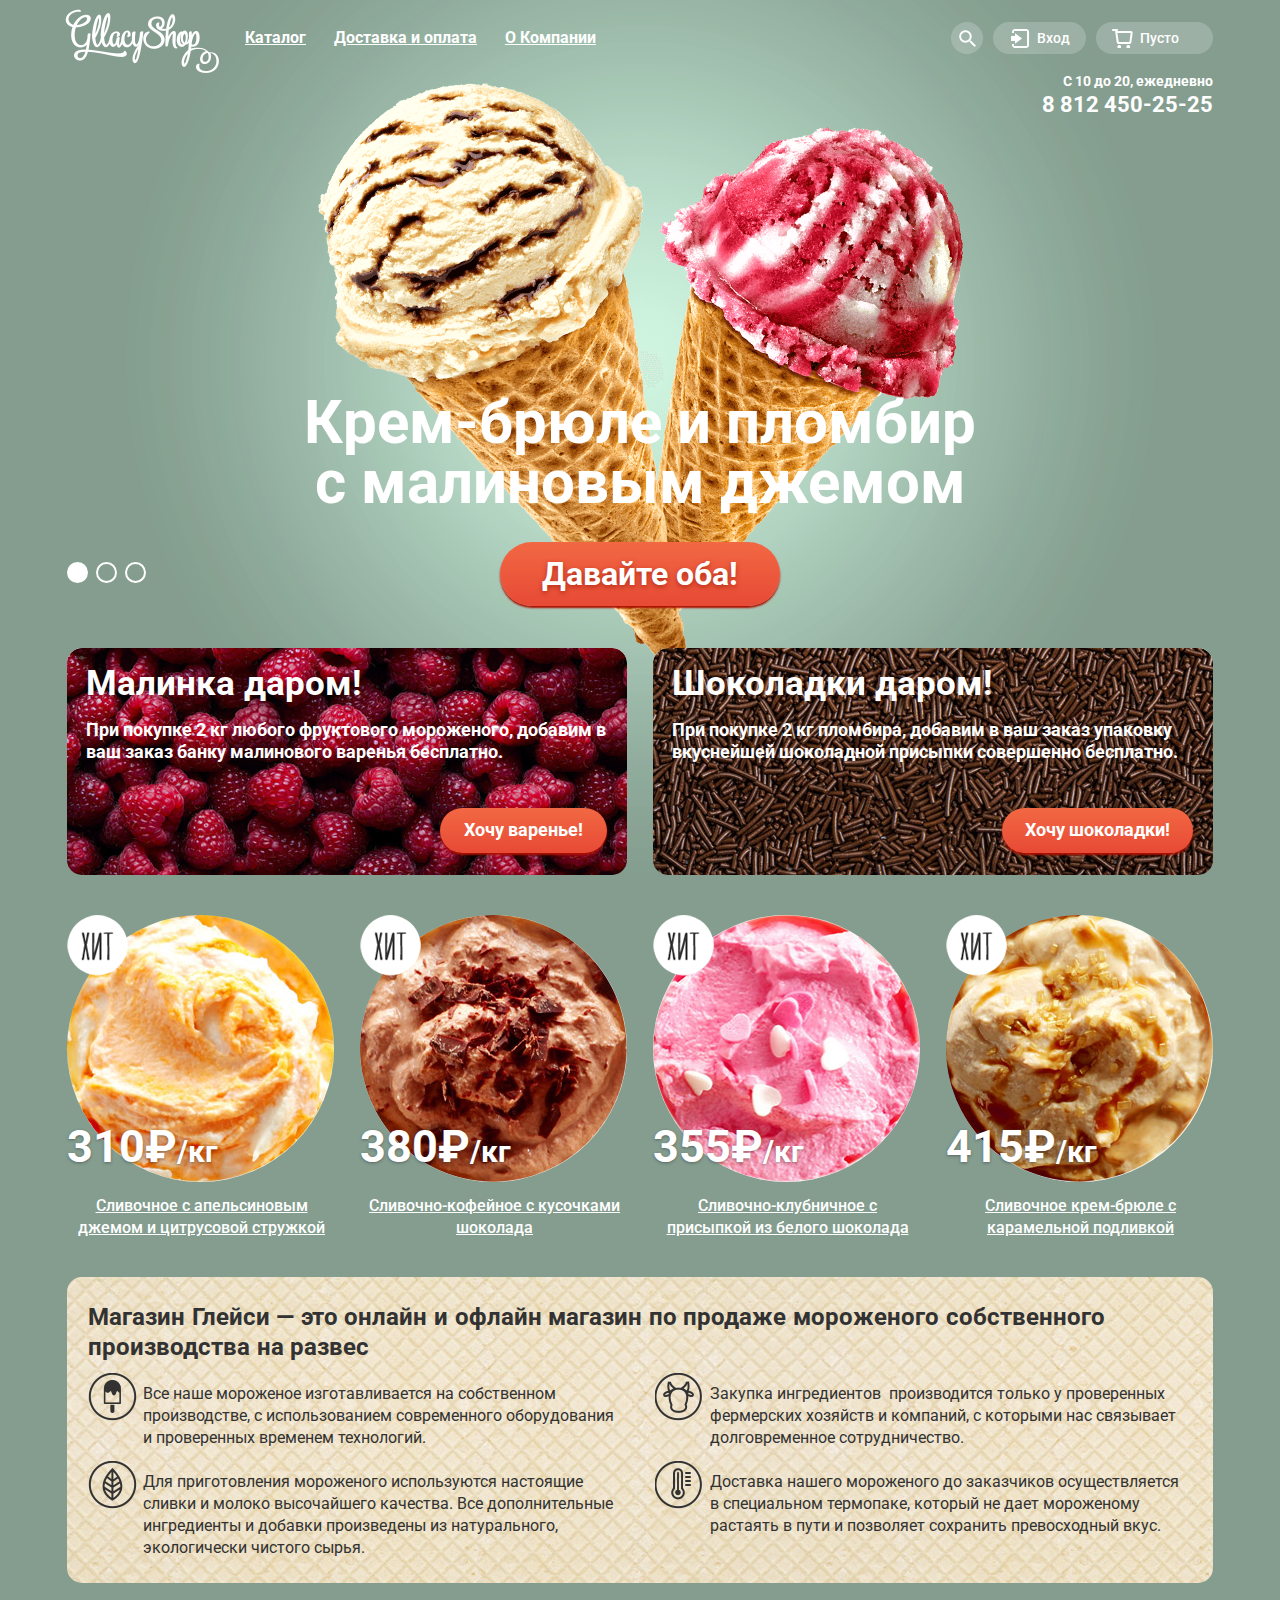
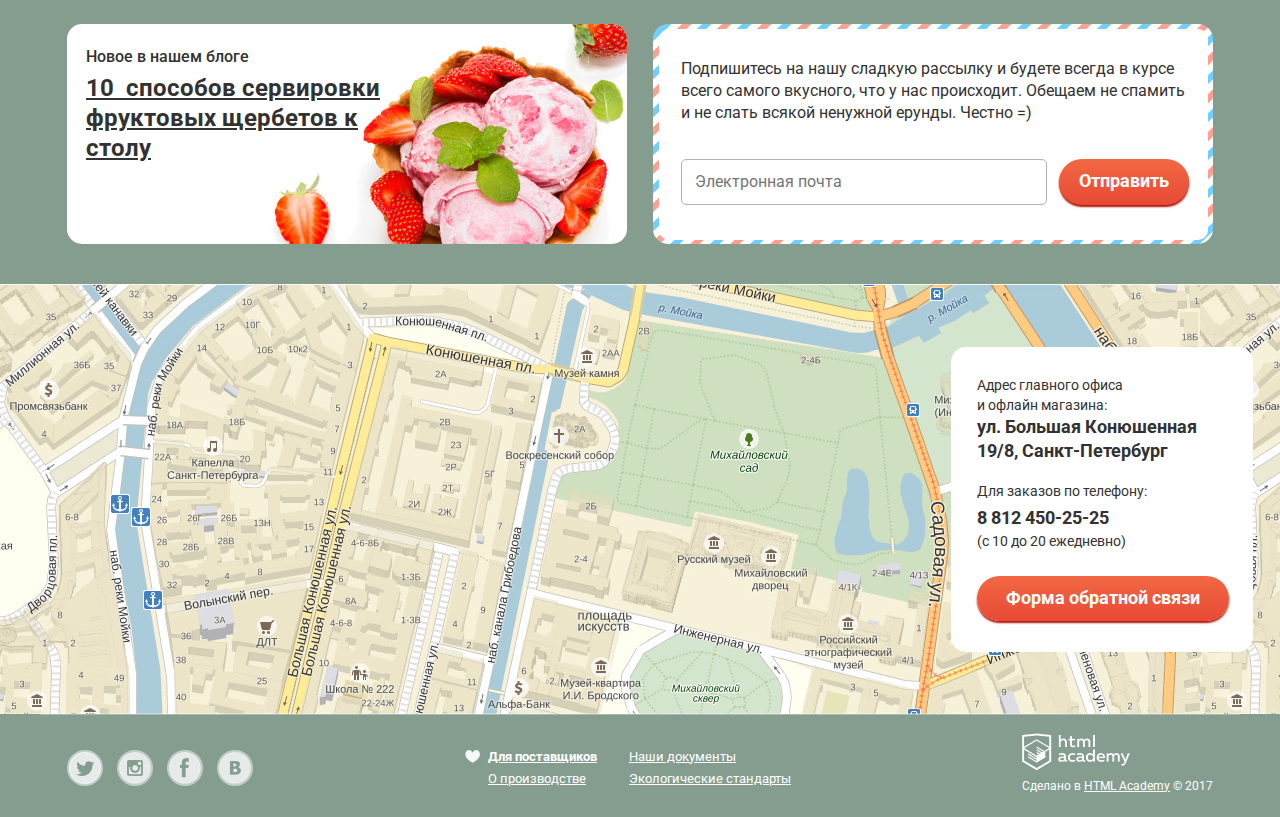
==== commit e2e0fb21: "Исправления ошибок" ====
--- a/index.html
+++ b/index.html
@@ -303,7 +303,8 @@
           <span>Для заказов по телефону:</span>
           <b>8 812 450-25-25</b>
           <span>(с 10 до 20 ежедневно)</span>
-          <a class="btn feedback-link" href="#">Форма обратной связи</a>
+          <a class="btn feedback-link" href="feedback.html">Форма обратной связи</a>
+          <!-- Отдельная страница с формой не свёрстана, в ТЗ это не требуется -->
         </article>
       </section>
 
--- a/css/style.css
+++ b/css/style.css
@@ -17,6 +17,7 @@
   font-weight: 400;
   line-height: 22px;
   color: white;
+  background-color: #849d8f;
 }
 
 .catalog-body {
@@ -507,6 +508,10 @@
   cursor: pointer;
 }
 
+button.btn {
+  padding-top: 0;
+}
+
 .btn:hover {
   background: -webkit-linear-gradient(top, #f58669 0%, #ec6f5e 100%);
   background: linear-gradient(to bottom, #f58669 0%, #ec6f5e 100%);
@@ -1078,10 +1083,10 @@
   margin-bottom: 0;
 }
 
-.map-image,
-.map-image img {
-  margin: 0;
-  padding: 0;
+.map-image {
+  width: 100%;
+  height: 430px;
+  background-image: url("../img/map.jpg");
 }
 
 .map-contacts {
@@ -1127,7 +1132,7 @@
 .map-contacts a {
   width: 252px;
   margin-top: 25px;
-  line-height: 44px;
+
 }
 
 .page-footer .container {
@@ -1378,6 +1383,8 @@
   background-position: -526px -5px;
 }
 
+
+
 .settings-form input[type="radio"]:checked + span:hover {
   background-position: -495px -5px;
 }
@@ -1398,6 +1405,11 @@
 
 .settings-form input[type="checkbox"]:checked + span:hover {
   background-position: -86px -5px;
+}
+
+.settings-form input[type="radio"]:disabled + span,
+.settings-form input[type="checkbox"]:disabled + span {
+  opacity: 0.4;
 }
 
 .settings-form label {
@@ -1618,12 +1630,26 @@
   cursor: pointer;
 }
 
+.range-toggle:hover {
+  top: 28px;
+  width: 24px;
+  height: 24px;
+}
+
 .range-toggle-min {
   left: 270px;
 }
 
+.range-toggle-min:hover {
+  left: 268px;
+}
+
 .range-toggle-max {
   left: 368px;
+}
+
+.range-toggle-max:hover {
+  left: 366px;
 }
 
 /*
@@ -1703,16 +1729,42 @@
   border: 2px solid #9a9a9a;
 }
 
-input:focus::-webkit-input-placeholder,
-input:focus:-moz-placeholder,
-input:focus::-moz-placeholder,
+input:focus::-webkit-input-placeholder {
+  color: transparent;
+}
+
+textarea:focus::-webkit-input-placeholder {
+  color: transparent;
+}
+
+input:focus:-moz-placeholder {
+  color: transparent;
+}
+
+textarea:focus:-moz-placeholder {
+  color: transparent;
+}
+
+input:focus::-moz-placeholder {
+  color: transparent;
+}
+
+textarea:focus::-moz-placeholder {
+  color: transparent;
+}
+
 input:focus:-ms-input-placeholder {
   color: transparent;
 }
 
+textarea:focus:-ms-input-placeholder {
+  color: transparent;
+}
+
 .page-header input:focus,
 .subscribe-form input:focus,
-.feedback input:focus {
+.feedback input:focus,
+.feedback textarea:focus {
   box-shadow: none;
   border: 2px solid #2e88e4;
 }
@@ -1835,7 +1887,8 @@
 
 .page-header input:focus + .hidden-label,
 .subscribe-form input:focus + .hidden-label,
-.feedback input:focus + .hidden-label {
+.feedback input:focus + .hidden-label,
+.feedback textarea:focus + .hidden-label {
   display: block;
   color: #5b9ddf;
 }
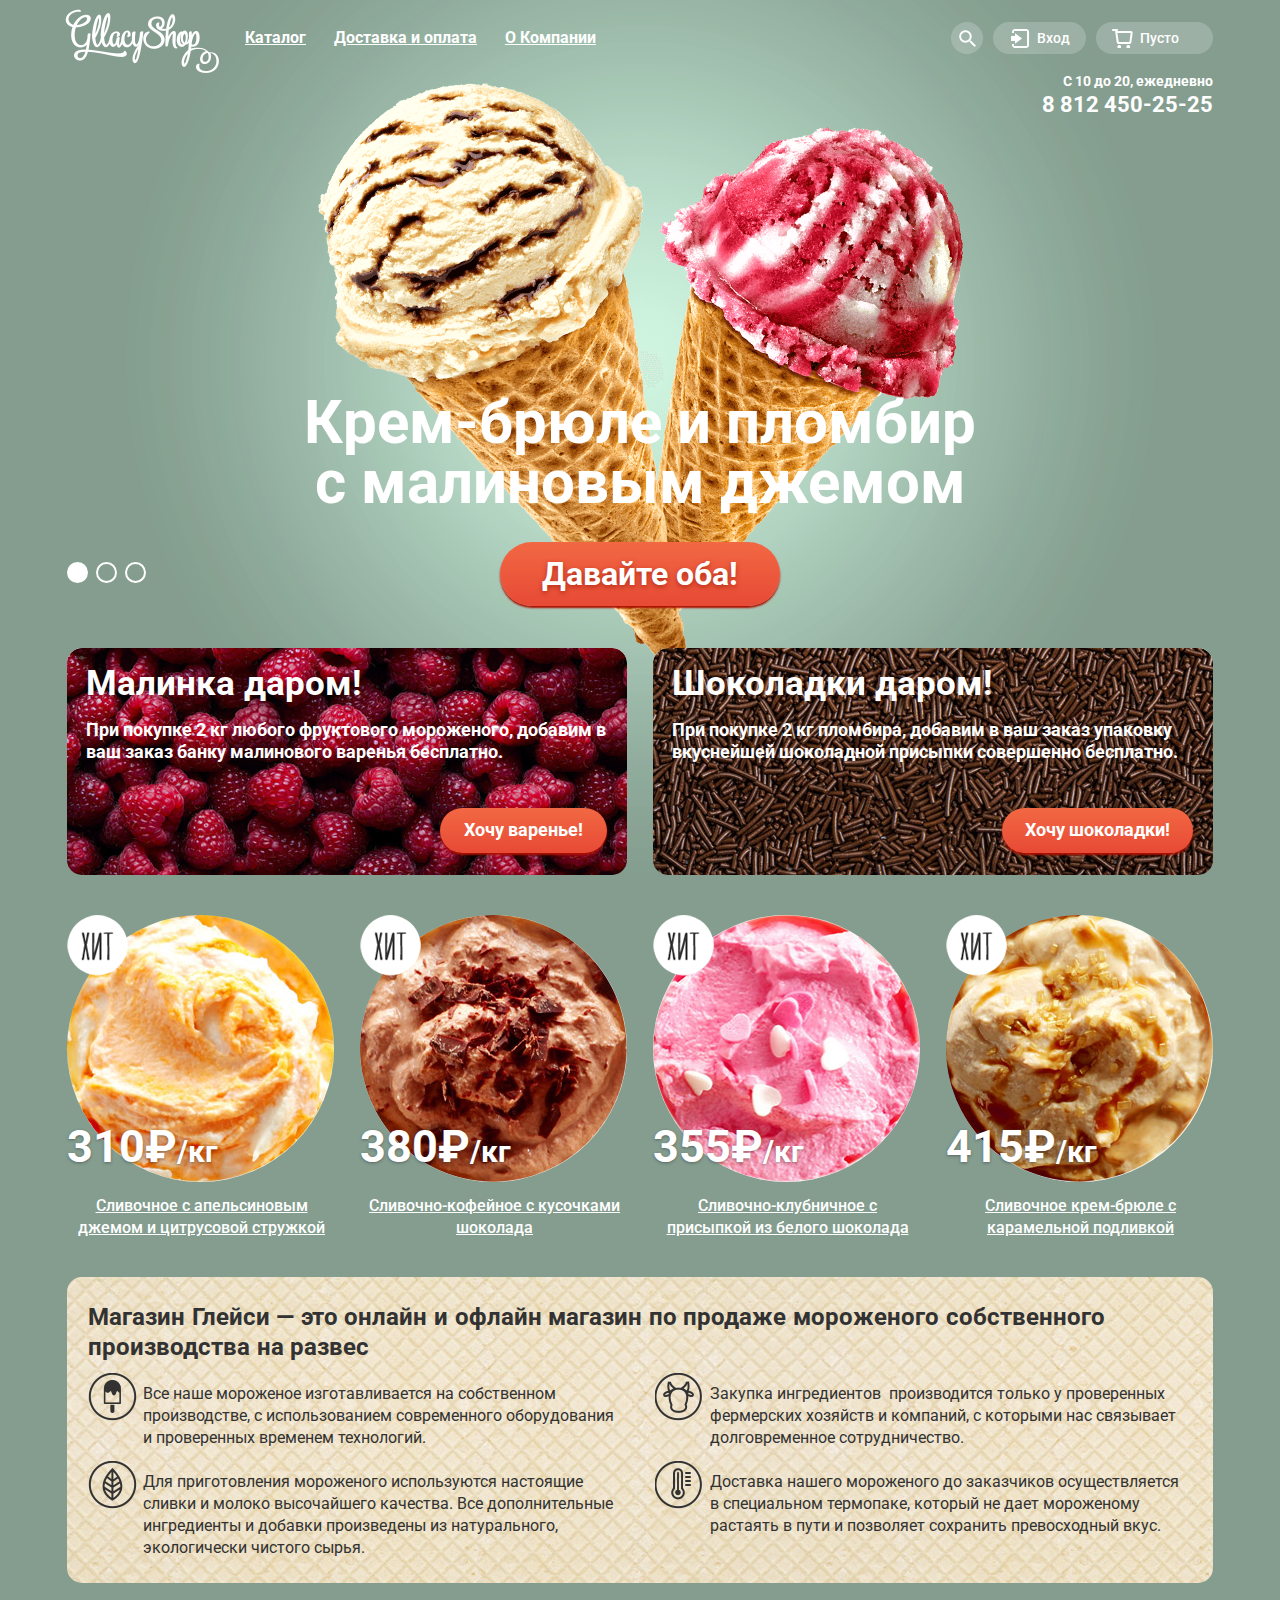
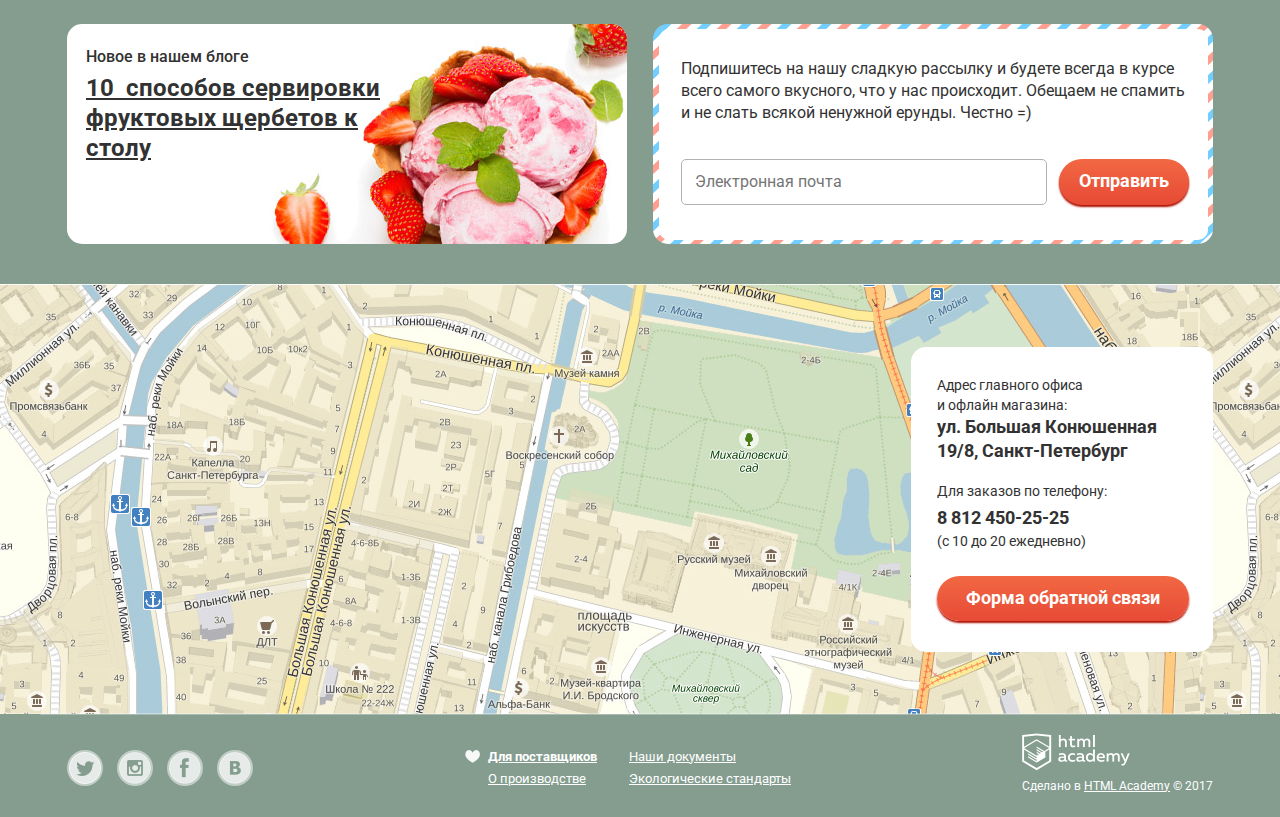
==== commit 57e2aa9c: "Последний коммит" ====
--- a/index.html
+++ b/index.html
@@ -4,7 +4,7 @@
     <meta charset="utf-8">
     <title>HTML Academy: Глейси</title>
     <link rel="stylesheet" href="css/normalize.css">
-    <link rel="stylesheet" href="css/style.css">
+    <link rel="stylesheet" href="css/style.min.css">
     <link href="https://fonts.googleapis.com/css?family=Roboto:400,500,700&amp;subset=cyrillic-ext" rel="stylesheet">
   </head>
   <body>
@@ -294,18 +294,20 @@
 
       <section class="map">
         <div class="map-image" id="yandex-map">
+          <div class="container">
+            <article class="map-contacts">
+              <span>Адрес главного офиса<br>
+                и офлайн магазина:</span>
+              <b>ул. Большая Конюшенная<br>
+                19/8, Санкт-Петербург</b>
+              <span>Для заказов по телефону:</span>
+              <b>8 812 450-25-25</b>
+              <span>(с 10 до 20 ежедневно)</span>
+              <a class="btn feedback-link" href="feedback.html">Форма обратной связи</a>
+              <!-- Отдельная страница с формой не свёрстана, в ТЗ это не требуется -->
+            </article>
+          </div>
         </div>
-        <article class="map-contacts">
-          <span>Адрес главного офиса<br>
-            и офлайн магазина:</span>
-          <b>ул. Большая Конюшенная<br>
-            19/8, Санкт-Петербург</b>
-          <span>Для заказов по телефону:</span>
-          <b>8 812 450-25-25</b>
-          <span>(с 10 до 20 ежедневно)</span>
-          <a class="btn feedback-link" href="feedback.html">Форма обратной связи</a>
-          <!-- Отдельная страница с формой не свёрстана, в ТЗ это не требуется -->
-        </article>
       </section>
 
       <footer class="page-footer">
--- a/css/style.min.css
+++ b/css/style.min.css
@@ -0,0 +1 @@
+html{box-sizing:border-box}*,::after,::before{box-sizing:inherit}body{padding:0;margin:0;min-width:1200px;font-family:"Roboto","Arial",sans-serif;font-size:16px;font-weight:400;line-height:22px;color:#fff;background-color:#849d8f}.catalog-body,.site-wrapper{background-color:#849d8f;background-repeat:no-repeat;background-position:center top}.catalog-body{background-image:-webkit-linear-gradient(top,rgba(255,255,255,.2),rgba(255,255,255,0));background-image:linear-gradient(to bottom,rgba(255,255,255,.2),rgba(255,255,255,0));background-size:100% 656px}.site-wrapper{margin-left:auto;margin-right:auto;width:inherit;background-image:url(../img/slider-one.png);-webkit-transition:background-image .5s ease,background-color .5s ease;transition:background-image .5s ease,background-color .5s ease}.site-wrapper::after,.site-wrapper::before{content:"";visibility:hidden}.site-wrapper::before{background-image:url(../img/slider-two.png)}.site-wrapper::after{background-image:url(../img/slider-three.png)}.feedback,.header-basket,.header-login,.header-menu-sub,.header-search,.slider-second,.slider-third,body>input[type=radio]{display:none}.sprite{background-image:url(../img/spritesheet.png);background-repeat:no-repeat}.container{position:relative;width:1200px;padding:0 27px;margin:0 auto}.header-layout,.header-menu,.header-menu-main{display:-webkit-box;display:-ms-flexbox;display:flex}.header-layout{min-height:73px;-webkit-box-pack:justify;-ms-flex-pack:justify;justify-content:space-between}.header-menu,.header-menu-main{-webkit-box-pack:start;-ms-flex-pack:start;justify-content:flex-start;min-width:380px;font-weight:700}.header-menu{-ms-flex-wrap:wrap;flex-wrap:wrap;min-height:73px}.header-menu>a{-ms-flex-item-align:end;align-self:flex-end;margin-right:12px;margin-left:-2px;padding:0;width:154px;height:64px}.header-menu-main{-webkit-box-align:stretch;-ms-flex-align:stretch;align-items:stretch;margin:0;padding:0;list-style:none}.header-menu-item{margin:0;padding-top:23px}.header-menu-item:hover .header-menu-sub{display:block}.header-menu-sub{position:absolute;z-index:9;top:60px;width:143px;min-height:171px;padding-left:6px;padding-top:12px;background-color:#fff;border-radius:5px;box-shadow:0 20px 20px 0 rgba(0,0,0,.4)}.header-menu-sub li{margin-bottom:2px}.header-menu-sub a{display:block;min-height:28px;padding-left:21px;margin-bottom:3px;color:#323232;text-decoration:none;font-size:14px;font-weight:400;line-height:28px}.header-menu-sub a:hover{background-color:#fbded7}.header-menu-sub a:active{background-color:#f6b5a5}.header-menu-sub a.header-link-active{background-color:#d07058;color:#fff}.header-menu-sub li:first-child{border-bottom:1px solid rgba(53,53,53,.2)}.header-menu-sub li:first-child a{font-weight:700;border-radius:5px 5px 0 0;margin-bottom:0;min-height:38px;line-height:38px}.header-menu-item>a{display:block;min-width:87px;height:32px;padding-left:14px;padding-right:14px;padding-top:6px;color:#fff;font-size:16px;line-height:18px;text-align:center;text-decoration:underline;border-radius:16px}.header-menu-item:hover>a{color:#353535;background-color:#fff;text-decoration:none}.header-menu-item a:active{box-shadow:inset 0 2px 1px 0 #696969}.header-menu-item a.header-link-active{text-decoration:none;background-color:#d07058;color:#fff}.bread-crumbs,.header-menu ul,.paginator{list-style:none}.bread-crumbs,.header-menu ul{margin:0;padding:0}.header-button,.header-buttons{display:-webkit-box;display:-ms-flexbox;display:flex}.header-buttons{position:relative;-webkit-box-pack:justify;-ms-flex-pack:justify;justify-content:space-between;-webkit-box-align:stretch;-ms-flex-align:stretch;align-items:stretch;min-width:262px;padding-top:3px}.header-button{padding-top:19px}.header-btn{position:relative;border:none;height:32px;min-width:32px;padding-top:8px;color:#fff;font-size:14px;font-weight:500;line-height:16px;text-align:center;text-decoration:none;background-color:rgba(255,255,255,.2);border-radius:16px}.header-btn:hover{background-color:#fff;color:#353535}.header-btn-search{background-position:-304px 3px;cursor:pointer}.header-search{position:absolute;top:59px;right:230px;z-index:10;width:341px;height:84px;border-radius:6px;background-color:#f8f7f4;box-shadow:0 20px 20px 0 rgba(0,0,0,.4)}.header-buttons input{padding:0 14px;border:1px solid #d3d3d2;border-radius:5px;font-size:16px;font-family:inherit;font-weight:700;line-height:24px}.header-search input{width:313px;height:46px}.header-btn-search:hover{background-position:-330px 3px}.header-button-1:hover .header-search{-webkit-box-pack:center;-ms-flex-pack:center;justify-content:center;-webkit-box-align:center;-ms-flex-align:center;align-items:center}.header-btn-user{padding-left:28px;width:93px}.header-login{position:absolute;top:59px;right:125px;z-index:10;width:277px;height:214px;padding:20px;border-radius:6px;background-color:#f8f7f4;box-shadow:0 20px 20px 0 rgba(0,0,0,.4)}.header-login input{width:243px;height:46px;margin-bottom:20px}.flex-container{display:-webkit-box;display:-ms-flexbox;display:flex;-webkit-box-pack:justify;-ms-flex-pack:justify;justify-content:space-between;-webkit-box-align:center;-ms-flex-align:center;align-items:center}.header-login-form button{width:100px;height:44px;cursor:pointer}.header-login-form a{display:block;color:#323232;font-size:13px;font-weight:400;line-height:24px}.blog-news a:active,.blog-news a:hover,.header-login-form a:active,.header-login-form a:hover{color:#e84d37}.header-btn-basket::before,.header-btn-user::before{position:absolute;top:7px;left:18px;display:block;content:"";width:21px;height:19px;background-image:url(../img/spritesheet.png);background-repeat:no-repeat;background-position:-252px -5px}.header-btn-user:hover::before{background-position:-282px -5px}.header-btn-basket{padding-left:10px;width:117px}.header-btn-basket::before{left:16px;background-position:-188px -5px}.header-btn-basket:hover::before{background-position:-219px -5px}.header-button-1:hover .header-search,.header-button-2:hover .header-login{display:-webkit-box;display:-ms-flexbox;display:flex}.header-button-3:hover .header-basket{display:block}.header-basket{position:absolute;z-index:10;top:59px;right:0;padding:20px;width:539px;min-height:242px;color:#323232;font-size:13px;font-weight:400;line-height:16px;border-radius:5px;background-color:#f8f7f4;box-shadow:0 20px 20px 0 rgba(0,0,0,.4)}.header-basket table{border-collapse:separate;padding:0;border-bottom:1px solid #cacac7;margin-bottom:5px}.header-basket td{height:53px;text-align:center}.header-basket td:first-child{width:20px;text-align:left}.header-basket td:nth-child(2){width:46px;text-align:left}.header-basket td:nth-child(3){width:248px;text-align:left}.btn,.header-basket b{display:block;font-weight:700}.header-basket b{margin-top:15px;font-size:15px;line-height:18px;text-align:right}.header-basket .btn{position:absolute;bottom:20px;right:20px}.btn{min-height:45px;padding-left:20px;padding-right:20px;padding-top:10px;background-image:-webkit-linear-gradient(#f26843,#e74a35);background-image:linear-gradient(#f26843,#e74a35);font-family:inherit;font-size:18px;line-height:24px;text-align:center;text-decoration:none;color:#fff;border:none;border-radius:24px;box-shadow:0 2px 2px 0 #ac1000;cursor:pointer}button.btn{padding-top:0}.btn:hover{background:-webkit-linear-gradient(top,#f58669 0%,#ec6f5e 100%);background:linear-gradient(to bottom,#f58669 0%,#ec6f5e 100%);box-shadow:0 2px 2px #ac1000}.btn:active{background:-webkit-linear-gradient(top,#d84732 0%,#e1613e 100%);background:linear-gradient(to bottom,#d84732 0%,#e1613e 100%);box-shadow:inset 0 2px 2px #ac1000}.main-info{position:absolute;top:0;right:27px;width:180px;font-weight:700}.main-info span{display:block;text-align:right;margin-bottom:5px}.info-timetable{font-size:14px;line-height:16px}.info-phone{font-size:22px;line-height:22px}.section-layout{display:-webkit-box;display:-ms-flexbox;display:flex;-ms-flex-wrap:wrap;flex-wrap:wrap;-webkit-box-pack:justify;-ms-flex-pack:justify;justify-content:space-between;-ms-flex-line-pack:justify;align-content:space-between}.slider,.slider-title{position:relative;text-align:center}.slider{padding-top:320px;color:#fff;padding-bottom:2px}.slider-title{display:block;margin-left:auto;margin-right:auto;padding-bottom:29px;width:700px;font-size:60px;font-weight:700;line-height:60px}.slider-list{position:absolute;display:-webkit-box;display:-ms-flexbox;display:flex;-webkit-box-pack:justify;-ms-flex-pack:justify;justify-content:space-between;left:27px;bottom:23px;width:79px}.settings-form input[type=checkbox],.settings-form input[type=radio],.slide{display:none}.slider-list input:checked+label,.slider-one:checked~.site-wrapper label[for=slider-one],.slider-three:checked~.site-wrapper label[for=slider-three],.slider-two:checked~.site-wrapper label[for=slider-two]{background-color:#fff}.slider-one:checked~.site-wrapper .slide-first,.slider-three:checked~.site-wrapper .slide-third,.slider-two:checked~.site-wrapper .slide-second{display:block}.slider-one:checked~.site-wrapper{background-color:#849d8f;background-image:url(../img/slider-one.png)}.slider-two:checked~.site-wrapper{background-color:#8996a6;background-image:url(../img/slider-two.png)}.slider-three:checked~.site-wrapper{background-color:#9d8b84;background-image:url(../img/slider-three.png)}.slider-list label{display:block;height:21px;width:21px;content:"";border-radius:50%;border:2px solid #fff;cursor:pointer}.slider-list label:hover{background-color:rgba(255,255,255,.4)}.slider-btn{margin-left:auto;margin-right:auto;width:280px;min-height:64px;padding-top:10px;font-size:32px;line-height:44px;border-radius:32px;text-shadow:0 2px 5px rgba(160,32,11,.76)}.banners{position:relative;margin-top:40px}[class^=banners-]{position:relative;padding:16px 19px;min-height:227px;width:560px;border-radius:15px;font-weight:700}.banners-left,.banners-right{color:#fff;background-color:#9b0c2a;background-image:url(../img/banner-raspberry.jpg);background-size:cover}.banners-right{background-color:#4c2f22;background-image:url(../img/banner-chocolate.jpg)}.banners h3{margin:0;padding:9px 0 0;font-size:35px}.banners p{padding-top:6px;font-size:18px;line-height:22px}.banners .btn{position:absolute;right:20px;bottom:22px;width:167px}.banners-right .btn{width:191px}.catalog{position:relative;z-index:2;font-size:0;margin-top:40px;margin-bottom:-1px}.catalog-layout{display:-webkit-box;display:-ms-flexbox;display:flex;-ms-flex-wrap:wrap;flex-wrap:wrap;-webkit-box-pack:start;-ms-flex-pack:start;justify-content:flex-start}.catalog-item{position:relative;min-height:322px;margin-bottom:38px;margin-right:26px;width:267px;font-size:16px}.catalog-item:nth-child(4n){margin-right:0}.catalog-item-hit::before{position:absolute;left:0;top:0;z-index:3;display:block;height:61px;width:61px;content:"";background-image:url(../img/hit.png)}.catalog-item-price{position:absolute;left:0;top:209px;z-index:3;bottom:62px;color:#fff;font-size:45px;font-weight:700;line-height:45px;text-shadow:0 1px 3px rgba(49,50,53,.5)}.catalog-item-price span{font-size:30px;line-height:45px}.catalog-item img{position:relative;z-index:2;border-radius:50%}.catalog-item-description{position:relative;z-index:25;display:block;padding:7px 0 0;margin:0 0 0 6px;width:257px;font-weight:500;text-align:center}.catalog-item-title{color:#fff;text-decoration:underline}.catalog-card{position:absolute;z-index:20;top:-6px;left:-13px;display:none;border-radius:5px;background-color:rgba(248,247,244,.3);box-shadow:0 20px 20px 0 rgba(0,0,0,.4);width:293px;min-height:405px}.catalog-card a{position:absolute;bottom:22px;left:46px;width:200px;padding-left:0;padding-right:0;min-height:44px}.catalog-item:hover .catalog-card{display:block}.catalog-item:hover .catalog-item-title{text-decoration:none}.about-us{min-height:306px;color:#323232;font-weight:400;margin-top:-23px;padding-bottom:2px}.about-us-layout{min-height:306px;background-color:#eee1c6;background-image:url(../img/description-bg.jpg);background-position:-10px -1px;border-radius:15px}.about-us-def{position:relative;z-index:1;padding:25px 0 0;font-size:24px;font-weight:500;word-spacing:.6px;line-height:30px;margin:23px 0 0 21px}.about-us-list,.about-us-list li{display:-webkit-box;display:-ms-flexbox;display:flex;padding:0}.about-us-list{-ms-flex-wrap:wrap;flex-wrap:wrap;-ms-flex-line-pack:start;align-content:flex-start;list-style:none;-webkit-box-pack:start;-ms-flex-pack:start;justify-content:flex-start;margin:11px 18px 0 21px;min-height:190px}.about-us-list li{-webkit-box-pack:justify;-ms-flex-pack:justify;justify-content:space-between;width:540px;min-height:88px;margin:0}.about-us-list li:first-child div{background-position:-63px -6px}.about-us-list li:nth-child(3) div{background-position:-180px -6px}.about-us-list li:nth-child(2) div{background-position:-123px -6px}.about-us-list li:last-child div{background-position:-6px -6px}.about-us-list li p{margin-right:9px}.about-us-list li:nth-child(2n){margin-left:auto}.about-us-list p{margin:0;padding:10px 0 0;width:476px}.about-us-image{width:49px;height:49px;background-image:url(../img/spritesheet-2.png)}.misc{margin-top:39px}.misc article{position:relative;min-height:220px;width:560px;color:#323232;border-radius:15px}.blog-news{padding:22px 19px;background-color:#fff;background-image:url(../img/blog-news.jpg)}.blog-news h4,.subscribe p{padding:0;font-size:16px;line-height:22px}.blog-news h4{color:#323232;font-weight:500;margin:0}.blog-news h3{padding:0;margin:5px 0 0;width:300px;color:#323232;font-size:24px;font-weight:700;line-height:30px}.blog-news a{color:#323232;text-decoration:underline}.subscribe{display:-webkit-box;display:-ms-flexbox;display:flex;-webkit-box-pack:center;-ms-flex-pack:center;justify-content:center;-webkit-box-align:center;-ms-flex-align:center;align-items:center;background-color:#fff;background-image:url(../img/post-bg.png);background-position:1px -1px}.subscribe-bg{margin:auto;padding-left:22px;padding-top:24px;padding-right:19px;width:549px;min-height:211px;border-radius:10px;background-color:#fff}.subscribe p{margin:5px 0 0;font-weight:400}.subscribe-form{display:-webkit-box;display:-ms-flexbox;display:flex;margin-top:35px;-webkit-box-pack:justify;-ms-flex-pack:justify;justify-content:space-between}.subscribe-form input{width:366px;height:46px;padding:0 13px;border:1px solid #b2b2b2;border-radius:5px;font-size:16px;font-family:inherit;font-weight:700;line-height:24px}.map{position:relative;margin:40px auto 0}.map-image{width:100%;height:430px;background-image:url(../img/map.jpg)}.map-contacts{position:absolute;right:27px;top:63px;z-index:1;width:302px;min-height:305px;padding-left:26px;padding-top:28px;color:#323232;border-radius:15px;background-color:#fff}.map-contacts span{display:block;font-size:14px;font-weight:400;line-height:20px}.map-contacts b{display:block;font-size:18px;line-height:24px}.map-contacts span:nth-of-type(2){margin-top:18px}.map-contacts span:nth-of-type(3){margin-top:1px}.map-contacts b:nth-of-type(2){margin-top:5px}.map-contacts a{width:252px;margin-top:25px}.page-footer .container{border-top:1px solid rgba(255,255,255,.3);padding-top:1px}.footer-layout,.footer-social{display:-webkit-box;display:-ms-flexbox;display:flex;-webkit-box-pack:justify;-ms-flex-pack:justify;justify-content:space-between}.footer-layout{-webkit-box-align:center;-ms-flex-align:center;align-items:center;height:103px}.footer-social{margin-top:2px;width:186px}.social-btn{width:36px;height:36px;border-radius:18px;border:3px solid rgba(255,255,255,.5);text-indent:-4000px}.social-btn:hover{border:3px solid rgba(255,255,255,.7)}.social-btn:active{box-shadow:inset 0 2px 1px 0 #888}.social-btn-vk{background-position:-600px -6px}.social-btn-fb{background-position:-147px -6px}.social-btn-tw{background-position:-558px -6px}.social-btn-in{background-position:-392px -6px}.footer-about-us{position:relative;display:-webkit-box;display:-ms-flexbox;display:flex;-webkit-box-pack:start;-ms-flex-pack:start;justify-content:flex-start;-ms-flex-wrap:wrap;flex-wrap:wrap;-webkit-box-align:baseline;-ms-flex-align:baseline;align-items:baseline;-ms-flex-line-pack:justify;align-content:space-between;margin:0 0 0 5px;padding:0;width:310px;list-style:none}.footer-about-us li{margin-left:3px;min-width:138px}.footer-about-us a{color:#fff;font-size:13px;font-weight:400;line-height:18px;text-align:left;text-decoration:underline}.breadcrumbs a:active,.breadcrumbs a:hover,.footer-about-us a:active,.footer-about-us a:hover,.footer-copyright a:active,.footer-copyright a:hover{color:#ffbc9e}.footer-about-us li:first-child a{font-weight:700}.footer-about-us li:first-child a::before{position:absolute;top:5px;left:-20px;display:block;content:"";width:15px;height:13px;background-image:url(../img/heart.png)}.footer-copyright{margin-top:3px;min-width:189px;height:71px}.footer-copyright span{display:block;font-size:12px;font-weight:400;line-height:18px}.footer-copyright a{color:#fff;text-decoration:underline}.breadcrumbs{display:-webkit-box;display:-ms-flexbox;display:flex;-webkit-box-pack:justify;-ms-flex-pack:justify;justify-content:space-between;margin:0;padding:21px 0 0;width:220px;list-style:none}.breadcrumbs a,.breadcrumbs li{color:#fff;font-size:14px;font-weight:400}.breadcrumbs a{line-height:16px;text-decoration:underline}.breadcrumbs li{text-decoration:none}.breadcrumbs li::after{display:inline;padding-left:3px;content:"»";font-weight:400}.breadcrumbs li:last-child::after{display:none}.main-heading{margin:3px 0 25px;padding:0;font-size:35px;line-height:41px}.settings{margin-bottom:2px}.settings-form{display:-webkit-box;display:-ms-flexbox;display:flex;-ms-flex-wrap:wrap;flex-wrap:wrap;-webkit-box-pack:start;-ms-flex-pack:start;justify-content:flex-start;-webkit-box-align:center;-ms-flex-align:center;align-items:center;-ms-flex-line-pack:justify;align-content:space-between;height:133px}.settings-form input[type=radio]+span{width:21px;height:22px;background-position:-433px -5px}.settings-form input[type=radio]:checked+span{background-position:-464px -5px}.settings-form input[type=radio]+span:hover{background-position:-526px -5px}.settings-form input[type=radio]:checked+span:hover{background-position:-495px -5px}.settings-form input[type=checkbox]+span{width:20px;height:20px;background-position:-26px -5px}.settings-form input[type=checkbox]:checked+span{background-position:-56px -5px}.settings-form input[type=checkbox]+span:hover{background-position:-116px -5px}.settings-form input[type=checkbox]:checked+span:hover{background-position:-86px -5px}.settings-form input[type=checkbox]:disabled+span,.settings-form input[type=radio]:disabled+span{opacity:.4}.settings-form label{display:-webkit-box;display:-ms-flexbox;display:flex;-webkit-box-pack:justify;-ms-flex-pack:justify;justify-content:space-between;-webkit-box-align:center;-ms-flex-align:center;align-items:center;font-size:16px;font-weight:500;line-height:18px}.settings-price>div{padding-left:18px;width:216px}.settings-fieldset b{display:block;margin-left:16px;margin-bottom:6px;font-weight:500;font-size:14px;line-height:16px}.settings-fieldset:nth-child(2) b{margin-left:14px}.settings-fieldset>div:not(.settings-select-container){display:-webkit-box;display:-ms-flexbox;display:flex;-webkit-box-pack:justify;-ms-flex-pack:justify;justify-content:space-between;-webkit-box-align:center;-ms-flex-align:center;align-items:center;height:37px;margin-right:16px;border-radius:19px;background-color:rgba(255,255,255,.2)}.settings-fieldset-fatness>div{width:415px;padding-right:14px}.settings-fieldset-filler>div{width:703px;padding-right:18px;margin-right:14px}.settings-fieldset-fatness span:not([class]),.settings-fieldset-filler span:not([class]){margin-left:12px}.settings-form button,.settings-form select{color:#fff;height:37px;font-family:inherit;font-size:16px;font-weight:500;line-height:18px}.settings-form button{-ms-flex-item-align:end;align-self:flex-end;border:2px solid #fff;background-color:rgba(255,255,255,.188);width:144px;border-radius:18.5px}.settings-form button:hover{background-color:#fff;color:#323232}.settings-form button:active{background-color:#ededed;box-shadow:inset 0 2px 1px 0 rgba(105,105,105,.004);color:#323232}.settings-select-container{position:relative}.settings-form select{position:relative;background-color:rgba(255,255,255,.2);background-image:url(../img/arrow.png);background-repeat:no-repeat;background-position:170px 16px;width:194px;margin-right:14px;padding-left:14px;padding-right:20px;border:none;border-radius:19px;-webkit-appearance:none;-moz-appearance:none;-ms-appearance:none;-o-appearance:none;appearance:none}.settings-form select::-ms-expand{display:none}.settings-form select:hover{background-color:#fff;background-image:url(../img/arrow-hover.png);color:#323232}.settings-form option{color:#323232;font-size:14px;font-family:inherit;line-height:16px}.settings-fieldset .settings-first{margin-left:16px}.price-controls{display:block}.range-contols{position:relative;width:218px;padding-right:13px}.range-controls .scale{position:relative;height:4px;width:188px;background:rgba(255,255,255,.5);margin-left:15px;margin-right:13px}.range-controls .bar{height:4px;margin-left:26px;width:107px;background:#fff}.range-toggle{position:absolute;top:30px;width:20px;height:20px;border-radius:50%;background-color:#fff;box-shadow:0 2px 2px 0 rgba(0,0,0,.1);cursor:pointer}.range-toggle:hover{top:28px;width:24px;height:24px}.range-toggle-min{left:270px}.range-toggle-min:hover{left:268px}.range-toggle-max{left:368px}.range-toggle-max:hover{left:366px}.paginator{float:right;-webkit-box-pack:justify;-ms-flex-pack:justify;justify-content:space-between;height:26px;margin:43px 0 30px;width:190px;padding:0}.paginator,.paginator li{display:-webkit-box;display:-ms-flexbox;display:flex}.paginator a{width:27px;height:26px;color:#fff;font-size:16px;line-height:26px;font-weight:400;text-align:center;text-decoration:none;border-radius:50%}.paginator a:not(.paginator-arrow):not(.paginator-active):hover{color:#fff;background-color:rgba(255,255,255,.2)}.paginator-prev{margin-right:15px;opacity:.2;background-position:-640px -8px}.paginator-next{margin-left:15px;-webkit-transform:rotate(180deg);transform:rotate(180deg);background-position:-640px -8px}a.paginator-arrow{width:9px}.paginator .paginator-active,.paginator a:active{background-color:#fff;color:#000;border-radius:50%}.feedback input:hover,.feedback textarea:hover,.page-header input:hover,.subscribe-form input:hover{box-shadow:none;border:2px solid #9a9a9a}input:focus::-webkit-input-placeholder,textarea:focus::-webkit-input-placeholder{color:transparent}input::-webkit-input-placeholder,textarea::-webkit-input-placeholder{font-weight:400}input:focus:-moz-placeholder,input:focus::-moz-placeholder,textarea:focus:-moz-placeholder,textarea:focus::-moz-placeholder{color:transparent}input:-moz-placeholder,input::-moz-placeholder,textarea:-moz-placeholder,textarea::-moz-placeholder{font-weight:400}input:focus:-ms-input-placeholder,textarea:focus:-ms-input-placeholder{color:transparent}input:-ms-input-placeholder,textarea:-ms-input-placeholder{font-weight:400}.feedback input:focus,.feedback textarea:focus,.page-header input:focus,.subscribe-form input:focus{box-shadow:none;outline:none;border:2px solid #2e88e4}.overlay{display:none;position:fixed;top:0;left:0;width:100%;height:100%;z-index:10;background-color:rgba(0,0,0,.5)}.overlay-open{display:block}@-webkit-keyframes bounce{0%{-webkit-transform:translateY(-2000px);transform:translateY(-2000px)}70%{-webkit-transform:translateY(30px);transform:translateY(30px)}90%{-webkit-transform:translateY(-10px);transform:translateY(-10px)}to{-webkit-transform:translateY(0);transform:translateY(0)}}@keyframes bounce{0%{-webkit-transform:translateY(-2000px);transform:translateY(-2000px)}70%{-webkit-transform:translateY(30px);transform:translateY(30px)}90%{-webkit-transform:translateY(-10px);transform:translateY(-10px)}to{-webkit-transform:translateY(0);transform:translateY(0)}}.feedback-open{display:block;-webkit-animation:bounce .6s;animation:bounce .6s}.feedback{position:fixed;z-index:1000;margin:auto;top:0;left:0;bottom:0;right:0;padding-top:20px;padding-left:25px;width:478px;height:443px;color:#323232;border-radius:10px;background-color:#fff}.feedback h2{margin:0 0 25px;padding:0;font-size:24px;font-weight:500;line-height:28px}.feedback input,.feedback textarea{display:block;margin-bottom:20px;border:1px solid #b2b2b2;border-radius:5px;background-color:#fff;font-family:inherit}.feedback input{padding-left:15px;padding-right:15px;font-weight:700;width:269px;height:46px}.feedback textarea{width:430px;height:157px;padding:15px}.feedback button{position:absolute;right:25px;bottom:25px}.feedback-close{position:absolute;top:15px;right:15px;width:18px;height:17px;background-position:-664px -12px}.input-label{position:relative}.hidden-label{display:none;position:absolute;top:-13px;left:17px;color:#999;font-size:11px;font-weight:400;line-height:13px}.feedback input:focus+.hidden-label,.feedback textarea:focus+.hidden-label,.page-header input:focus+.hidden-label,.subscribe-form input:focus+.hidden-label{display:block;color:#5b9ddf}
